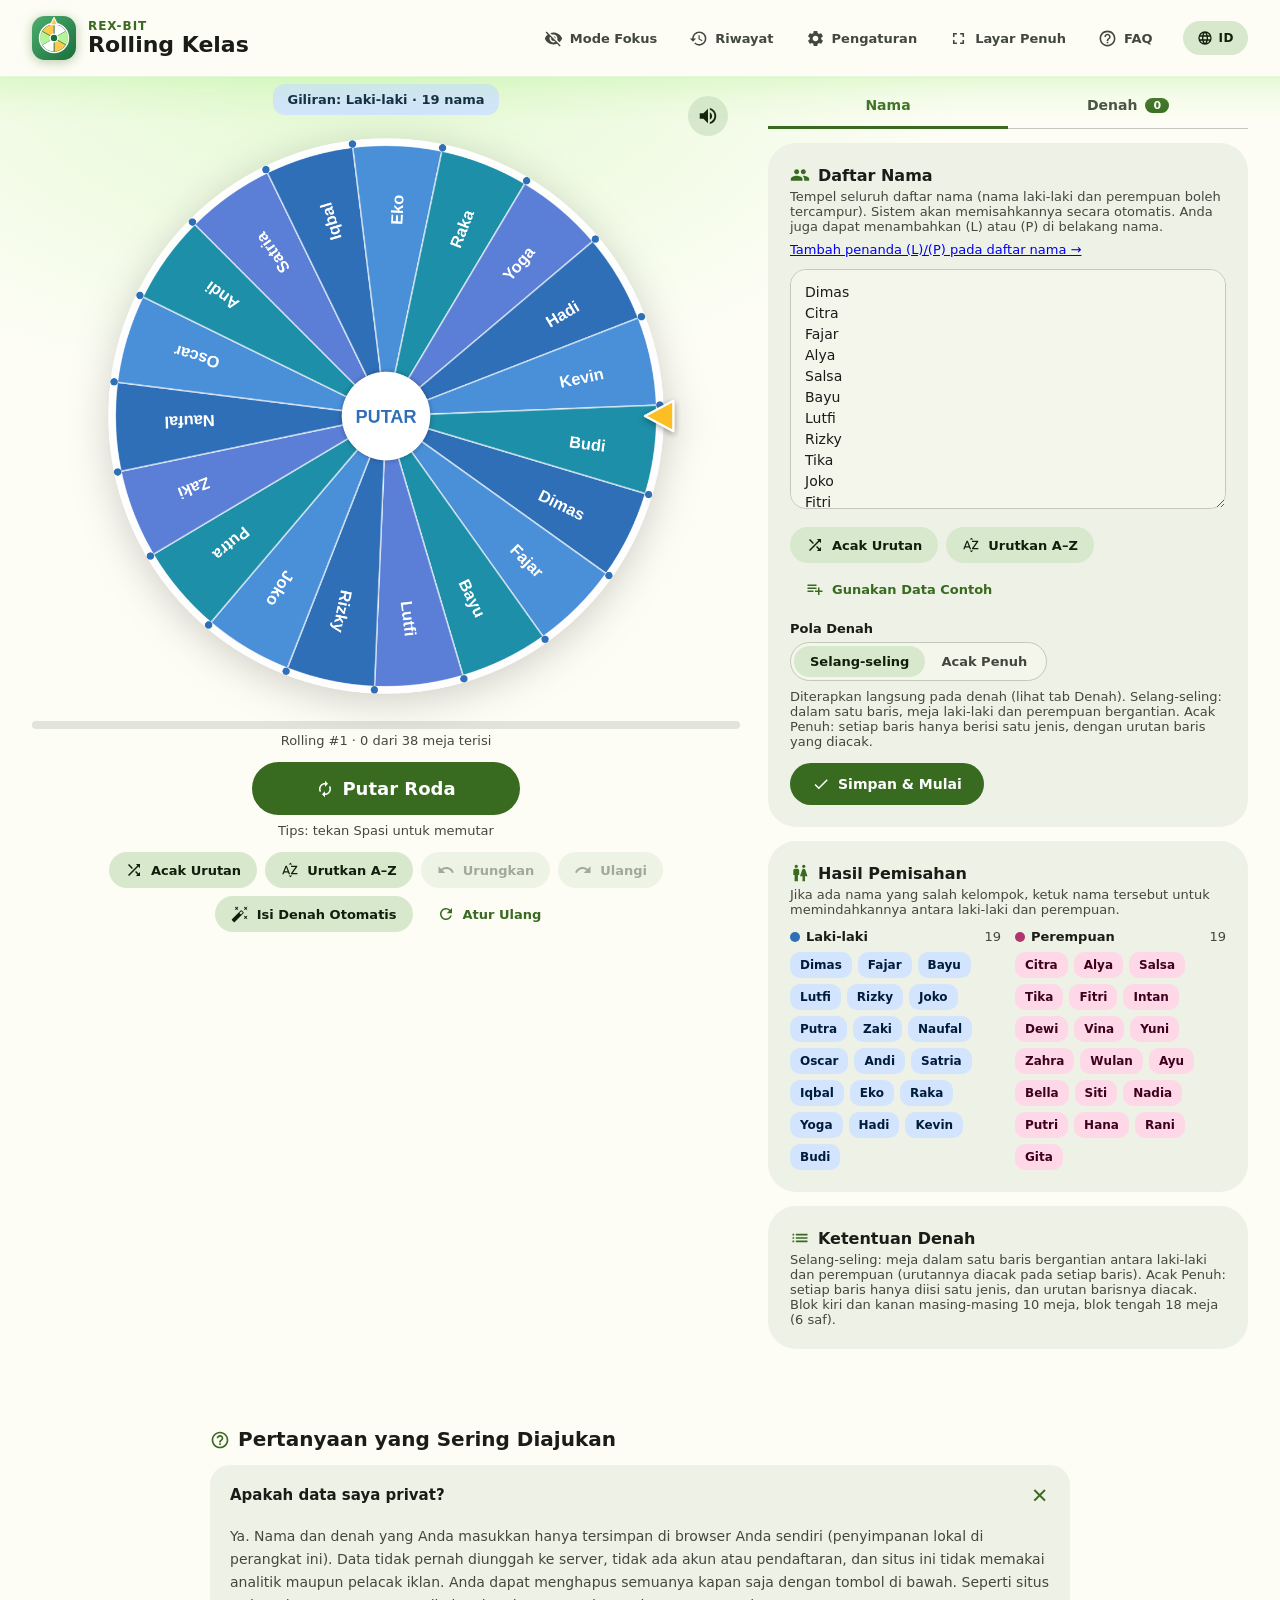
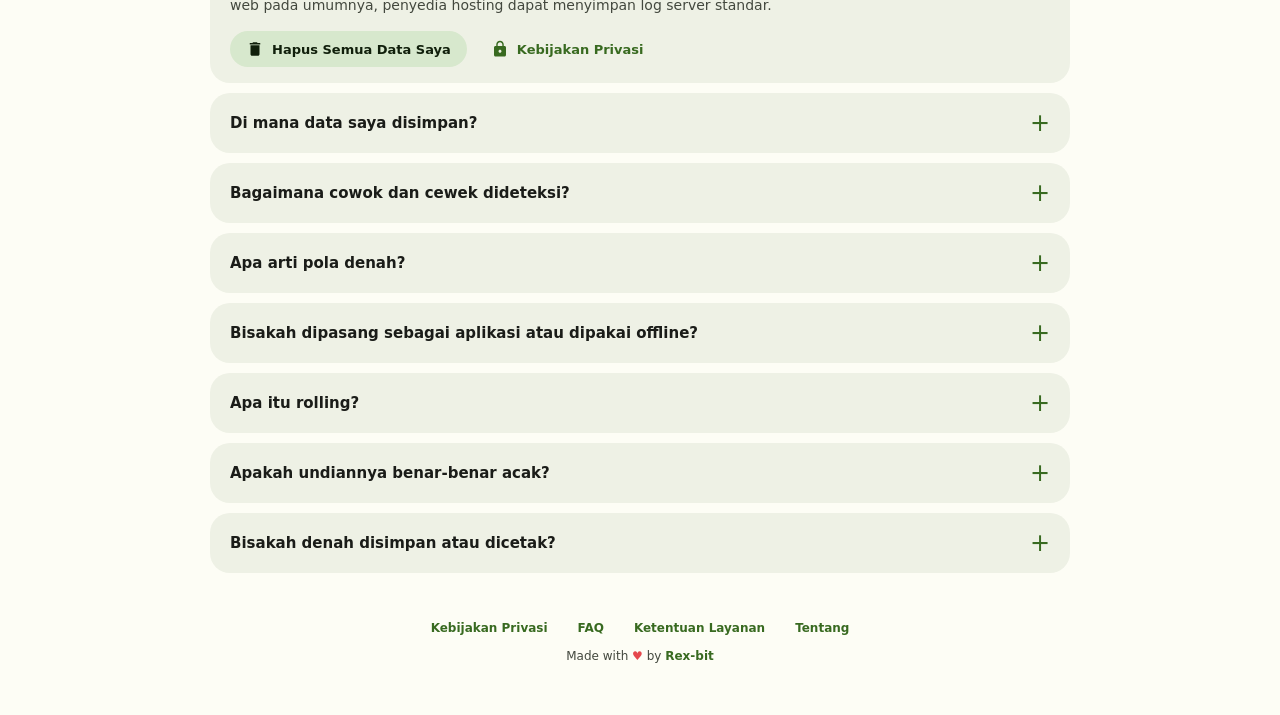
==== index.html @ 678c43f7 "Toast: follow Material 3 snackbar spec (inverse surface) Co-Authored-By: Claude Sonnet 5.5 <noreply@" ====
<!DOCTYPE html>
<html lang="id">
<head>
<meta charset="UTF-8">
<meta name="viewport" content="width=device-width, initial-scale=1, viewport-fit=cover">
<meta name="theme-color" content="#fdfdf5" media="(prefers-color-scheme: light)">
<meta name="theme-color" content="#11140f" media="(prefers-color-scheme: dark)">
<script src="assets/init.js"></script>
<link rel="manifest" href="manifest.webmanifest">
<link rel="apple-touch-icon" href="icons/icon-180.png">
<meta name="mobile-web-app-capable" content="yes">
<meta name="apple-mobile-web-app-capable" content="yes">
<meta name="apple-mobile-web-app-title" content="Rolling Kelas">
<meta name="description" content="Rolling Kelas: a spin-the-wheel seat rotation tool for classrooms. Private by design: everything stays in your browser.">
<meta property="og:title" content="Rolling Kelas">
<meta property="og:description" content="Spin the wheel to rotate classroom seats. Your data never leaves your browser.">
<title>Rolling Kelas · Rex-bit</title>
<link rel="icon" href="data:image/svg+xml,%3Csvg xmlns=%22http://www.w3.org/2000/svg%22 viewBox=%220 0 48 48%22%3E%3Crect width=%2248%22 height=%2248%22 rx=%2214%22 fill=%22%231b6d3b%22/%3E%3Cpath d=%22M24 24L24.00 9.00A15 15 0 0 1 36.99 16.50Z%22 fill=%22%23ffffff%22 stroke=%22%231b6d3b%22 stroke-width=%22.7%22/%3E%3Cpath d=%22M24 24L36.99 16.50A15 15 0 0 1 36.99 31.50Z%22 fill=%22%23b7f397%22 stroke=%22%231b6d3b%22 stroke-width=%22.7%22/%3E%3Cpath d=%22M24 24L36.99 31.50A15 15 0 0 1 24.00 39.00Z%22 fill=%22%23ffc94d%22 stroke=%22%231b6d3b%22 stroke-width=%22.7%22/%3E%3Cpath d=%22M24 24L24.00 39.00A15 15 0 0 1 11.01 31.50Z%22 fill=%22%23ffffff%22 stroke=%22%231b6d3b%22 stroke-width=%22.7%22/%3E%3Cpath d=%22M24 24L11.01 31.50A15 15 0 0 1 11.01 16.50Z%22 fill=%22%23b7f397%22 stroke=%22%231b6d3b%22 stroke-width=%22.7%22/%3E%3Cpath d=%22M24 24L11.01 16.50A15 15 0 0 1 24.00 9.00Z%22 fill=%22%23ffc94d%22 stroke=%22%231b6d3b%22 stroke-width=%22.7%22/%3E%3Ccircle cx=%2224%22 cy=%2224%22 r=%2215.8%22 fill=%22none%22 stroke=%22%23fff%22 stroke-width=%221.6%22/%3E%3Ccircle cx=%2224%22 cy=%2224%22 r=%224.2%22 fill=%22%231b6d3b%22 stroke=%22%23fff%22 stroke-width=%221.4%22/%3E%3Cpath d=%22M24 1.5 20 9.5h8z%22 fill=%22%23ffc94d%22 stroke=%22%23fff%22 stroke-width=%221.2%22 stroke-linejoin=%22round%22/%3E%3C/svg%3E">
<style>
:root{
  --primary:#386a20;--on-primary:#fff;
  --pc:#b7f397;--on-pc:#072100;
  --sc:#d7e8cd;--on-sc:#101f0b;
  --bg:#fdfdf5;--on-bg:#1a1c18;
  --s1:#f4f6ec;--s2:#eef1e5;--s3:#e8ebdf;--s4:#e0e4d9;
  --outline:#74796d;--ov:#c3c8bb;--onv:#43483e;
  --m:#2f6fb8;--m2:#5b97dc;--mc:#d3e4ff;--on-mc:#001c3b;
  --f:#b0356f;--f2:#d9669b;--fc:#ffd8e8;--on-fc:#3e001e;
  --shadow:0 1px 3px rgba(0,0,0,.18),0 4px 12px rgba(0,0,0,.08);
}
@media(prefers-color-scheme:dark){:root:not([data-theme=light]){
  --primary:#9cd67d;--on-primary:#0b3900;
  --pc:#205107;--on-pc:#b7f397;
  --sc:#3b4b38;--on-sc:#d7e8cd;
  --bg:#11140f;--on-bg:#e2e3dc;
  --s1:#191d16;--s2:#1e221b;--s3:#272b24;--s4:#32362e;
  --outline:#8d9387;--ov:#43483e;--onv:#c3c8bb;
  --mc:#00468a;--on-mc:#d3e4ff;--fc:#6b0a3a;--on-fc:#ffd8e8;
}}
:root[data-theme=dark]{
  --primary:#9cd67d;--on-primary:#0b3900;
  --pc:#205107;--on-pc:#b7f397;
  --sc:#3b4b38;--on-sc:#d7e8cd;
  --bg:#11140f;--on-bg:#e2e3dc;
  --s1:#191d16;--s2:#1e221b;--s3:#272b24;--s4:#32362e;
  --outline:#8d9387;--ov:#43483e;--onv:#c3c8bb;
  --mc:#00468a;--on-mc:#d3e4ff;--fc:#6b0a3a;--on-fc:#ffd8e8;
}
:root[data-theme=dark]{color-scheme:dark}:root[data-theme=light]{color-scheme:light}
*{box-sizing:border-box;-webkit-tap-highlight-color:transparent}
html,body{margin:0}
body{font-family:'Google Sans','Roboto',system-ui,-apple-system,'Segoe UI',sans-serif;background:var(--bg);color:var(--on-bg);min-height:100vh;padding-bottom:100px}
header{position:sticky;top:0;z-index:5;background:var(--bg);padding:14px 20px;display:flex;align-items:center;gap:12px}
.logo{width:44px;height:44px;flex:none;filter:drop-shadow(0 2px 6px rgba(56,106,32,.35))}
.brand small{display:block;font-size:12px;letter-spacing:.08em;color:var(--primary);font-weight:700;text-transform:uppercase}
.brand b{font-size:22px;font-weight:600;line-height:1.1}
.lang{margin-left:auto;position:relative}
.langbtn{border:0;background:var(--sc);color:var(--on-sc);padding:9px 14px;border-radius:100px;font:inherit;font-size:12px;font-weight:700;letter-spacing:.04em;cursor:pointer;display:flex;align-items:center;gap:6px}
.langbtn svg{width:16px;height:16px;fill:currentColor}
.menu{position:absolute;right:0;top:48px;background:var(--s3);border-radius:18px;padding:6px;box-shadow:0 6px 24px rgba(0,0,0,.25);display:none;min-width:180px;z-index:8}
.menu.open{display:block;animation:in .2s ease}
.menu button{display:block;width:100%;text-align:left;border:0;background:none;font:inherit;font-size:14px;font-weight:600;color:var(--on-bg);padding:11px 14px;border-radius:12px;cursor:pointer}
.menu button.on{background:var(--sc);color:var(--on-sc)}
main{max-width:760px;margin:0 auto;padding:4px 16px}
section{display:none;animation:in .35s ease}
section.on{display:block}
@keyframes in{from{opacity:0;transform:translateY(12px)}to{opacity:1;transform:none}}
.card{background:var(--s2);border-radius:28px;padding:18px;margin-bottom:14px;position:relative}
.card h2{margin:0 0 4px;font-size:16px;font-weight:600}
.hint{font-size:13px;color:var(--onv);margin:0 0 12px}
.field{margin-bottom:14px}
.field>label{display:block;font-size:13px;font-weight:600;margin-bottom:6px}
textarea{width:100%;height:170px;resize:vertical;font:inherit;font-size:14px;line-height:1.5;color:var(--on-bg);background:var(--s1);border:1.5px solid var(--ov);border-radius:16px;padding:12px 14px;outline:none;transition:border-color .2s}
textarea:focus{border-color:var(--primary)}
.seg{display:inline-flex;background:var(--s1);border:1px solid var(--ov);border-radius:100px;padding:3px}
.seg button{border:0;background:none;color:var(--onv);padding:8px 16px;border-radius:100px;font:inherit;font-size:13px;font-weight:600;cursor:pointer;transition:.25s}
.seg button.on{background:var(--sc);color:var(--on-sc)}
.row{display:flex;gap:8px;flex-wrap:wrap;align-items:center}
.row.c{justify-content:center}
.btn{border:0;font:inherit;font-weight:600;font-size:14px;padding:12px 22px;border-radius:100px;cursor:pointer;transition:transform .15s,opacity .2s;display:inline-flex;align-items:center;gap:8px}
.btn.sm{padding:9px 16px;font-size:13px}
.btn.big{padding:14px 44px;font-size:16px}
.btn:active{transform:scale(.96)}
.btn.fill{background:var(--primary);color:var(--on-primary)}
.btn.tonal{background:var(--sc);color:var(--on-sc)}
.btn.text{background:none;color:var(--primary)}
.btn:disabled{opacity:.38;cursor:not-allowed}
.btn svg{width:18px;height:18px;fill:currentColor}
.icon{position:absolute;top:12px;right:12px;width:40px;height:40px;border:0;border-radius:50%;background:var(--sc);color:var(--on-sc);display:flex;align-items:center;justify-content:center;cursor:pointer}
.icon svg{width:22px;height:22px;fill:currentColor}
.status{display:flex;justify-content:center;margin-bottom:6px;padding:0 48px}
.chip{display:inline-flex;align-items:center;gap:8px;border-radius:12px;padding:8px 14px;font-size:13px;font-weight:600;background:var(--sc);color:var(--on-sc)}
.chip.m{background:var(--mc);color:var(--on-mc)}.chip.f{background:var(--fc);color:var(--on-fc)}.chip.ok{background:var(--pc);color:var(--on-pc)}
.wheelbox{position:relative;width:calc(100% - 20px);max-width:330px;margin:14px auto;filter:drop-shadow(0 8px 20px rgba(0,0,0,.18))}
.wheelbox canvas{width:100%;display:block;cursor:pointer}
.pointer{position:absolute;right:-16px;top:50%;transform:translateY(-50%);width:38px;height:38px;z-index:2;filter:drop-shadow(0 2px 3px rgba(0,0,0,.35))}
.progress{height:8px;border-radius:8px;background:var(--s4);overflow:hidden;margin:6px 0 4px}
.progress i{display:block;height:100%;width:0;background:var(--primary);border-radius:8px;transition:width .5s}
.cols{display:grid;grid-template-columns:1fr 1fr;gap:14px}
.col h3{margin:0 0 8px;font-size:13px;display:flex;align-items:center;gap:6px}
.dot{width:10px;height:10px;border-radius:50%;background:var(--m)}
.col.f .dot{background:var(--f)}
.count{margin-left:auto;font-weight:500;color:var(--onv)}
.chips{display:flex;flex-wrap:wrap;gap:6px}
.nchip{border:0;font:inherit;font-size:12px;font-weight:600;padding:6px 10px;border-radius:10px;cursor:pointer;background:var(--mc);color:var(--on-mc);transition:transform .15s}
.nchip:active{transform:scale(.92)}
.col.f .nchip{background:var(--fc);color:var(--on-fc)}
.nchip.u{outline:1.5px dashed var(--outline);outline-offset:1px}
.hist{display:none;gap:6px;flex-wrap:wrap;margin-bottom:12px}
.hchip{border:0;font:inherit;font-size:12px;font-weight:600;padding:7px 12px;border-radius:100px;cursor:pointer;background:var(--s4);color:var(--onv)}
.hchip.on{background:var(--sc);color:var(--on-sc)}
.hnote{flex-basis:100%;font-size:12px;color:var(--onv)}
.room{display:grid;grid-template-columns:2fr 3fr 2fr;gap:12px;align-items:start}
.sec h3{margin:0 0 8px;text-align:center;font-size:12px;font-weight:600;color:var(--onv)}
.grid{display:grid;gap:5px}
.seat{height:46px;border-radius:12px;display:flex;align-items:center;justify-content:center;text-align:center;font-size:11px;font-weight:600;line-height:1.1;padding:2px 3px;overflow:hidden;word-break:break-word;border:1.5px dashed var(--ov);color:var(--outline)}
.seat.em{border-color:var(--m2);color:var(--m)}.seat.ef{border-color:var(--f2);color:var(--f)}
.seat.fm{background:var(--mc);color:var(--on-mc);border:0}
.seat.ff{background:var(--fc);color:var(--on-fc);border:0}
.seat.next{outline:2.5px solid var(--primary);outline-offset:2px}
.seat.sm{font-size:9.5px}.seat.xs{font-size:8.5px}
.seat.pop{animation:pop .5s cubic-bezier(.2,1.6,.4,1)}
@keyframes pop{from{transform:scale(.4)}to{transform:none}}
.board{margin:0 auto 14px;max-width:70%;text-align:center;font-size:12px;font-weight:700;letter-spacing:.1em;padding:8px;border-radius:12px;background:var(--s4);color:var(--onv)}
.legend{display:flex;gap:14px;justify-content:center;font-size:12px;color:var(--onv);margin-top:14px}
.legend span::before{content:'';display:inline-block;width:10px;height:10px;border-radius:3px;margin-right:6px;background:var(--m)}
.legend span.f::before{background:var(--f)}
/* ===== Liquid glass tab bar (press + drag) ===== */
nav{position:fixed;left:50%;bottom:calc(14px + env(safe-area-inset-bottom));transform:translateX(-50%);width:min(74vw,270px);height:56px;z-index:10;border-radius:28px;
  background:color-mix(in srgb,var(--s3) 72%,transparent);-webkit-backdrop-filter:blur(18px) saturate(1.6);backdrop-filter:blur(18px) saturate(1.6);
  box-shadow:var(--shadow),inset 0 0 0 1px rgba(255,255,255,.18);padding:5px;touch-action:none;user-select:none;-webkit-user-select:none;-webkit-touch-callout:none;
  transition:transform .4s cubic-bezier(.3,1.6,.5,1),box-shadow .3s}
.tabs{position:relative;display:grid;grid-template-columns:repeat(3,1fr);height:100%}
.pill{position:absolute;top:0;bottom:0;border-radius:23px;background:var(--pc);left:calc(var(--i,1) * 100% / 3);right:calc((2 - var(--i,1)) * 100% / 3);
  box-shadow:inset 0 0 0 1px rgba(255,255,255,.25);
  transition:left .5s cubic-bezier(.3,1.25,.5,1),right .5s cubic-bezier(.3,1.25,.5,1),transform .35s cubic-bezier(.3,1.6,.5,1)}
.pill.fwd{transition:right .3s cubic-bezier(.3,1.35,.5,1),left .52s cubic-bezier(.3,1.2,.5,1) .05s,transform .35s cubic-bezier(.3,1.6,.5,1)}
.pill.back{transition:left .3s cubic-bezier(.3,1.35,.5,1),right .52s cubic-bezier(.3,1.2,.5,1) .05s,transform .35s cubic-bezier(.3,1.6,.5,1)}
nav.press .pill{transform:scale(1.16,1.3);box-shadow:0 6px 18px rgba(0,0,0,.3),inset 0 0 0 1px rgba(255,255,255,.35)}
nav.drag .pill{transition:transform .35s cubic-bezier(.3,1.6,.5,1)}
nav.moving:not(.press) .pill{animation:squish .55s ease}
@keyframes squish{40%{transform:scaleY(.82)}100%{transform:none}}
.tab{border:0;background:none;color:var(--onv);display:flex;flex-direction:column;align-items:center;justify-content:center;gap:1px;font:inherit;font-size:10px;font-weight:600;cursor:pointer;position:relative;z-index:1;transition:color .3s;pointer-events:none}
.tab svg{width:20px;height:20px;fill:currentColor;transition:transform .5s cubic-bezier(.3,1.6,.5,1)}
.tab.on{color:var(--on-pc)}
.tab.on svg{transform:scale(1.15)}
nav.press .tab.on svg{transform:scale(1.28)}
.badge{position:absolute;top:2px;left:calc(50% + 6px);min-width:16px;height:16px;border-radius:8px;background:var(--primary);color:var(--on-primary);font-size:9px;display:none;align-items:center;justify-content:center;padding:0 4px}
.badge.show{display:flex}
.ptabs{display:none}
/* ===== Desktop / laptop: wheel on the left, Names/Seats panel on the right (like wheelofnames.com) ===== */
@media(min-width:960px){
  body{padding-bottom:24px}
  header{padding:16px max(32px,calc((100vw - 1360px)/2 + 32px))}
  main{max-width:1360px;padding:8px 32px;display:grid;grid-template-columns:minmax(0,1fr) 480px;gap:0 28px;align-items:start}
  section{display:block;animation:none}
  #t1{grid-column:1;grid-row:1 / span 4}
  .ptabs{display:flex;grid-column:2;grid-row:1;border-bottom:1px solid var(--ov);margin-bottom:14px}
  #t0,#t2{grid-column:2;grid-row:2}
  body.s0 #t2,body.s2 #t0{display:none}
  footer{grid-column:1 / -1;grid-row:5}
  nav{display:none}
  .wheelbox{max-width:none;width:min(calc(100% - 20px),560px,58vh);margin:22px auto 26px}
  .card{padding:22px}
  textarea{height:240px}
  .seat{height:54px;font-size:12px}
  .seat.sm{font-size:12px}.seat.xs{font-size:10px}
  .room{gap:16px}
  .btn.big{padding:16px 64px;font-size:18px}
}
.ptab{flex:1;border:0;background:none;font:inherit;font-size:14px;font-weight:700;padding:13px 12px;color:var(--onv);cursor:pointer;border-bottom:3px solid transparent;margin-bottom:-1px;display:flex;align-items:center;justify-content:center;gap:8px}
.ptab.on{color:var(--primary);border-color:var(--primary)}
.ptab .pb{background:var(--primary);color:var(--on-primary);font-size:11px;border-radius:10px;padding:1px 8px}
/* ===== header hides on scroll down, returns on scroll up ===== */
header{transition:transform .35s cubic-bezier(.3,.8,.3,1),box-shadow .3s}
header.hide{transform:translateY(-110%)}
header.scrolled{box-shadow:0 1px 0 rgba(255,255,255,.85),0 2px 14px rgba(0,0,0,.12)}
.hactions{display:none;gap:4px}
.hbtn{border:0;background:none;color:var(--onv);font:inherit;font-size:13px;font-weight:600;padding:9px 14px;border-radius:100px;cursor:pointer;display:flex;align-items:center;gap:7px;transition:background .2s}
.hbtn:hover{background:var(--sc);color:var(--on-sc)}
.hbtn svg{width:19px;height:19px;fill:currentColor}
.card h2 .hi,.faq h2 .hi{width:20px;height:20px;fill:var(--primary);vertical-align:-4px;margin-right:8px}
.kbd{display:none}
/* FAQ + footer */
.faq{margin:34px 0 8px}
.faq h2{font-size:20px;margin:0 0 14px}
.faq details{background:var(--s2);border-radius:20px;padding:0 20px;margin-bottom:10px}
.faq summary{cursor:pointer;font-weight:600;font-size:15px;padding:16px 0;list-style:none;display:flex;justify-content:space-between;gap:12px;align-items:center}
.faq summary::-webkit-details-marker{display:none}
.faq summary::after{content:'+';font-size:24px;font-weight:400;color:var(--primary);transition:transform .25s;flex:none}
.faq details[open] summary::after{transform:rotate(45deg)}
.faq details>p{margin:0 0 14px;font-size:14px;line-height:1.65;color:var(--onv)}
.faq details>.row{padding-bottom:16px}
.flinks{display:flex;gap:4px 6px;justify-content:center;flex-wrap:wrap;margin-bottom:8px}
a.flink{text-decoration:none;display:inline-block}
.flink{border:0;background:none;color:var(--primary);font:inherit;font-size:12px;font-weight:600;cursor:pointer;padding:6px 12px;border-radius:100px}
.flink:hover{background:var(--sc)}
.wincard.policy{text-align:left;max-width:600px;width:92vw;max-height:84vh;overflow:auto;padding:26px 28px}
.policy h3{margin:0 0 2px;font-size:22px}
.policy .upd{font-size:12px;color:var(--onv);margin-bottom:10px}
.policy h4{margin:16px 0 4px;font-size:14px}
.policy p{margin:0;font-size:13.5px;line-height:1.6;color:var(--onv)}
.policy .row{margin-top:20px}
@media(min-width:960px){
  .hactions{display:flex;margin-left:auto}.lang{margin-left:4px}
  .kbd{display:block}
  body{background:radial-gradient(900px 520px at 27% 4%,color-mix(in srgb,var(--pc) 40%,transparent),transparent 70%),var(--bg);background-attachment:fixed}
  #t1 .card{background:transparent;padding:0;margin-bottom:0}
  .wheelbox{width:min(calc(100% - 20px),680px,62vh)}
  .faq{grid-column:1 / -1;grid-row:5;max-width:860px;width:100%;margin:64px auto 12px}
  footer{grid-row:6}
}
@media print{
  :root{--bg:#fff;--on-bg:#000;--s2:#fff;--s4:#eee;--onv:#333;--mc:#d3e4ff;--on-mc:#001c3b;--fc:#ffd8e8;--on-fc:#3e001e;--ov:#bbb;--outline:#666;--m:#2f6fb8;--m2:#2f6fb8;--f:#b0356f;--f2:#b0356f}
  *{-webkit-print-color-adjust:exact;print-color-adjust:exact}
  body{background:#fff!important;padding:0}
  header,nav,.ptabs,#t0,#t1,.faq,footer,.hist,#toasts,.win,.noprint{display:none!important}
  main{display:block!important;padding:0}
  #t2{display:block!important;animation:none}
  .card{background:#fff;box-shadow:none}
}
/* seat icons + settings */
.seat svg{width:22px;height:22px;fill:currentColor;opacity:.8}
header{box-shadow:0 1px 0 rgba(255,255,255,.85),0 1px 0 1px color-mix(in srgb,var(--pc) 22%,transparent)}
header::after{content:'';position:absolute;left:0;right:0;top:100%;height:46px;pointer-events:none;background:linear-gradient(180deg,color-mix(in srgb,var(--pc) 34%,transparent) 0,color-mix(in srgb,var(--pc) 12%,transparent) 45%,transparent 100%)}
body.flat header::after{display:none}
.wincard.cfg{text-align:left;max-width:580px;width:94vw;max-height:86vh;overflow:auto;padding:22px 24px}
.cfg h2{margin:0 0 6px;font-size:20px;text-align:center}
.ctabs{display:flex;gap:2px;justify-content:center;border-bottom:1px solid var(--ov);margin:0 -8px 8px}
.ctabs button{border:0;background:none;color:var(--onv);font:inherit;font-weight:600;font-size:14px;padding:10px 14px;cursor:pointer;border-bottom:3px solid transparent}
.ctabs button.on{color:var(--primary);border-color:var(--primary)}
.cp{display:none}.cp.on{display:block}
.crow{display:flex;align-items:center;gap:12px;padding:12px 0;border-bottom:1px solid var(--ov)}
.crow>label{flex:0 0 160px;font-size:14px;font-weight:600}
.crow .grow{flex:1;display:flex;align-items:center;gap:10px;min-width:0}
.crow select,.crow input[type=text]{flex:1;min-width:0;font:inherit;font-size:14px;padding:9px 12px;border-radius:12px;border:1px solid var(--ov);background:var(--s1);color:var(--on-bg)}
.crow input[type=range]{flex:1;min-width:0;accent-color:var(--primary)}
.crow output{min-width:44px;text-align:right;font-size:13px;color:var(--onv)}
.crow input[type=checkbox]{width:20px;height:20px;accent-color:var(--primary);flex:none}
.crow.chk>label{flex:1}
.crow .btn{padding:8px 12px}
.crow .btn svg{width:20px;height:20px;fill:currentColor}
.cfoot{display:flex;gap:8px;justify-content:flex-end;margin-top:16px}
@media(max-width:520px){.crow{flex-wrap:wrap}.crow>label{flex:1 0 100%}}
.more{position:absolute;left:12px;top:12px;z-index:6}
.more .icon{position:static}
.mmenu{display:none;position:absolute;top:48px;left:0;min-width:210px;background:var(--s2);border-radius:18px;padding:6px;box-shadow:0 8px 28px rgba(0,0,0,.28);border:1px solid var(--ov)}
.mmenu.open{display:block}
.mmenu button{display:flex;align-items:center;gap:12px;width:100%;border:0;background:none;color:var(--on-bg);font:inherit;font-size:14px;font-weight:600;padding:11px 14px;border-radius:12px;cursor:pointer;text-align:left}
.mmenu button:hover,.mmenu button:focus-visible{background:var(--sc);color:var(--on-sc)}
.mmenu svg{width:20px;height:20px;fill:currentColor;flex:none}
.seat.sel{outline:3px solid var(--primary);outline-offset:1px}
.seat.fm,.seat.ff{cursor:pointer}
@media(min-width:960px){.more{display:none}body.focus .more{display:block}}
/* focus mode */
#unfocus{display:none;position:fixed;top:14px;right:14px;z-index:20;border:0;border-radius:100px;background:var(--sc);color:var(--on-sc);font:inherit;font-size:13px;font-weight:700;padding:10px 16px;align-items:center;gap:8px;cursor:pointer;box-shadow:0 4px 16px rgba(0,0,0,.18);opacity:.55;transition:opacity .2s}
#unfocus:hover,#unfocus:focus-visible{opacity:1}
#unfocus svg{width:19px;height:19px;fill:currentColor}
body.focus #unfocus{display:flex}
@media(max-width:959px){#unfocus{top:auto;bottom:22px;right:auto;left:50%;transform:translateX(-50%);opacity:.85}}
body.focus header,body.focus nav,body.focus .ptabs,body.focus #t0,body.focus #t2,body.focus .faq,body.focus footer,body.focus .hist,body.focus .kbd,body.focus #prog,body.focus .progress,body.focus #focusBtn,body.focus #t1 .row:not(:has(#spin)){display:none!important}
body.focus #t1{display:block!important}
body.focus{padding-bottom:20px}
body.focus main{display:block;max-width:860px;margin:0 auto;padding:12px}
body.focus .card{background:transparent;box-shadow:none}
body.focus .wheelbox{width:min(calc(100% - 20px),820px,78vh);max-width:none;margin:18px auto 22px}
body.focus #faqMore{display:none}
/* dialogs */
.win{position:fixed;inset:0;z-index:30;background:rgba(0,0,0,.45);display:flex;align-items:center;justify-content:center;opacity:0;pointer-events:none;transition:opacity .25s;overflow:hidden}
.win.show{opacity:1;pointer-events:auto}
.wincard{background:var(--s2);border-radius:28px;padding:26px 32px;text-align:center;min-width:250px;max-width:86vw;transform:scale(.8);transition:transform .35s cubic-bezier(.3,1.5,.5,1);box-shadow:0 12px 40px rgba(0,0,0,.4)}
.win.show .wincard{transform:none}
.winlabel{font-size:12px;font-weight:700;letter-spacing:.1em;text-transform:uppercase;color:var(--onv)}
.winname{font-size:34px;font-weight:700;margin:6px 0 4px;word-break:break-word}
.winname.m{color:var(--m2)}.winname.f{color:var(--f2)}
.winname.fin{font-size:26px;color:var(--primary)}
.winwhere{font-size:14px;color:var(--onv);margin:0 auto 16px;max-width:300px;text-align:center}
.cf{position:absolute;top:45%;width:9px;height:14px;border-radius:2px;animation:burst 1.5s cubic-bezier(.2,.7,.4,1) forwards}
@keyframes burst{0%{transform:translate(0,0) rotate(0);opacity:1}35%{transform:translate(calc(var(--dx)*.8),var(--dy)) rotate(calc(var(--r)*.4));opacity:1}100%{transform:translate(var(--dx),calc(var(--dy) + 420px)) rotate(var(--r));opacity:0}}
footer{text-align:center;font-size:12px;color:var(--onv);padding:20px 0}footer .h{display:inline-block;color:#e5484d;animation:beat 1.4s infinite}@keyframes beat{0%,60%,100%{transform:scale(1)}30%{transform:scale(1.25)}}footer b{color:var(--primary)}

[hidden]{display:none!important}
#toasts{--tw:#d99a00;--te:#d3382f;--ti:#2f6fb8;position:fixed;left:50%;bottom:88px;transform:translateX(-50%);display:flex;flex-direction:column;gap:8px;z-index:100;width:min(420px,calc(100vw - 32px));pointer-events:none}
.toast{--tc:var(--primary);pointer-events:auto;display:flex;align-items:center;gap:12px;width:100%;min-height:48px;padding:6px 6px 6px 16px;border-radius:12px;background:color-mix(in srgb,var(--on-bg) 92%,var(--primary));color:var(--bg);box-shadow:0 3px 10px rgba(0,0,0,.25),0 1px 3px rgba(0,0,0,.2);font-size:14px;font-weight:400;line-height:20px;letter-spacing:.025em;animation:tin .38s cubic-bezier(.05,.7,.1,1)}
.toast.out{animation:tout .2s cubic-bezier(.3,0,.8,.15) forwards}
.toast.success{--tc:#2e8b57}.toast.error{--tc:var(--te)}.toast.warning{--tc:var(--tw)}.toast.info{--tc:var(--ti)}
.toast>svg{width:20px;height:20px;flex:none;fill:color-mix(in srgb,var(--tc) 45%,var(--bg))}
.toast .tx{flex:1;min-width:0;overflow-wrap:anywhere;padding:8px 0}
.toast .tcl{border:0;background:none;color:color-mix(in srgb,var(--primary) 40%,var(--bg));width:40px;height:40px;border-radius:50%;cursor:pointer;display:grid;place-items:center;flex:none;padding:0;transition:background .2s}
.toast .tcl:hover{background:color-mix(in srgb,var(--bg) 14%,transparent)}
.toast .tcl svg{width:20px;height:20px;fill:currentColor}
@keyframes tin{from{opacity:0;transform:translateY(24px) scale(.92)}to{opacity:1;transform:none}}
@keyframes tout{to{opacity:0;transform:translateY(12px) scale(.94)}}
@media(min-width:960px){#toasts{bottom:32px}}
@media(prefers-reduced-motion:reduce){.toast,.toast.out{animation-duration:.01s}}
.actlist{display:flex;flex-direction:column;gap:2px;margin:8px 0 4px;max-height:52vh;overflow:auto}
.actitem{display:flex;gap:12px;padding:10px 4px;border-bottom:1px solid var(--ov)}
.actitem:last-child{border-bottom:0}
.actitem .ad{width:10px;height:10px;border-radius:50%;background:var(--primary);flex:none;margin-top:6px}
.actitem b{display:block;font-size:14px}
.actitem span.dd{display:block;font-size:13px;color:var(--onv);overflow-wrap:anywhere}
.actitem time{display:block;font-size:12px;color:var(--outline);margin-top:2px}
.actempty{text-align:center;padding:26px 8px;color:var(--onv)}
.actempty svg{width:44px;height:44px;fill:var(--outline);margin-bottom:6px}
.actempty b{display:block;color:var(--on-bg);font-size:15px;margin-bottom:2px}
.actask{display:flex;align-items:center;gap:10px;flex-wrap:wrap;justify-content:flex-end;margin-top:14px;font-size:13px;font-weight:600}
.actask span{flex:1 1 220px;text-align:left}
.exrow{display:flex;align-items:center;gap:10px;flex-wrap:wrap;margin:8px 0}
.exrow>span{flex:1 1 140px;font-size:14px;font-weight:600}
.cp h4{margin:14px 0 2px;font-size:14px}
</style>
</head>
<body>

<header>
  <svg class="logo" viewBox="0 0 48 48" aria-label="Rex-bit"><defs><linearGradient id="lg" x1="0" y1="0" x2="1" y2="1"><stop offset="0" style="stop-color:var(--lg1,#4caf6e)"/><stop offset="1" style="stop-color:var(--lg2,#1b6d3b)"/></linearGradient></defs><rect width="48" height="48" rx="14" fill="url(#lg)"/><path d="M24 24L24.00 9.00A15 15 0 0 1 36.99 16.50Z" fill="#ffffff" style="stroke:var(--lg2,#1b6d3b)" stroke-width=".7"/><path d="M24 24L36.99 16.50A15 15 0 0 1 36.99 31.50Z" style="fill:var(--lgs,#b7f397)" style="stroke:var(--lg2,#1b6d3b)" stroke-width=".7"/><path d="M24 24L36.99 31.50A15 15 0 0 1 24.00 39.00Z" fill="#ffc94d" style="stroke:var(--lg2,#1b6d3b)" stroke-width=".7"/><path d="M24 24L24.00 39.00A15 15 0 0 1 11.01 31.50Z" fill="#ffffff" style="stroke:var(--lg2,#1b6d3b)" stroke-width=".7"/><path d="M24 24L11.01 31.50A15 15 0 0 1 11.01 16.50Z" style="fill:var(--lgs,#b7f397)" style="stroke:var(--lg2,#1b6d3b)" stroke-width=".7"/><path d="M24 24L11.01 16.50A15 15 0 0 1 24.00 9.00Z" fill="#ffc94d" style="stroke:var(--lg2,#1b6d3b)" stroke-width=".7"/><circle cx="24" cy="24" r="15.8" fill="none" stroke="#fff" stroke-width="1.6"/><circle cx="24" cy="24" r="4.2" fill="#1b6d3b" stroke="#fff" stroke-width="1.4"/><path d="M24 1.5 20 9.5h8z" fill="#ffc94d" stroke="#fff" stroke-width="1.2" stroke-linejoin="round"/></svg>
  <div class="brand"><small>Rex-bit</small><b>Rolling Kelas</b></div>
  <div class="hactions"><button class="hbtn" id="focusHd"><span data-i18n="focusBtn"></span></button><button class="hbtn" id="actHd"><span data-i18n="actBtn"></span></button><button class="hbtn" id="cfgHd"><span data-i18n="cfgBtn"></span></button><button class="hbtn" id="fs"><span data-i18n="fsLabel"></span></button><button class="hbtn" id="faqBtn"><span data-i18n="faqNav"></span></button></div>
  <div class="lang">
    <button class="langbtn" id="langBtn" aria-label="Language"><svg viewBox="0 0 24 24"><path d="M12 2a10 10 0 1 0 0 20 10 10 0 0 0 0-20zm6.93 6h-2.95a15.65 15.65 0 0 0-1.38-3.56A8.03 8.03 0 0 1 18.93 8zM12 4.04c.83 1.2 1.48 2.53 1.91 3.96h-3.82c.43-1.43 1.08-2.76 1.91-3.96zM4.26 14a8.2 8.2 0 0 1 0-4h3.38a16.5 16.5 0 0 0 0 4H4.26zm.81 2h2.95c.32 1.25.78 2.45 1.38 3.56A7.99 7.99 0 0 1 5.07 16zm2.95-8H5.07a7.99 7.99 0 0 1 4.33-3.56A15.65 15.65 0 0 0 8.02 8zM12 19.96A14.7 14.7 0 0 1 10.09 16h3.82A14.7 14.7 0 0 1 12 19.96zM14.34 14H9.66a14.7 14.7 0 0 1 0-4h4.68a14.7 14.7 0 0 1 0 4zm.26 5.56c.6-1.11 1.06-2.31 1.38-3.56h2.95a8.03 8.03 0 0 1-4.33 3.56zM16.36 14a16.5 16.5 0 0 0 0-4h3.38a8.2 8.2 0 0 1 0 4h-3.38z"/></svg><span id="langCode">ID</span></button>
    <div class="menu" id="langMenu">
      <button data-l="en">English</button>
      <button data-l="id">Bahasa Indonesia</button>
    </div>
  </div>
</header>

<main>
  <div class="ptabs"><button class="ptab on" data-p="0"><span data-i18n="tabNames"></span></button><button class="ptab" data-p="2"><span data-i18n="tabSeats"></span><span class="pb" id="pbadge">0</span></button></div>
  <!-- TAB 0: NAMES -->
  <section id="t0">
    <div class="card">
      <h2 data-i18n="namesTitle"></h2>
      <p class="hint" data-i18n="namesHint"></p>
      <p class="hint" style="margin-top:-4px"><a href="tag-names.html" data-i18n="tagLink"></a></p>
      <div class="field"><textarea id="names" placeholder="Budi&#10;Siti&#10;Andi (L)&#10;Dewi (P)&#10;..."></textarea></div>
      <div class="row" style="margin-bottom:14px">
        <button class="btn tonal sm" data-act="shuf" data-i18n="shuffle"></button>
        <button class="btn tonal sm" data-act="az" data-i18n="sortAZ"></button>
        <button class="btn text sm" id="demo" data-i18n="loadDemo"></button>
      </div>
      <div class="field"><label data-i18n="frontRow"></label>
        <div class="seg" id="start"><button data-v="A" class="on" data-i18n="alt"></button><button data-v="R" data-i18n="rand"></button></div>
        <p class="hint" style="margin:8px 0 0" data-i18n="patHint"></p>
      </div>
      <button class="btn fill" id="save" data-i18n="saveStart"></button>
    </div>
    <div class="card">
      <h2 data-i18n="splitTitle"></h2>
      <p class="hint" id="guess"></p>
      <div class="cols" id="chips"></div>
    </div>
    <div class="card">
      <h2 data-i18n="rulesTitle"></h2>
      <p class="hint" style="margin:0" data-i18n="rulesBody"></p>
    </div>
  </section>

  <!-- TAB 1: SPIN -->
  <section id="t1" class="on">
    <div class="card">
      <div class="more"><button class="icon" id="moreBtn" aria-label="Menu" aria-haspopup="true"></button>
        <div class="mmenu" id="moreMenu"><button id="actBtn" data-i18n="actBtn"></button><button id="cfgBtn" data-i18n="cfgBtn"></button><button id="focusBtn" data-i18n="focusBtn"></button><button id="faqMore" data-i18n="faqNav"></button></div></div>
      <button class="icon" id="snd" aria-label="Sound"></button>
      <div class="status"><span class="chip" id="status"></span></div>
      <div class="wheelbox">
        <svg class="pointer" id="ptr" viewBox="0 0 40 40"><path d="M2 20 32 4v32z" fill="#fbbf24" stroke="#fff" stroke-width="2.5" stroke-linejoin="round"/></svg>
        <canvas id="wheel" width="1000" height="1000"></canvas>
      </div>
      <div class="progress"><i id="bar"></i></div>
      <div class="hint" id="prog" style="text-align:center;margin-bottom:14px"></div>
      <div class="row c" style="margin-bottom:10px"><button class="btn fill big" id="spin" data-i18n="spin"></button></div>
      <p class="hint kbd" style="text-align:center;margin:-2px 0 14px" data-i18n="kbd"></p>
      <div class="row c">
        <button class="btn tonal sm" data-act="shuf" data-i18n="shuffle"></button>
        <button class="btn tonal sm" data-act="az" data-i18n="sortAZ"></button>
        <button class="btn tonal sm" id="undo" data-i18n="undo" title="Ctrl+Z"></button>
        <button class="btn tonal sm" id="redo" data-i18n="redo" title="Ctrl+Shift+Z"></button>
        <button class="btn tonal sm" id="shuffle" data-i18n="shuffleSeats"></button>
        <button class="btn text sm" id="reset" data-i18n="reset"></button>
      </div>
    </div>
  </section>

  <!-- TAB 2: SEATS -->
  <section id="t2">
    <div class="card">
      <div class="hist" id="hist"></div>
      <div class="board" data-i18n="board"></div>
      <div class="room" id="room"></div>
      <div class="row c noprint" style="margin-top:14px"><button class="btn fill sm" id="rndPat"><svg viewBox="0 0 24 24"><path d="M10.59 9.17 5.41 4 4 5.41l5.17 5.17 1.42-1.41zM14.5 4l2.04 2.04L4 18.59 5.41 20 17.96 7.46 20 9.5V4h-5.5zm.33 9.41-1.41 1.41 3.13 3.13L14.5 20H20v-5.5l-2.04 2.04-3.13-3.13z"/></svg><span data-i18n="rndPat"></span></button></div>
      <div class="row c noprint" style="margin-top:10px"><button class="btn tonal sm" id="expCopy" data-i18n="copyList"></button><button class="btn tonal sm" id="expImg" data-i18n="dlImg"></button><button class="btn tonal sm" id="expPrint" data-i18n="printPlan"></button></div>
      <div class="legend"><span data-i18n="boys"></span><span class="f" data-i18n="girls"></span></div>
    </div>
  </section>
  <div class="faq" id="faq"><h2 data-i18n="faqTitle"></h2><div id="faqList"></div></div>
  <footer><div class="flinks"><button class="flink" id="polLink" data-i18n="polLink"></button><button class="flink" id="faqLink" data-i18n="faqNav"></button><a class="flink" href="terms.html" data-i18n="lnkTerms"></a><a class="flink" href="about.html" data-i18n="lnkAbout"></a></div>Made with <span class="h">♥</span> by <b>Rex-bit</b></footer>
</main>

<div class="win" id="policy"><div class="wincard policy">
  <h3 id="polTitle"></h3><div class="upd" id="polUpd"></div><div id="polBody"></div>
  <div class="row"><button class="btn tonal sm" id="polWipe" data-i18n="wipe"></button><button class="btn fill sm" id="polClose" data-i18n="polClose"></button></div>
</div></div>
<div class="win" id="act"><div class="wincard cfg" role="dialog" aria-modal="true" aria-labelledby="actTitle">
  <h2 id="actTitle" data-i18n="actTitle"></h2>
  <p class="hint" data-i18n="actHint"></p>
  <div class="actlist" id="actList"></div>
  <div class="actempty" id="actEmpty" hidden><svg viewBox="0 0 24 24" aria-hidden="true"><path d="M13 3a9 9 0 0 0-9 9H1l3.89 3.89.07.14L9 12H6c0-3.87 3.13-7 7-7s7 3.13 7 7-3.13 7-7 7c-1.93 0-3.68-.79-4.94-2.06l-1.42 1.42A8.954 8.954 0 0 0 13 21a9 9 0 0 0 0-18zm-1 5v5l4.28 2.54.72-1.21-3.5-2.08V8H12z"/></svg><b data-i18n="actEmpty"></b><span data-i18n="actEmptyD"></span></div>
  <div class="cfoot" id="actFoot"><button class="btn tonal sm" id="actClear" data-i18n="actClear"></button><button class="btn fill sm" id="actOk" data-i18n="actClose"></button></div>
  <div class="actask" id="actAsk" hidden><span id="actAskT"></span><button class="btn tonal sm" id="actNo" data-i18n="actNo"></button><button class="btn fill sm" id="actYes" data-i18n="actYes"></button></div>
</div></div>
<div class="win" id="cfg"><div class="wincard cfg">
  <h2 data-i18n="cfgTitle"></h2>
  <div class="ctabs" id="ctabs"><button data-p="0" class="on" data-i18n="tDur"></button><button data-p="1" data-i18n="tAft"></button><button data-p="2" data-i18n="tApp"></button><button data-p="3" data-i18n="tData"></button></div>
  <div class="cp on" data-p="0">
    <div class="crow"><label for="cTick" data-i18n="sTick"></label><div class="grow"><select id="cTick"><option value="tick" data-i18n="oTick"></option><option value="wood" data-i18n="oWood"></option><option value="soft" data-i18n="oSoft"></option><option value="none" data-i18n="oNone"></option></select><button class="btn tonal" id="cPrevT" aria-label="Preview"></button></div></div>
    <div class="crow"><label for="cTv" data-i18n="sVol"></label><div class="grow"><input type="range" id="cTv" min="0" max="100"><output id="oTv"></output></div></div>
    <div class="crow"><label for="cDur" data-i18n="sDur"></label><div class="grow"><input type="range" id="cDur" min="2" max="15"><output id="oDur"></output></div></div>
    <div class="crow chk"><label for="cIdle" data-i18n="sIdle"></label><input type="checkbox" id="cIdle"></div>
  </div>
  <div class="cp" data-p="1">
    <div class="crow"><label for="cFan" data-i18n="sFan"></label><div class="grow"><select id="cFan"><option value="fanfare" data-i18n="oFan"></option><option value="chime" data-i18n="oChime"></option><option value="clap" data-i18n="oClap"></option><option value="none" data-i18n="oNone"></option></select><button class="btn tonal" id="cPrevF" aria-label="Preview"></button></div></div>
    <div class="crow"><label for="cFv" data-i18n="sVol"></label><div class="grow"><input type="range" id="cFv" min="0" max="100"><output id="oFv"></output></div></div>
    <div class="crow chk"><label for="cConf" data-i18n="sConf"></label><input type="checkbox" id="cConf"></div>
    <div class="crow chk"><label for="cPop" data-i18n="sPop"></label><input type="checkbox" id="cPop"></div>
    <div class="crow"><label for="cMsg" data-i18n="sMsg"></label><div class="grow"><input type="text" id="cMsg" maxlength="40"></div></div>
    <div class="crow"><label for="cAuto" data-i18n="sAuto"></label><div class="grow"><input type="range" id="cAuto" min="0" max="10"><output id="oAuto"></output></div></div>
  </div>
  <div class="cp" data-p="2">
    <div class="crow"><label for="cLang" data-i18n="sLang"></label><div class="grow"><select id="cLang"><option value="id">Bahasa Indonesia</option><option value="en">English</option></select></div></div>
    <div class="crow"><label for="cMode" data-i18n="sMode"></label><div class="grow"><select id="cMode"><option value="system" data-i18n="mSys"></option><option value="light" data-i18n="mLight"></option><option value="dark" data-i18n="mDark"></option></select></div></div>
    <div class="crow"><label for="cTheme" data-i18n="sTheme"></label><div class="grow"><select id="cTheme"><option value="green" data-i18n="thG"></option><option value="blue" data-i18n="thB"></option><option value="purple" data-i18n="thP"></option><option value="orange" data-i18n="thO"></option><option value="pink" data-i18n="thK"></option></select></div></div>
    <div class="crow"><label for="cPal" data-i18n="sPal"></label><div class="grow"><select id="cPal"><option value="gender" data-i18n="oPalG"></option><option value="rainbow" data-i18n="oPalR"></option></select></div></div>
    <div class="crow chk"><label for="cPegs" data-i18n="sPegs"></label><input type="checkbox" id="cPegs"></div>
    <div class="crow chk"><label for="cBg" data-i18n="sBg"></label><input type="checkbox" id="cBg"></div>
    <div class="crow chk"><label for="cToasts" data-i18n="sToasts"></label><input type="checkbox" id="cToasts"></div>
  </div>
  <div class="cp" data-p="3">
    <h4 data-i18n="exTitle"></h4>
    <p class="hint" style="margin:0 0 2px" data-i18n="exHint"></p>
    <div class="exrow"><span data-i18n="exSeat"></span><button class="btn tonal sm" id="exSJ">JSON</button><button class="btn tonal sm" id="exSC">CSV</button></div>
    <div class="exrow"><span data-i18n="exAct"></span><button class="btn tonal sm" id="exAJ">JSON</button><button class="btn tonal sm" id="exAC">CSV</button></div>
    <h4 data-i18n="bkTitle"></h4>
    <p class="hint" style="margin:10px 0 4px" data-i18n="dHint"></p>
    <div class="crow"><div class="grow"><button class="btn tonal" id="dSave" data-i18n="dSave"></button></div></div>
    <div class="crow"><div class="grow"><button class="btn tonal" id="dOpen" data-i18n="dOpen"></button><input type="file" id="dFile" accept=".json,application/json" hidden></div></div>
    <div class="crow" id="dInstRow" style="display:none"><div class="grow"><button class="btn fill" id="dInstall" data-i18n="dInstall"></button></div></div>
    <p class="hint" style="margin:10px 0 0" data-i18n="dIos"></p>
  </div>
  <div class="cfoot"><button class="btn tonal sm" id="cReset" data-i18n="cfgReset"></button><button class="btn fill sm" id="cOk" data-i18n="cfgOk"></button></div>
</div></div>
<button id="unfocus"><span data-i18n="unfocus"></span></button>
<div id="toasts" role="region" aria-label="Notifications" aria-live="polite"></div>

<div class="win" id="win"><div class="wincard">
  <div class="winlabel" data-i18n="winLabel"></div>
  <div class="winname" id="winname"></div>
  <div class="winwhere" id="winwhere"></div>
  <button class="btn fill" id="winok" data-i18n="cont"></button>
</div></div>

<div class="win" id="fin"><div class="wincard">
  <div class="winlabel" id="finLabel"></div>
  <div class="winname fin" data-i18n="finTitle"></div>
  <div class="winwhere" data-i18n="finDesc"></div>
  <div class="row c"><button class="btn tonal" id="finLater" data-i18n="finLater"></button><button class="btn fill" id="finNext" data-i18n="nextR"></button></div>
</div></div>

<nav id="nav">
  <div class="tabs" id="tabsEl"><div class="pill" id="pill"></div>
    <button class="tab" data-i="0"><svg viewBox="0 0 24 24"><path d="M3 17.25V21h3.75L17.81 9.94l-3.75-3.75L3 17.25zM20.71 7.04a1 1 0 0 0 0-1.41l-2.34-2.34a1 1 0 0 0-1.41 0l-1.83 1.83 3.75 3.75 1.83-1.83z"/></svg><span data-i18n="tabNames"></span></button>
    <button class="tab on" data-i="1"><svg viewBox="0 0 24 24"><path d="M12 6v3l4-4-4-4v3c-4.42 0-8 3.58-8 8 0 1.57.46 3.03 1.24 4.26L6.7 14.8A5.87 5.87 0 0 1 6 12c0-3.31 2.69-6 6-6zm6.76 1.74L17.3 9.2c.44.84.7 1.79.7 2.8 0 3.31-2.69 6-6 6v-3l-4 4 4 4v-3c4.42 0 8-3.58 8-8 0-1.57-.46-3.03-1.24-4.26z"/></svg><span data-i18n="tabSpin"></span></button>
    <button class="tab" data-i="2"><svg viewBox="0 0 24 24"><path d="M3 3v8h8V3H3zm6 6H5V5h4v4zm-6 4v8h8v-8H3zm6 6H5v-4h4v4zm4-16v8h8V3h-8zm6 6h-4V5h4v4zm-6 4v8h8v-8h-8zm6 6h-4v-4h4v4z"/></svg><span data-i18n="tabSeats"></span><span class="badge" id="badge">0</span></button>
  </div>
</nav>

<script src="assets/namedata.js"></script>
<script>
/* ---------- i18n: English / Bahasa Indonesia ---------- */
const I18N={
en:{actBtn:'History',actTitle:'Activity history',actHint:'Your recent actions in this browser, newest first.',actEmpty:'No activity yet',actEmptyD:'Actions like spinning, shuffling and swapping seats will show up here.',actClear:'Clear history',actSure:'Delete all {n} history entries? This cannot be undone.',actYes:'Yes, delete',actNo:'Cancel',actCleared:'History cleared',actClose:'Close',
redo:'Redo',tUndoA:'Undone: {a}',tRedoA:'Redone: {a}',tNoUndo:'Nothing to undo',tNoRedo:'Nothing to redo',tClose:'Dismiss notification',
a_spin:'Spin result',d_spin:'{n} \u2192 {w} (Rolling {r})',a_next:'New rolling round',d_next:'Started Rolling #{r}',a_pattern:'Pattern reshuffled',d_pattern:'A new desk pattern was generated.',a_mode:'Seat pattern changed',d_mode:'Mode: {m}',a_sort:'Names sorted A\u2013Z',d_sort:'{n} names.',a_shuf:'Names shuffled',d_shuf:'{n} names.',a_shufSeats:'Seats shuffled automatically',d_shufSeats:'{n} students seated.',a_reset:'Seats cleared',d_reset:'All seats were emptied.',a_save:'Name list saved',d_save:'{n} names, seats reset.',a_demo:'Sample data loaded',d_demo:'The name list was replaced with sample names.',a_swap:'Seats swapped',d_swap:'{a} \u2194 {b}',a_gender:'Gender changed',d_gender:'{n} is now in the {g} list.',a_names:'Name list edited',d_names:'The name list was edited.',a_undo:'Undo',d_undo:'Undone: {a}',a_redo:'Redo',d_redo:'Redone: {a}',a_export:'Data exported',d_export:'{w} as {f}',a_backup:'Backup saved',d_backup:'Backup file downloaded.',a_cfgReset:'Settings reset',d_cfgReset:'All settings were restored to default.',
sLang:'Language',sMode:'Appearance',mSys:'System',mLight:'Light',mDark:'Dark',sToasts:'Show notifications',cfmCfgReset:'Reset all settings to default?',tCfgReset:'Settings reset to default',
exTitle:'Export data',exHint:'Download your data as a file. Only data that exists in the app is exported.',exSeat:'Seating & names',exAct:'Activity history',exNone:'Nothing to export yet: {w}',tExOk:'Exported {f}: {file}',tExErr:'Something went wrong. Please try again.',wSeat:'seating data',wAct:'activity history',bkTitle:'Backup & restore',
sTheme:'Color theme',thG:'Green',thB:'Blue',thP:'Purple',thO:'Orange',thK:'Pink',tagLink:'Add (L)/(P) tags to a name list \u2192',lnkTerms:'Terms of Service',lnkAbout:'About',lnkLog:'Changelog',lnkRoad:'Roadmap',lnkBug:'Report a Bug',tData:'Data & App',dHint:'Your data lives only in this browser. Save a backup file to move it to another device, then open it there.',dSave:'Save to File',dOpen:'Open File',dInstall:'Install App',dIos:'iPhone/iPad: tap Share, then \u201cAdd to Home Screen\u201d.',cfmImport:'Replace the current data with this file?',tSaved:'File saved',tBadFile:'This file is not a valid Rolling Kelas backup',swapHint:'Tap another occupied desk to swap',tSwap:'{a} ⇄ {b} swapped',undo:'Undo',tUndo:'{n} removed from the seat',focusBtn:'Focus Mode',unfocus:'Show Everything',cfgTitle:'Settings',cfgBtn:'Settings',tDur:'During spin',tAft:'After spin',tApp:'Appearance',sTick:'Spin sound',oTick:'Ticking',oWood:'Wood click',oSoft:'Soft tick',oNone:'No sound',sVol:'Volume',sDur:'Spin time (seconds)',sIdle:'Slowly rotate the wheel when idle',sFan:'Winner sound',oFan:'Fanfare',oChime:'Chime',oClap:'Applause',sConf:'Launch confetti',sPop:'Show winner popup',sMsg:'Popup message',sAuto:'Auto-close popup (seconds, 0 = off)',sPal:'Wheel colors',oPalG:'By gender',oPalR:'Rainbow',sPegs:'Show pegs on the rim',sBg:'Gradient background',cfgReset:'Restore Defaults',cfgOk:'Done',copyList:'Copy as Text',dlImg:'Download Image',printPlan:'Print',tCopied:'Seating plan copied',tCopyFail:'Copy failed',tImg:'Image downloaded',faqTitle:'Frequently Asked Questions',faqNav:'FAQ',fsLabel:'Fullscreen',kbd:'Tip: press Space to spin',wipe:'Delete All My Data',cfmWipe:'This permanently deletes your name list, seating plans and history from this browser. Continue?',polLink:'Privacy Policy',polClose:'Close',polUpd:'Last updated: 6 November 2026',tabNames:'Names',tabSpin:'Spin',tabSeats:'Seats',namesTitle:'Name List',
 namesHint:'Paste the full list of names (male and female names may be mixed). They are separated automatically. You may also add (M) or (F) after a name.',
 shuffle:'Shuffle Order',sortAZ:'Sort A–Z',loadDemo:'Use Sample Data',frontRow:'Seat Layout',rand:'Random Rows',alt:'Alternating',
 rndPat:'Re-randomize Layout',tPat:'Seat layout re-randomized',cfmPat:'Seats that are already filled will be cleared. Continue?',
 patHint:'Applied to the seating plan immediately (see the Seats tab). Alternating: male and female desks alternate within every row. Random Rows: each row holds one gender only, in random order.',
 tMode:'Seat layout: {m}',boys:'Male',girls:'Female',saveStart:'Save & Start',
 splitTitle:'Classification Result',rulesTitle:'Seating Rules',
 rulesBody:'Alternating: the desks in every row alternate between male and female (the order is random for each row). Random Rows: each row is assigned to one gender only, and the rows are arranged randomly. The left and right blocks have 10 desks each; the middle block has 18 (6 rows).',
 guessSome:'{u} names are still estimates (dashed outline). Tap a name to move it between male and female.',guessOk:'If a name is in the wrong group, tap it to move it between male and female.',
 stEmpty:'Please add the name list first',stDone:'All seats have been filled',mode:'Drawing: {g} · {n} left',prog:'Rolling #{r} · {d} of {t} seats filled',
 spin:'Spin Wheel',nextR:'Next Rolling',shuffleSeats:'Auto-fill Seats',reset:'Reset',board:'WHITEBOARD',winLabel:'Seat Assigned',cont:'Continue',
 tSaved:'Settings saved',tShufSeats:'Seating plan generated',tReset:'Seating plan reset',tDemo:'Sample data loaded',tAZ:'List sorted A–Z',tShuf:'List order shuffled',tNext:'Rolling #{n} started',
 secL:'Left',secM:'Middle',secR:'Right',row:'row',wheelSpin:'SPIN',
 finLabel:'Rolling #{n} complete',finTitle:'All students are seated',finDesc:'Start the next rolling? A new randomized seating plan will be created, and this one is kept in the history.',finLater:'Close',
 wheelDone:'Completed',wheelNone:'No names left',histNow:'current',histView:'Viewing Rolling {n} (read only)'},
id:{actBtn:'Riwayat',actTitle:'Riwayat aktivitas',actHint:'Aktivitas terbaru Anda di browser ini, terbaru di atas.',actEmpty:'Belum ada aktivitas',actEmptyD:'Tindakan seperti memutar, mengacak, dan menukar kursi akan muncul di sini.',actClear:'Hapus riwayat',actSure:'Hapus semua {n} entri riwayat? Tindakan ini tidak bisa dibatalkan.',actYes:'Ya, hapus',actNo:'Batal',actCleared:'Riwayat dihapus',actClose:'Tutup',
redo:'Ulangi',tUndoA:'Dibatalkan: {a}',tRedoA:'Diulang: {a}',tNoUndo:'Tidak ada yang bisa diurungkan',tNoRedo:'Tidak ada yang bisa diulang',tClose:'Tutup notifikasi',
a_spin:'Hasil putaran',d_spin:'{n} \u2192 {w} (Rolling {r})',a_next:'Rolling baru',d_next:'Memulai Rolling #{r}',a_pattern:'Pola diacak ulang',d_pattern:'Pola meja baru dibuat.',a_mode:'Pola denah diganti',d_mode:'Mode: {m}',a_sort:'Nama diurutkan A\u2013Z',d_sort:'{n} nama.',a_shuf:'Nama diacak',d_shuf:'{n} nama.',a_shufSeats:'Denah diacak otomatis',d_shufSeats:'{n} siswa ditempatkan.',a_reset:'Meja dikosongkan',d_reset:'Semua meja dikosongkan.',a_save:'Daftar nama disimpan',d_save:'{n} nama, meja dikosongkan.',a_demo:'Data contoh dimuat',d_demo:'Daftar nama diganti dengan nama contoh.',a_swap:'Kursi ditukar',d_swap:'{a} \u2194 {b}',a_gender:'Gender diubah',d_gender:'{n} dipindah ke daftar {g}.',a_names:'Daftar nama diubah',d_names:'Daftar nama diedit.',a_undo:'Urungkan',d_undo:'Dibatalkan: {a}',a_redo:'Ulangi',d_redo:'Diulang: {a}',a_export:'Data diekspor',d_export:'{w} sebagai {f}',a_backup:'Cadangan disimpan',d_backup:'Berkas cadangan diunduh.',a_cfgReset:'Pengaturan direset',d_cfgReset:'Semua pengaturan dikembalikan ke bawaan.',
sLang:'Bahasa',sMode:'Tampilan',mSys:'Sistem',mLight:'Terang',mDark:'Gelap',sToasts:'Tampilkan notifikasi',cfmCfgReset:'Kembalikan semua pengaturan ke bawaan?',tCfgReset:'Pengaturan dikembalikan ke bawaan',
exTitle:'Ekspor data',exHint:'Unduh data Anda sebagai berkas. Hanya data yang ada di aplikasi yang diekspor.',exSeat:'Denah & nama',exAct:'Riwayat aktivitas',exNone:'Belum ada data untuk diekspor: {w}',tExOk:'Berhasil mengekspor {f}: {file}',tExErr:'Terjadi kesalahan. Coba lagi.',wSeat:'data denah',wAct:'riwayat aktivitas',bkTitle:'Cadangan & pulihkan',
sTheme:'Tema warna',thG:'Hijau',thB:'Biru',thP:'Ungu',thO:'Oranye',thK:'Merah muda',tagLink:'Tambah penanda (L)/(P) pada daftar nama \u2192',lnkTerms:'Ketentuan Layanan',lnkAbout:'Tentang',lnkLog:'Changelog',lnkRoad:'Roadmap',lnkBug:'Lapor Bug',tData:'Data & Aplikasi',dHint:'Data Anda hanya tersimpan di browser ini. Simpan file cadangan untuk memindahkannya ke perangkat lain, lalu buka di sana.',dSave:'Simpan ke File',dOpen:'Buka File',dInstall:'Pasang Aplikasi',dIos:'iPhone/iPad: ketuk Bagikan, lalu \u201cTambahkan ke Layar Utama\u201d.',cfmImport:'Ganti data saat ini dengan isi file ini?',tSaved:'File tersimpan',tBadFile:'File ini bukan cadangan Rolling Kelas yang valid',swapHint:'Ketuk meja lain yang terisi untuk menukar',tSwap:'{a} ⇄ {b} ditukar',undo:'Urungkan',tUndo:'{n} dikeluarkan dari meja',focusBtn:'Mode Fokus',unfocus:'Tampilkan Semua',cfgTitle:'Pengaturan',cfgBtn:'Pengaturan',tDur:'Saat memutar',tAft:'Setelah memutar',tApp:'Tampilan',sTick:'Suara putaran',oTick:'Detak',oWood:'Ketukan kayu',oSoft:'Detak lembut',oNone:'Tanpa suara',sVol:'Volume',sDur:'Durasi putaran (detik)',sIdle:'Roda berputar pelan saat diam',sFan:'Suara pemenang',oFan:'Fanfare',oChime:'Lonceng',oClap:'Tepuk tangan',sConf:'Tampilkan konfeti',sPop:'Tampilkan popup pemenang',sMsg:'Pesan popup',sAuto:'Tutup popup otomatis (detik, 0 = mati)',sPal:'Warna roda',oPalG:'Sesuai jenis kelamin',oPalR:'Pelangi',sPegs:'Tampilkan titik di tepi roda',sBg:'Latar gradien',cfgReset:'Kembalikan Default',cfgOk:'Selesai',copyList:'Salin sebagai Teks',dlImg:'Unduh Gambar',printPlan:'Cetak',tCopied:'Denah berhasil disalin',tCopyFail:'Gagal menyalin',tImg:'Gambar diunduh',faqTitle:'Pertanyaan yang Sering Diajukan',faqNav:'FAQ',fsLabel:'Layar Penuh',kbd:'Tips: tekan Spasi untuk memutar',wipe:'Hapus Semua Data Saya',cfmWipe:'Daftar nama, denah, dan riwayat di browser ini akan dihapus permanen. Lanjutkan?',polLink:'Kebijakan Privasi',polClose:'Tutup',polUpd:'Terakhir diperbarui: 6 November 2026',tabNames:'Nama',tabSpin:'Putar',tabSeats:'Denah',namesTitle:'Daftar Nama',
 namesHint:'Tempel seluruh daftar nama (nama laki-laki dan perempuan boleh tercampur). Sistem akan memisahkannya secara otomatis. Anda juga dapat menambahkan (L) atau (P) di belakang nama.',
 shuffle:'Acak Urutan',sortAZ:'Urutkan A–Z',loadDemo:'Gunakan Data Contoh',frontRow:'Pola Denah',rand:'Acak Penuh',alt:'Selang-seling',
 rndPat:'Acak Ulang Pola',tPat:'Pola denah diacak ulang',cfmPat:'Meja yang sudah terisi akan dikosongkan. Lanjutkan?',
 patHint:'Diterapkan langsung pada denah (lihat tab Denah). Selang-seling: dalam satu baris, meja laki-laki dan perempuan bergantian. Acak Penuh: setiap baris hanya berisi satu jenis, dengan urutan baris yang diacak.',
 tMode:'Pola denah: {m}',boys:'Laki-laki',girls:'Perempuan',saveStart:'Simpan & Mulai',
 splitTitle:'Hasil Pemisahan',rulesTitle:'Ketentuan Denah',
 rulesBody:'Selang-seling: meja dalam satu baris bergantian antara laki-laki dan perempuan (urutannya diacak pada setiap baris). Acak Penuh: setiap baris hanya diisi satu jenis, dan urutan barisnya diacak. Blok kiri dan kanan masing-masing 10 meja, blok tengah 18 meja (6 saf).',
 guessSome:'{u} nama masih berupa perkiraan (garis putus-putus). Ketuk nama untuk memindahkannya antara laki-laki dan perempuan.',guessOk:'Jika ada nama yang salah kelompok, ketuk nama tersebut untuk memindahkannya antara laki-laki dan perempuan.',
 stEmpty:'Silakan isi daftar nama terlebih dahulu',stDone:'Seluruh meja telah terisi',mode:'Giliran: {g} · {n} nama',prog:'Rolling #{r} · {d} dari {t} meja terisi',
 spin:'Putar Roda',nextR:'Rolling Berikutnya',shuffleSeats:'Isi Denah Otomatis',reset:'Atur Ulang',board:'PAPAN TULIS',winLabel:'Meja Terpilih',cont:'Lanjutkan',
 tSaved:'Pengaturan disimpan',tShufSeats:'Denah berhasil disusun',tReset:'Denah telah diatur ulang',tDemo:'Data contoh dimuat',tAZ:'Daftar diurutkan A–Z',tShuf:'Urutan daftar diacak',tNext:'Rolling #{n} dimulai',
 secL:'Kiri',secM:'Tengah',secR:'Kanan',row:'baris',wheelSpin:'PUTAR',
 finLabel:'Rolling #{n} selesai',finTitle:'Seluruh siswa telah mendapat meja',finDesc:'Mulai rolling berikutnya? Denah baru akan disusun secara acak, dan denah ini tersimpan di riwayat.',finLater:'Tutup',
 wheelDone:'Selesai',wheelNone:'Daftar nama habis',histNow:'saat ini',histView:'Menampilkan Rolling {n} (hanya baca)'}
};
let lang='id';
function t(k,p){let s=(I18N[lang]&&I18N[lang][k])||I18N.id[k]||k;return p?s.replace(/\{(\w+)\}/g,(_,x)=>p[x]):s}

const SECS=[{id:'L',cols:2,rows:5},{id:'M',cols:3,rows:6},{id:'R',cols:2,rows:5}];
const TOTAL=SECS.reduce((a,s)=>a+s.cols*s.rows,0);
const KEY='rolling-kelas-v2';
const CFG0={tick:'tick',tv:70,dur:5,idle:true,fan:'clap',fv:60,conf:true,pop:true,msg:'',auto:3,pal:'gender',theme:'green',themeMode:'system',pegs:true,bg:true,toasts:true};
let cfg={...CFG0};
let seats=[],people=[],ov={},startMode='A',spinning=false,rot=0,pool=[],tab=1,lastPlaced=-1,muted=false;
let undoS=[],redoS=[],restoring=false,actLog=[];
let side=0,round=1,history=[],viewRound=null,doneNotified=false,pendingFin=false;
const $=id=>document.getElementById(id);
const canvas=$('wheel'),ctx=canvas.getContext('2d');

/* ---------- gender detection ---------- */
const FEM=new Set(('siti dewi ayu nadia putri rani salsa tika vina wulan yuni zahra citra bella fitri gita hana intan alya sri ani ana anisa aisyah aisha amelia anindya annisa aulia azzahra bunga cantika clara dina dinda elsa endang erna fani fara farah fatimah feby gina hani hesti indah indri irma jasmine juwita kartika keisha kirana laila lia lina lisa lestari maya melati mega mawar mira nabila nadya naila nia nina nurul novi nova olivia permata puspita rahma rara regina rina rosa safira sari sekar shinta sinta sofia sophia syifa tiara ulfa umi vera widya winda yanti yulia zalfa alika aurel ayunda balqis callista dhea echa ega fira hanifah kayla keysha khansa laras marsya nabilah nayla rahayu raisa safitri sabrina talitha thalia tuti titin wati lilis ratna rahmawati khadijah mutiara natasya amanda angel angelina anggun ariani cahya cindy devi diah desi eva evi fina febi friska hesty jessica jihan karina kezia lusi mei michelle monica selvi shafa tasya vanya vivi yasmin zara zulfa nabilla salma salwa alifa aqila bilqis chelsea dara fadia gladys hafsah ilma kamila lutfiah maharani nafisa qonita rafifah syakira tania vania wafa zulaikha').split(' '));
const MAL=new Set(('budi andi rizky fajar dimas bayu eko hadi iqbal joko kevin lutfi naufal oscar putra raka satria yoga zaki ahmad muhammad muhamad mohamad moh mohammad agus adi aditya afif agung ali alif alvin arif arya azka bagas bagus bambang daffa danu david deni dika dani dodi edo fahri fadli farhan fauzan fikri galih gilang haikal hafiz hasan hendra hendri ikhsan ilham imam indra irfan ivan jaya kenzo krisna lukman malik mario maulana nugroho panji pratama rafi rafael rama reza rendi ridho rio riko rudi ryan saputra surya taufik teguh tomi wahyu wawan yusuf zidan abdul abdullah rizal rian rifki rifky farel fachri fathur bima bintang daniel dennis dhani dzaky evan fadil fariz gading hanif hilmi ibnu ichsan ihsan jordan kholid kurnia leo nizar candra cahyo dwi fauzi gunawan haris heru jefri kemal bryan christian dafa deva fajri hakim hafidz kiki lintang mahendra naufan okta rey rifai samuel satya sultan tegar vito wildan yanuar zulkifli').split(' '));
const MARK=/\s*[\(\[,\-–\/|]\s*(laki-laki|laki|perempuan|cowok|cewek|cowo|cewe|female|male|girl|boy|lk|pr|l|p|m|f|b|g)\s*[\)\]]?\s*$/i;
const MALE_TAGS=['l','lk','laki','laki-laki','cowok','cowo','m','male','boy','b'];
function modelGuess(name){const R=window.RKN;if(!R)return null;
  if(!R.M){R.M=new Set(R.m.split(' '));R.F=new Set(R.f.split(' '))}
  let sc=0;name.toLowerCase().split(/[^a-z]+/).filter(Boolean).forEach((t,i)=>{const w=i?1:2;
    if(R.M.has(t))sc+=3*w;else if(R.F.has(t))sc-=3*w;
    else if(t.length>2)for(const L of[4,3,2])if(t.length>L&&R.s[t.slice(-L)]!=null){sc+=w*R.s[t.slice(-L)]*.6;break}});
  return sc>0?'M':sc<0?'F':null}
function guess(name){
  const toks=name.toLowerCase().split(/[^a-z]+/).filter(Boolean);
  let f=0,m=0;
  toks.forEach((tk,i)=>{
    const w=i===0?2:1;
    if(FEM.has(tk))f+=w;
    else if(MAL.has(tk))m+=(tk==='muhammad'||tk==='ahmad'||tk==='moh'||tk==='muhamad'||tk==='mohamad'||tk==='mohammad')?3:w;
    else if(/(ullah|uddin|wan|syah|putra|pratama|anto|ianto|ndra|man)$/.test(tk))m+=1;
    else if(/(wati|ningsih|yanti|ningrum|sari|iah|ah|ati|ini|ina|ika|ita|ela)$/.test(tk))f+=1;
  });
  return f>m?'F':m>f?'M':modelGuess(name);
}

/* ---------- sound ---------- */
let AC=null,lastTick=0;
function ac(){try{AC=AC||new (window.AudioContext||window.webkitAudioContext)();if(AC.state==='suspended')AC.resume()}catch(e){}return AC}
function tick(force){
  if((muted&&!force)||cfg.tick==='none')return;const now=performance.now();if(!force&&now-lastTick<28)return;lastTick=now;
  const c=ac();if(!c)return;const tt=c.currentTime,o=c.createOscillator(),g=c.createGain(),k=cfg.tick;
  let pk=.2;
  if(k==='wood'){o.type='square';o.frequency.setValueAtTime(900,tt);o.frequency.exponentialRampToValueAtTime(300,tt+.03);pk=.07}
  else if(k==='soft'){o.type='sine';o.frequency.setValueAtTime(720,tt);o.frequency.exponentialRampToValueAtTime(420,tt+.05);pk=.28}
  else{o.type='triangle';o.frequency.setValueAtTime(1150,tt);o.frequency.exponentialRampToValueAtTime(480,tt+.04)}
  g.gain.setValueAtTime(Math.max(.0002,pk*cfg.tv/70),tt);g.gain.exponentialRampToValueAtTime(.0001,tt+.055);
  o.connect(g);g.connect(c.destination);o.start(tt);o.stop(tt+.07);
}
let clapAu=null;
function getClap(){if(!clapAu){clapAu=new Audio('sounds/applause.mp3');clapAu.preload='auto'}return clapAu}
function unlockClap(){ // call from a user gesture so playback is allowed later
  try{const a=getClap(),v=a.volume;a.volume=0;const pr=a.play();if(pr)pr.then(()=>{a.pause();a.currentTime=0;a.volume=v}).catch(()=>{a.volume=v})}catch(e){}
}
function fanfare(force){
  if((muted&&!force)||cfg.fan==='none')return;const c=ac();if(!c)return;const t0=c.currentTime,v=cfg.fv/70;
  if(cfg.fan==='clap'){
    const a=getClap();a.volume=Math.min(1,cfg.fv/100*.6);try{a.currentTime=0}catch(e){}a.play().catch(()=>{});return;
  }
  if(false){
    const len=Math.floor(c.sampleRate*1.6),buf=c.createBuffer(1,len,c.sampleRate),d=buf.getChannelData(0);
    for(let i=0;i<len;i++)d[i]=Math.random()*2-1;
    const src=c.createBufferSource();src.buffer=buf;
    const f=c.createBiquadFilter();f.type='bandpass';f.frequency.value=1900;f.Q.value=.6;
    const g=c.createGain();g.gain.setValueAtTime(.0001,t0);
    for(let i=0;i<48;i++)g.gain.setValueAtTime(Math.max(.0002,(Math.random()*.5+.08)*(1-i/54)*v),t0+i*.03);
    g.gain.linearRampToValueAtTime(.0001,t0+1.55);
    src.connect(f);f.connect(g);g.connect(c.destination);src.start(t0);src.stop(t0+1.6);return;
  }
  const chime=cfg.fan==='chime',notes=chime?[1318.5,1568,2093]:[523.25,659.25,783.99,1046.5];
  notes.forEach((fr,i)=>{
    const o=c.createOscillator(),g=c.createGain(),tt=t0+i*(chime?.13:.1),last=i===notes.length-1,end=tt+(chime?1.3:(last?.9:.28));
    o.type=chime?'sine':'triangle';o.frequency.value=fr;
    g.gain.setValueAtTime(.0001,tt);g.gain.exponentialRampToValueAtTime(Math.max(.0002,(chime?.2:.24)*v),tt+.02);g.gain.exponentialRampToValueAtTime(.0001,end);
    o.connect(g);g.connect(c.destination);o.start(tt);o.stop(end+.05);
  });
}
const SI_M='<svg viewBox="0 0 24 24" aria-hidden="true"><path d="M9 9c1.29 0 2.5.41 3.47 1.11L17.58 5H13V3h8v8h-2V6.41l-5.11 5.09c.7.97 1.11 2.18 1.11 3.5 0 3.31-2.69 6-6 6s-6-2.69-6-6 2.69-6 6-6zm0 2c-2.21 0-4 1.79-4 4s1.79 4 4 4 4-1.79 4-4-1.79-4-4-4z"/></svg>';
const SI_F='<svg viewBox="0 0 24 24" aria-hidden="true"><path d="M12 2c3.31 0 6 2.69 6 6 0 2.97-2.17 5.43-5 5.91V16h2v2h-2v2h-2v-2H9v-2h2v-2.09C8.17 13.43 6 10.97 6 8c0-3.31 2.69-6 6-6zm0 2C9.79 4 8 5.79 8 8s1.79 4 4 4 4-1.79 4-4-1.79-4-4-4z"/></svg>';
const ICON_ON='<svg viewBox="0 0 24 24"><path d="M3 9v6h4l5 5V4L7 9H3zm13.5 3A4.5 4.5 0 0 0 14 7.97v8.05c1.48-.73 2.5-2.25 2.5-4.02zM14 3.23v2.06c2.89.86 5 3.54 5 6.71s-2.11 5.85-5 6.71v2.06c4.01-.91 7-4.49 7-8.77s-2.99-7.86-7-8.77z"/></svg>';
const ICON_OFF='<svg viewBox="0 0 24 24"><path d="M16.5 12A4.5 4.5 0 0 0 14 7.97v2.21l2.45 2.45c.03-.2.05-.41.05-.63zm2.5 0c0 .94-.2 1.82-.54 2.64l1.51 1.51A8.8 8.8 0 0 0 21 12c0-4.28-2.99-7.86-7-8.77v2.06c2.89.86 5 3.54 5 6.71zM4.27 3 3 4.27 7.73 9H3v6h4l5 5v-6.73l4.25 4.25c-.67.52-1.42.93-2.25 1.18v2.06a8.99 8.99 0 0 0 3.69-1.81L19.73 21 21 19.73l-9-9L4.27 3zM12 4 9.91 6.09 12 8.18V4z"/></svg>';
function updSnd(){$('snd').innerHTML=muted?ICON_OFF:ICON_ON}
$('snd').onclick=()=>{muted=!muted;updSnd();persist();if(!muted){ac();tick()}};

/* ---------- liquid glass tab bar: tap, press & drag ---------- */
const nav=$('nav'),tabs=[...document.querySelectorAll('.tab')],tabsEl=$('tabsEl');
function setOn(k){tabs.forEach((x,j)=>x.classList.toggle('on',j===k))}
function go(i){
  const fwd=i>tab;tab=i;
  $('pill').className='pill '+(fwd?'fwd':'back');
  nav.style.setProperty('--i',i);
  nav.classList.remove('moving');void nav.offsetWidth;nav.classList.add('moving');
  clearTimeout(go.t);go.t=setTimeout(()=>nav.classList.remove('moving'),650);
  setOn(i);
  if(i!==1)side=i;
  document.body.classList.toggle('s0',side===0);document.body.classList.toggle('s2',side===2);
  document.querySelectorAll('.ptab').forEach(b=>b.classList.toggle('on',+b.dataset.p===side));
  document.querySelectorAll('section').forEach((s,k)=>s.classList.toggle('on',k===i));
  if(i===2)renderRoom();
  window.scrollTo({top:0,behavior:'smooth'});
}
document.body.classList.add('s0');
document.querySelectorAll('.ptab').forEach(b=>b.onclick=()=>go(+b.dataset.p));
let drag=null;
const idxAt=x=>{const r=tabsEl.getBoundingClientRect();return Math.max(0,Math.min(2,Math.floor((x-r.left)/(r.width/3))))};
nav.addEventListener('pointerdown',e=>{
  drag={x0:e.clientX,moved:false,idx:idxAt(e.clientX),last:tab};
  try{nav.setPointerCapture(e.pointerId)}catch(_){}
  nav.classList.add('press');
});
nav.addEventListener('pointermove',e=>{
  if(!drag)return;
  if(!drag.moved&&Math.abs(e.clientX-drag.x0)>5){drag.moved=true;nav.classList.add('drag');$('pill').className='pill'}
  if(drag.moved){
    const r=tabsEl.getBoundingClientRect(),w=r.width/3;
    const c=Math.max(0,Math.min(2,(e.clientX-r.left)/w-.5));
    nav.style.setProperty('--i',c.toFixed(3));
    const k=Math.round(c);
    if(k!==drag.last){drag.last=k;setOn(k);try{navigator.vibrate&&navigator.vibrate(6)}catch(_){}}
  }
});
function endDrag(e,cancel){
  if(!drag)return;
  let k=drag.idx;
  if(drag.moved){const r=tabsEl.getBoundingClientRect();k=Math.max(0,Math.min(2,Math.round((e.clientX-r.left)/(r.width/3)-.5)))}
  drag=null;nav.classList.remove('press','drag');
  if(cancel||k===tab){$('pill').className='pill';nav.style.setProperty('--i',tab);setOn(tab)}
  else go(k);
}
nav.addEventListener('pointerup',e=>endDrag(e,false));
nav.addEventListener('pointercancel',e=>endDrag(e,true));
tabs.forEach(x=>x.onclick=e=>{if(e.detail===0)go(+x.dataset.i)});
nav.style.setProperty('--i',1);
/* ---------- toast notifications (reusable): toast(msg, 'success'|'error'|'warning'|'info', ms) ---------- */
function toast(msg,type,ms){
  type=['success','error','warning','info'].includes(type)?type:'info';
  if(!cfg.toasts&&(type==='info'||type==='success'))return;
  const box=$('toasts');if(!box)return;
  let live=[...box.children].filter(x=>!x._k);while(live.length>=4)killToast(live.shift());
  const el=document.createElement('div');el.className='toast '+type;
  el.setAttribute('role',type==='error'||type==='warning'?'alert':'status');
  const ic=mkIcon('t'+type);el.appendChild(ic);
  const tx=document.createElement('div');tx.className='tx';tx.textContent=msg;el.appendChild(tx);
  const cl=document.createElement('button');cl.type='button';cl.className='tcl';cl.setAttribute('aria-label',t('tClose'));cl.appendChild(mkIcon('close'));cl.onclick=()=>killToast(el);el.appendChild(cl);
  const life=ms||({error:6500,warning:5000}[type]||3200);
  const arm=d=>{clearTimeout(el._t);el._t=setTimeout(()=>killToast(el),d)};
  el.onmouseenter=()=>clearTimeout(el._t);el.onmouseleave=()=>arm(1500);
  box.appendChild(el);arm(life);
  return el;
}
function killToast(el){
  if(!el||el._k)return;el._k=1;clearTimeout(el._t);el.classList.add('out');setTimeout(()=>el.remove(),230);
}

/* ---------- data ---------- */
const DEF_M=['Budi','Andi','Rizky','Fajar','Dimas','Bayu','Eko','Hadi','Iqbal','Joko','Kevin','Lutfi','Naufal','Oscar','Putra','Raka','Satria','Yoga','Zaki'];
const DEF_F=['Siti','Dewi','Ayu','Nadia','Putri','Rani','Salsa','Tika','Vina','Wulan','Yuni','Zahra','Citra','Bella','Fitri','Gita','Hana','Intan','Alya'];
function shuffled(a,rnd=Math.random){a=[...a];for(let i=a.length-1;i>0;i--){const j=Math.floor(rnd()*(i+1));[a[i],a[j]]=[a[j],a[i]]}return a}
function defaultNames(){let s=7;const rnd=()=>(s=(s*16807)%2147483647)/2147483647;return shuffled([...DEF_M,...DEF_F],rnd).join('\n')}

const ROWSL=[];SECS.forEach(s=>{for(let r=0;r<s.rows;r++)ROWSL.push({si:s.id,r,n:s.cols})});
const patOf=list=>list.map(x=>x.g);   /* one gender per desk, in seat order */
const expandRows=g=>{const out=[];let k=0;SECS.forEach(s=>{for(let r=0;r<s.rows;r++){const x=g[k++];for(let c=0;c<s.cols;c++)out.push(x)}});return out};
/* Selang-seling: inside every row the desks alternate boy / girl.
   Orientation is random per row; 3-desk rows are split evenly (3x boy-girl-boy, 3x girl-boy-girl) so totals stay equal. */
function altPattern(){
  const out=[];
  SECS.forEach(s=>{
    const ori=s.cols===3?shuffled([...Array(Math.ceil(s.rows/2)).fill(0),...Array(Math.floor(s.rows/2)).fill(1)])
                        :Array.from({length:s.rows},()=>Math.random()<.5?0:1);
    for(let r=0;r<s.rows;r++)for(let c=0;c<s.cols;c++)out.push((c+ori[r])%2===0?'M':'F');
  });
  return out;
}
/* Acak Penuh: every row holds ONE gender; which rows are male / female is random.
   Rules (relaxed step by step only if the head-count makes them impossible):
   1) male desks ~ number of males  2) both genders in each block  3) no 3 equal rows in a row
   4) no straight male/female line across left+middle+right on the same row */
function rowPattern(){
  const nb=people.filter(p=>p.g==='M').length;
  const target=people.length?Math.round(TOTAL*nb/people.length):TOTAL/2;
  const off=[0,SECS[0].rows,SECS[0].rows+SECS[1].rows];
  for(let level=0;level<4;level++){
    let best=[],bs=1e9;
    for(let k=0;k<2500;k++){
      const g=ROWSL.map(()=>Math.random()<.5?'M':'F');let ok=true;
      if(level<3)SECS.forEach((s,i)=>{const seg=g.slice(off[i],off[i]+s.rows);
        if(level<2&&(!seg.includes('M')||!seg.includes('F')))ok=false;
        if(level<1)for(let j=2;j<seg.length;j++)if(seg[j]===seg[j-1]&&seg[j]===seg[j-2])ok=false});
      if(level<2)for(let r=0;r<5;r++)if(g[off[0]+r]===g[off[1]+r]&&g[off[1]+r]===g[off[2]+r])ok=false;
      if(!ok)continue;
      const ms=g.reduce((a,x,i)=>a+(x==='M'?ROWSL[i].n:0),0),sc=Math.abs(ms-target);
      if(sc<bs){bs=sc;best=[g]}else if(sc===bs)best.push(g);
    }
    if(best.length)return expandRows(best[Math.floor(Math.random()*best.length)]);
  }
  return altPattern();
}
const pickPattern=()=>startMode==='A'?altPattern():rowPattern();
function newPattern(prev){let g,n=0;do{g=pickPattern();n++}while(n<60&&g.filter((x,i)=>x!==prev[i]).length<10);return g}
function buildSeats(pat){
  const g=pat||pickPattern();seats=[];let k=0;
  SECS.forEach(s=>{for(let r=0;r<s.rows;r++)for(let c=0;c<s.cols;c++)seats.push({sec:s.id,row:r,col:c,g:g[k++],name:null,pg:null})});
}
function parse(){
  const seen=new Set();people=[];
  $('names').value.split('\n').forEach(line=>{
    const raw=line.trim();let nm=raw.replace(/^\d+\s*[\.\)]\s*/,'');if(!nm)return;
    let mk=null;const m=nm.match(MARK);
    if(m){nm=nm.slice(0,m.index).trim();mk=MALE_TAGS.includes(m[1].toLowerCase())?'M':'F'}
    if(!nm)return;const k=nm.toLowerCase();if(seen.has(k))return;seen.add(k);
    let g=ov[k]||mk,u=false;
    if(!g){const r=guess(nm);if(r)g=r;else{g=/a$/i.test(nm.split(/\s+/)[0])?'F':'M';u=true}}
    people.push({name:nm,raw,g,u,k});
  });
  renderChips();
}
function renderChips(){
  const box=$('chips');box.innerHTML='';
  [['M','boys'],['F','girls']].forEach(([g,lk])=>{
    const list=people.filter(p=>p.g===g);
    const col=document.createElement('div');col.className='col '+g.toLowerCase();
    const h=document.createElement('h3');h.innerHTML='<span class="dot"></span><span></span><span class="count">'+list.length+'</span>';
    h.children[1].textContent=t(lk);col.appendChild(h);
    const wrap=document.createElement('div');wrap.className='chips';
    list.forEach(p=>{
      const b=document.createElement('button');b.className='nchip'+(p.u?' u':'');b.textContent=p.name;
      b.onclick=()=>{cp('gender');ov[p.k]=p.g==='M'?'F':'M';parse();renderAll();log('gender',{n:p.name,g:ov[p.k]})};
      wrap.appendChild(b);
    });
    col.appendChild(wrap);box.appendChild(col);
  });
  const u=people.filter(p=>p.u).length;
  $('guess').textContent=u?t('guessSome',{u}):t('guessOk');
}
function persist(){
  try{localStorage.setItem(KEY,JSON.stringify({names:$('names').value,ov,s2:startMode,seats,mute:muted,lang,round,hist:history,dn:doneNotified,cfg}))}catch(e){}
}
function load(){
  let d={};try{d=JSON.parse(localStorage.getItem(KEY)||'{}')}catch(e){}
  ov=d.ov||{};startMode=d.s2==='R'?'R':'A';muted=!!d.mute;lang=I18N[d.lang]?d.lang:'id';if(!I18N[d.lang]){try{const l2=localStorage.getItem('rolling-kelas-lang');if(I18N[l2])lang=l2}catch(e){}}
  cfg={...CFG0};if(d.cfg&&typeof d.cfg==='object')for(const k in CFG0)if(typeof d.cfg[k]===typeof CFG0[k])cfg[k]=d.cfg[k];
  round=d.round||1;history=Array.isArray(d.hist)?d.hist:[];doneNotified=!!d.dn;
  $('names').value=d.names||'';
  if(!$('names').value.trim())$('names').value=defaultNames();
  setSeg();updSnd();parse();
  seats=d.seats&&d.seats.length===TOTAL?d.seats:[];
  if(!seats.length)buildSeats();
}
function setSeg(){document.querySelectorAll('#start button').forEach(b=>b.classList.toggle('on',b.dataset.v===startMode))}
document.querySelectorAll('#start button').forEach(b=>b.onclick=()=>{
  if(spinning)return;
  if(seats.some(x=>x.name)&&!confirm(t('cfmPat')))return;
  cp('mode');startMode=b.dataset.v;setSeg();
  buildSeats(newPattern(patOf(seats)));lastPlaced=-1;doneNotified=false;viewRound=null;renderAll();
  log('mode',{m:startMode});toast(t('tMode',{m:t(startMode==='A'?'alt':'rand')}));
});
$('names').oninput=()=>{parse();renderAll()};

const used=()=>new Set(seats.filter(s=>s.name).map(s=>s.name));
const nextIdx=()=>seats.findIndex(s=>!s.name);
const isDone=()=>people.length>0&&(seats.every(s=>s.name)||seats.filter(s=>s.name).length>=people.length);
const remaining=g=>{const u=used();return people.filter(p=>p.g===g&&!u.has(p.name)).map(p=>p.name)};
function currentPool(){
  const i=nextIdx();if(i<0)return{g:null,list:[]};
  let g=seats[i].g,list=remaining(g);
  if(!list.length){g=g==='M'?'F':'M';list=remaining(g)}
  return{g,list};
}

/* ---------- wheel (pointer on the right) ---------- */
const WR=['#e5534b','#f08c3a','#f2c33d','#4caf6e','#2fa7b8','#4a7fd6','#8f5bd1','#d9669b'];
const WP={M:['#2f6fb8','#4a90d9','#1d8fa8','#5b7fd6'],F:['#b0356f','#d9669b','#c2418a','#e3799f']};
function segAt(n){const a=2*Math.PI/n;return Math.floor((((-rot)%(2*Math.PI))+2*Math.PI)%(2*Math.PI)/a)%n}
function drawWheel(){
  const W=680,R=W/2;ctx.setTransform(canvas.width/W,0,0,canvas.width/W,0,0);ctx.clearRect(0,0,W,W);
  const{g,list}=currentPool();pool=list;
  if(!list.length){
    const cs=getComputedStyle(document.body);
    ctx.fillStyle=cs.getPropertyValue('--s4');ctx.beginPath();ctx.arc(R,R,R-8,0,7);ctx.fill();
    ctx.fillStyle=cs.getPropertyValue('--onv');ctx.font='600 40px sans-serif';ctx.textAlign='center';
    ctx.fillText(isDone()||nextIdx()<0?t('wheelDone'):t('wheelNone'),R,R+14);return;
  }
  const n=list.length,a=2*Math.PI/n,pal=cfg.pal==='rainbow'?WR:WP[g];
  ctx.shadowColor='rgba(0,0,0,.25)';ctx.shadowBlur=14;
  ctx.beginPath();ctx.arc(R,R,R-10,0,7);ctx.fillStyle=pal[0];ctx.fill();ctx.shadowBlur=0;
  list.forEach((name,i)=>{
    let ci=i%pal.length;if(i===n-1&&ci===0&&n>1)ci=2;
    ctx.beginPath();ctx.moveTo(R,R);ctx.arc(R,R,R-10,rot+i*a,rot+(i+1)*a);ctx.closePath();
    ctx.fillStyle=pal[ci];ctx.fill();ctx.strokeStyle='rgba(255,255,255,.6)';ctx.lineWidth=2;ctx.stroke();
    ctx.save();ctx.translate(R,R);ctx.rotate(rot+(i+.5)*a);
    ctx.fillStyle='#fff';ctx.textAlign='right';
    ctx.font=`600 ${Math.max(20,Math.min(38,360/Math.max(n,6)))}px sans-serif`;
    ctx.fillText(name.length>13?name.slice(0,12)+'…':name,R-70,10);ctx.restore();
  });
  ctx.beginPath();ctx.arc(R,R,R-6,0,7);ctx.lineWidth=9;ctx.strokeStyle='rgba(255,255,255,.95)';ctx.stroke();
  if(cfg.pegs)for(let i=0;i<n;i++){const an=rot+i*a;ctx.beginPath();ctx.arc(R+(R-6)*Math.cos(an),R+(R-6)*Math.sin(an),4.5,0,7);ctx.fillStyle=pal[0];ctx.fill()}
  ctx.shadowColor='rgba(0,0,0,.3)';ctx.shadowBlur=10;
  ctx.beginPath();ctx.arc(R,R,54,0,7);ctx.fillStyle='#fff';ctx.fill();ctx.shadowBlur=0;
  ctx.fillStyle=pal[0];ctx.font='700 22px sans-serif';ctx.textAlign='center';ctx.fillText(t('wheelSpin'),R,R+8);
}

/* ---------- render ---------- */
const viewSeats=()=>viewRound===null?seats:history[viewRound].seats;
function renderRoom(){
  const room=$('room');room.innerHTML='';
  const cur=viewRound===null,list=viewSeats(),ni=cur?nextIdx():-1;
  SECS.forEach(s=>{
    const sec=document.createElement('div');sec.className='sec';
    const h=document.createElement('h3');h.textContent=`${t('sec'+s.id)} (${s.cols*s.rows})`;sec.appendChild(h);
    const grid=document.createElement('div');grid.className='grid';grid.style.gridTemplateColumns=`repeat(${s.cols},1fr)`;
    list.forEach((st,i)=>{
      if(st.sec!==s.id)return;
      const d=document.createElement('div');
      d.className='seat '+(st.name?(st.pg==='M'?'fm':'ff'):(st.g==='M'?'em':'ef'))+(i===ni?' next':'')+(cur&&i===lastPlaced&&tab===2?' pop':'');
      if(st.name)d.textContent=st.name;else d.innerHTML=st.g==='M'?SI_M:SI_F;
      if(cur&&st.name){d.onclick=()=>seatTap(i)}
      if(cur&&i===swapSel)d.classList.add('sel');
      if(st.name&&st.name.length>5)d.classList.add(st.name.length>7?'xs':'sm');
      grid.appendChild(d);
    });
    sec.appendChild(grid);room.appendChild(sec);
  });
}
let swapSel=-1;
function seatTap(i){
  if(spinning)return;
  if(swapSel<0){swapSel=i;renderRoom();toast(t('swapHint'));return}
  if(swapSel===i){swapSel=-1;renderRoom();return}
  const j=swapSel;swapSel=-1;
  if(!seats[i].name){renderRoom();return}
  cp('swap');const a=seats[j],b=seats[i];
  seats[j]={...a,name:b.name,pg:b.pg};seats[i]={...b,name:a.name,pg:a.pg};
  lastPlaced=-1;renderAll();log('swap',{a:a.name,b:b.name});toast(t('tSwap',{a:a.name,b:b.name}),'success');
}
function renderHist(){
  $('rndPat').style.display=viewRound===null?'':'none';
  const h=$('hist');h.innerHTML='';
  if(!history.length){h.style.display='none';return}
  h.style.display='flex';
  const mk=(label,idx)=>{const b=document.createElement('button');b.className='hchip'+(viewRound===idx?' on':'');b.textContent=label;b.onclick=()=>{viewRound=idx;renderRoom();renderHist()};h.appendChild(b)};
  history.forEach((x,i)=>mk('Rolling '+x.n,i));
  mk(`Rolling ${round} · ${t('histNow')}`,null);
  if(viewRound!==null){const n=document.createElement('div');n.className='hnote';n.textContent=t('histView',{n:history[viewRound].n});h.appendChild(n)}
}
function renderAll(){
  const ni=nextIdx(),done=seats.filter(s=>s.name).length,{g,list}=currentPool(),st=$('status'),fin=isDone();
  if(!people.length){st.className='chip';st.textContent=t('stEmpty')}
  else if(fin){st.className='chip ok';st.textContent=t('stDone')}
  else{st.className='chip '+(g==='M'?'m':'f');st.textContent=t('mode',{g:t(g==='M'?'boys':'girls'),n:list.length})}
  $('bar').style.width=(done/TOTAL*100)+'%';
  $('prog').textContent=t('prog',{r:round,d:done,t:TOTAL});
  const b=$('badge');b.textContent=done;b.classList.toggle('show',done>0);$('pbadge').textContent=done;
  $('spin').lastElementChild.textContent=fin?t('nextR'):t('spin');
  $('spin').disabled=spinning||(!fin&&(ni<0||!list.length));
  $('shuffle').disabled=spinning||!people.length;
  updUR();
  drawWheel();renderRoom();renderHist();persist();
}
function applyLang(){
  document.documentElement.lang=lang==='en'?'en':'id';
  document.querySelectorAll('[data-i18n]').forEach(el=>el.textContent=t(el.dataset.i18n));
  $('cLang').value=lang;
  $('langCode').textContent={en:'EN',id:'ID'}[lang];
  document.querySelectorAll('#langMenu button').forEach(b=>b.classList.toggle('on',b.dataset.l===lang));
  renderChips();renderAll();renderFaq();renderPolicy();cfgText();
}
$('langBtn').onclick=e=>{e.stopPropagation();$('langMenu').classList.toggle('open')};
document.querySelectorAll('#langMenu button').forEach(b=>b.onclick=()=>{lang=b.dataset.l;$('langMenu').classList.remove('open');applyLang()});
document.addEventListener('click',e=>{if(!e.target.closest('.lang'))$('langMenu').classList.remove('open')});

/* ---------- dialogs ---------- */
const CF_PAIRS=[['#2f9e5f','#a8f0b8'],['#2f6fb8','#9fd0ff'],['#d9669b','#ffc4de'],['#f5b301','#fff0a8'],['#ffffff','#d7efe0'],['#ffffff','#fff6d6']];
let cfCv=null,cfP=[],cfRun=false;
function confetti(){
  if(!cfg.conf)return;
  const rm=matchMedia('(prefers-reduced-motion: reduce)').matches;
  if(!cfCv){cfCv=document.createElement('canvas');cfCv.style.cssText='position:fixed;inset:0;width:100%;height:100%;pointer-events:none;z-index:80';document.body.appendChild(cfCv)}
  const dpr=Math.min(2,window.devicePixelRatio||1),W=innerWidth,H=innerHeight;
  if(!cfRun){cfCv.width=W*dpr;cfCv.height=H*dpr}
  const per=rm?10:38,sc=Math.min(1.25,Math.max(.7,W/900));
  const burst=(x,y,ang,spread,n)=>{for(let i=0;i<n;i++){
    const a=ang+(Math.random()-.5)*spread,sp=(9+Math.random()*13)*sc;
    cfP.push({x,y,vx:Math.cos(a)*sp,vy:Math.sin(a)*sp,r:Math.random()*6.28,vr:(Math.random()-.5)*.4,w:(7+Math.random()*7)*sc,h:(11+Math.random()*9)*sc,
      pr:CF_PAIRS[Math.floor(Math.random()*CF_PAIRS.length)],sh:Math.floor(Math.random()*3),wb:Math.random()*6.28,life:1,ld:.006+Math.random()*.006})}};
  burst(W*.04,H,-Math.PI/2.5,.9,per);burst(W*.96,H,-Math.PI+Math.PI/2.5,.9,per);burst(W/2,H*.42,-Math.PI/2,6.28,per);
  if(!cfRun){cfRun=true;let last=performance.now();const ctx2=cfCv.getContext('2d');
    (function fr(ts){
      const dt=Math.min(2.2,(ts-last)/16.7);last=ts;
      ctx2.setTransform(1,0,0,1,0,0);ctx2.clearRect(0,0,cfCv.width,cfCv.height);ctx2.setTransform(dpr,0,0,dpr,0,0);
      cfP=cfP.filter(q=>q.life>0&&q.y<H+40);
      for(const q of cfP){
        q.vy+=.38*dt;q.vx*=Math.pow(.985,dt);q.vy*=Math.pow(.985,dt);q.x+=q.vx*dt;q.y+=q.vy*dt;q.r+=q.vr*dt;q.wb+=.18*dt;q.life-=q.ld*dt;
        ctx2.save();ctx2.translate(q.x,q.y);ctx2.rotate(q.r);ctx2.scale(1,Math.cos(q.wb));ctx2.globalAlpha=Math.max(0,Math.min(1,q.life*3));
        const gr=ctx2.createLinearGradient(-q.w/2,0,q.w/2,0);gr.addColorStop(0,q.pr[0]);gr.addColorStop(1,q.pr[1]);ctx2.fillStyle=gr;
        if(q.sh===0)ctx2.fillRect(-q.w/2,-q.h/2,q.w,q.h);
        else if(q.sh===1){ctx2.beginPath();ctx2.arc(0,0,q.w/1.6,0,6.283);ctx2.fill()}
        else{ctx2.beginPath();for(let k=0;k<10;k++){const rr=k%2?q.w*.35:q.w*.85,an=k*Math.PI/5-Math.PI/2;ctx2.lineTo(Math.cos(an)*rr,Math.sin(an)*rr)}ctx2.closePath();ctx2.fill()}
        ctx2.restore();
      }
      if(cfP.length)requestAnimationFrame(fr);else{ctx2.setTransform(1,0,0,1,0,0);ctx2.clearRect(0,0,cfCv.width,cfCv.height);cfRun=false}
    })(last);
  }
}
function showWin(name,g,where){
  confetti();
  if(!cfg.pop){if(pendingFin){pendingFin=false;setTimeout(showFin,900)}return}
  $('winname').textContent=name;$('winname').className='winname '+(g==='M'?'m':'f');
  $('win').querySelector('.winlabel').textContent=cfg.msg.trim()||t('winLabel');
  $('winwhere').textContent=where;$('win').classList.add('show');
  clearTimeout(showWin.t);if(cfg.auto>0)showWin.t=setTimeout(hideWin,cfg.auto*1000);
}
function hideWin(){
  $('win').classList.remove('show');
  if(pendingFin){pendingFin=false;setTimeout(showFin,350)}
}
$('winok').onclick=hideWin;$('win').onclick=e=>{if(e.target.id==='win')hideWin()};
function showFin(){
  $('finLabel').textContent=t('finLabel',{n:round});
  $('fin').classList.add('show');confetti();fanfare();
}
const hideFin=()=>$('fin').classList.remove('show');
$('finLater').onclick=hideFin;$('fin').onclick=e=>{if(e.target.id==='fin')hideFin()};
function nextRound(){
  if(spinning)return;
  cp('next');
  history.push({n:round,seats:JSON.parse(JSON.stringify(seats))});history=history.slice(-9);
  const prev=patOf(seats);
  round++;buildSeats(newPattern(prev));doneNotified=false;lastPlaced=-1;viewRound=null;rot=0;
  hideFin();renderAll();log('next',{r:round});toast(t('tNext',{n:round}),'success');go(1);
}
$('finNext').onclick=nextRound;
$('rndPat').onclick=()=>{
  if(spinning)return;
  if(seats.some(x=>x.name)&&!confirm(t('cfmPat')))return;
  cp('pattern');buildSeats(newPattern(patOf(seats)));lastPlaced=-1;doneNotified=false;viewRound=null;renderAll();log('pattern');toast(t('tPat'));
};

function place(name,g){
  const i=nextIdx();if(i<0)return '';
  seats[i]={...seats[i],name,pg:g};lastPlaced=i;
  return `${t('sec'+seats[i].sec)} · ${t('row')} ${seats[i].row+1}`;
}

/* ---------- actions ---------- */
function doSpin(){
  if(spinning)return;
  if(isDone()){showFin();return}
  if(!pool.length)return;ac();if(cfg.fan==='clap'&&!muted)unlockClap();const v0=(cfg.idle&&idle)?IDLE_V:0;idle=false;
  const{g}=currentPool(),n=pool.length,a=2*Math.PI/n;
  const idx=Math.floor(Math.random()*n),target=-(idx+.5)*a;
  const delta=(((target-rot)%(2*Math.PI))+2*Math.PI)%(2*Math.PI)+2*Math.PI*7;
  const start=rot,dur=cfg.dur*1000,t0=performance.now(),winner=pool[idx];
  // smooth start: continue from the idle speed, ease up, then decelerate to the target
  const ta=Math.min(900,dur*.3),T2=dur-ta;
  const vp=(4*delta/T2-2*ta*v0/T2)/(1+2*ta/T2),A=ta*(v0+vp)/2,D=delta-A;
  let last=segAt(n);
  spinning=true;$('spin').disabled=true;$('shuffle').disabled=true;updUR();
  (function step(ts){
    const el=Math.min(dur,ts-t0),p=el/dur;
    rot=start+(el<ta?v0*el+(vp-v0)*ta*(Math.pow(el/ta,3)-Math.pow(el/ta,4)/2):A+D*(1-Math.pow(1-(el-ta)/T2,4)));
    const sg=segAt(n);if(sg!==last){last=sg;tick();$('ptr').animate([{transform:'translateY(-50%) rotate(-24deg)'},{transform:'translateY(-50%) rotate(0)'}],{duration:110})}
    drawWheel();
    if(p<1)requestAnimationFrame(step);
    else{
      spinning=false;rot=rot%(2*Math.PI);viewRound=null;
      cp('spin');const where=place(winner,g);log('spin',{n:winner,sec:seats[lastPlaced].sec,row:seats[lastPlaced].row,r:round});
      if(isDone()&&!doneNotified){doneNotified=true;pendingFin=true}
      renderAll();showWin(winner,g,where);fanfare();
    }
  })(t0);
}
/* ---------- activity history (persisted separately in localStorage) ---------- */
const ACT_KEY='rolling-kelas-activity',ACT_MAX=200;
function actLoad(){try{const a=JSON.parse(localStorage.getItem(ACT_KEY)||'[]');actLog=Array.isArray(a)?a.filter(x=>x&&typeof x.type==='string'&&x.ts>0).slice(-ACT_MAX):[]}catch(e){actLog=[]}}
function actSave(){try{localStorage.setItem(ACT_KEY,JSON.stringify(actLog))}catch(e){}}
function log(type,data){actLog.push({ts:Date.now(),type,data:data||{}});if(actLog.length>ACT_MAX)actLog=actLog.slice(-ACT_MAX);actSave();if($('act').classList.contains('show'))renderAct()}
function actDesc(e){
  const d=e.data||{};
  if(e.type==='undo'||e.type==='redo')return t('d_'+e.type,{a:t('a_'+d.k)});
  if(e.type==='spin')return t('d_spin',{n:d.n,w:t('sec'+d.sec)+' · '+t('row')+' '+(d.row+1),r:d.r});
  if(e.type==='gender')return t('d_gender',{n:d.n,g:t(d.g==='M'?'boys':'girls')});
  if(e.type==='mode')return t('d_mode',{m:t(d.m==='A'?'alt':'rand')});
  if(e.type==='export')return t('d_export',{w:t(d.w==='seat'?'wSeat':'wAct'),f:String(d.f||'').toUpperCase()});
  return t('d_'+e.type,d);
}
const actTitle=e=>t('a_'+e.type);
const fmtTime=ts=>new Date(ts).toLocaleString(lang==='en'?'en-GB':'id-ID',{dateStyle:'medium',timeStyle:'short'});
function renderAct(){
  const list=$('actList');list.innerHTML='';
  const has=actLog.length>0;$('actEmpty').hidden=has;list.hidden=!has;$('actClear').disabled=!has;
  actLog.slice().reverse().forEach(e=>{
    const it=document.createElement('div');it.className='actitem';
    const dot=document.createElement('i');dot.className='ad';
    const bx=document.createElement('div');
    const b=document.createElement('b');b.textContent=actTitle(e);
    const dd=document.createElement('span');dd.className='dd';dd.textContent=actDesc(e);
    const tm=document.createElement('time');tm.dateTime=new Date(e.ts).toISOString();tm.textContent=fmtTime(e.ts);
    bx.append(b,dd,tm);it.append(dot,bx);list.appendChild(it);
  });
}
function openAct(){renderAct();askAct(false);$('act').classList.add('show')}
const closeAct=()=>$('act').classList.remove('show');
function askAct(on){$('actAsk').hidden=!on;$('actFoot').hidden=on;if(on)$('actAskT').textContent=t('actSure',{n:actLog.length})}
$('actHd').onclick=$('actBtn').onclick=openAct;$('actOk').onclick=closeAct;
$('act').onclick=e=>{if(e.target.id==='act')closeAct()};
$('actClear').onclick=()=>{if(actLog.length)askAct(true)};
$('actNo').onclick=()=>askAct(false);
$('actYes').onclick=()=>{
  actLog=[];actSave();try{if(localStorage.getItem(ACT_KEY)!=='[]')throw 0}catch(e){toast(t('tExErr'),'error');return}
  renderAct();askAct(false);toast(t('actCleared'),'success');
};

/* ---------- undo / redo (snapshots of the app state; in memory, max 60 steps) ---------- */
const snap=(nm)=>JSON.stringify({names:nm==null?$('names').value:nm,ov,s2:startMode,seats,round,hist:history,dn:doneNotified});
function restoreSnap(str){
  const d=JSON.parse(str);restoring=true;
  try{
    ov=d.ov||{};startMode=d.s2==='R'?'R':'A';$('names').value=d.names||'';seats=d.seats;round=d.round;history=d.hist||[];doneNotified=!!d.dn;
    setSeg();parse();pendingFin=false;lastPlaced=-1;viewRound=null;swapSel=-1;rot=0;hideFin();renderAll();
  }finally{restoring=false}
}
function cp(type,nm){if(restoring||spinning)return;undoS.push({type,s:snap(nm)});if(undoS.length>60)undoS.shift();redoS=[];updUR()}
function updUR(){$('undo').disabled=spinning||!undoS.length;$('redo').disabled=spinning||!redoS.length}
function doUndo(){
  if(spinning)return;if(!undoS.length){toast(t('tNoUndo'),'warning');return}
  const e=undoS.pop();redoS.push({type:e.type,s:snap()});
  try{restoreSnap(e.s)}catch(x){toast(t('tExErr'),'error');return}
  updUR();log('undo',{k:e.type});toast(t('tUndoA',{a:t('a_'+e.type)}),'info');
}
function doRedo(){
  if(spinning)return;if(!redoS.length){toast(t('tNoRedo'),'warning');return}
  const e=redoS.pop();undoS.push({type:e.type,s:snap()});
  try{restoreSnap(e.s)}catch(x){toast(t('tExErr'),'error');return}
  updUR();log('redo',{k:e.type});toast(t('tRedoA',{a:t('a_'+e.type)}),'info');
}
$('undo').onclick=doUndo;$('redo').onclick=doRedo;
let namesCp=0;
let namesBefore='',namesCp_t=0;
$('names').addEventListener('focus',()=>{namesCp=0;namesBefore=$('names').value});
$('names').addEventListener('input',()=>{
  if(!namesCp){cp('names',namesBefore);log('names');namesCp=1}
  clearTimeout(namesCp_t);namesCp_t=setTimeout(()=>{namesCp=0;namesBefore=$('names').value},1500);
});

/* ---------- export (JSON / CSV) ---------- */
const pad2=n=>String(n).padStart(2,'0');
function fileStamp(){const d=new Date();return d.getFullYear()+pad2(d.getMonth()+1)+pad2(d.getDate())+'-'+pad2(d.getHours())+pad2(d.getMinutes())}
const csvCell=v=>{let x=v==null?'':String(v);if(/^[=+\-@\t\r]/.test(x))x="'"+x;return /[",\n\r]/.test(x)?'"'+x.replace(/"/g,'""')+'"':x};
const csvText=(head,rows)=>'﻿'+[head,...rows].map(r=>r.map(csvCell).join(',')).join('\r\n')+'\r\n';
const SEC_EN={L:'left',M:'middle',R:'right'},G_EN={M:'male',F:'female'};
function seatingData(){
  const when=new Date().toISOString(),rounds=[];
  const addR=(n,arr,cur)=>{const rows=arr.filter(x=>x&&x.name).map(x=>({round:n,section:SEC_EN[x.sec]||x.sec,row:x.row+1,column:x.col+1,name:x.name,gender:G_EN[x.pg||x.g]||''}));if(rows.length)rounds.push({round:n,current:cur,seats:rows})};
  history.forEach(h=>addR(h.n,h.seats,false));addR(round,seats,true);
  const names=people.map(p=>({name:p.name,gender:G_EN[p.g]||''}));
  if(!rounds.length&&!names.length)return null;
  return {when,names,rounds};
}
function activityData(){
  if(!actLog.length)return null;
  return actLog.map(e=>({timestamp:new Date(e.ts).toISOString(),type:e.type,title:actTitle(e),description:actDesc(e)}));
}
function saveFile(name,mime,text){
  const bl=new Blob([text],{type:mime+';charset=utf-8'}),a=document.createElement('a');
  a.href=URL.createObjectURL(bl);a.download=name;document.body.appendChild(a);a.click();a.remove();
  setTimeout(()=>URL.revokeObjectURL(a.href),3000);
}
function doExport(what,fmt){
  try{
    const w=what==='seat'?t('wSeat'):t('wAct');let text,mime;
    const base='rolling-kelas-'+(what==='seat'?'denah':'riwayat')+'-'+fileStamp();
    if(what==='seat'){
      const d=seatingData();if(!d){toast(t('exNone',{w}),'warning');return}
      if(fmt==='json'){text=JSON.stringify({app:'Rolling Kelas',type:'seating',exportedAt:d.when,currentRound:round,names:d.names,rounds:d.rounds},null,2);JSON.parse(text);mime='application/json'}
      else{
        const rows=[];d.rounds.forEach(r=>r.seats.forEach(x=>rows.push([d.when,r.round,r.current?'current':'history',x.section,x.row,x.column,x.name,x.gender])));
        if(!rows.length){toast(t('exNone',{w}),'warning');return}
        text=csvText(['exported_at','round','status','section','row','column','name','gender'],rows);mime='text/csv';
      }
    }else{
      const d=activityData();if(!d){toast(t('exNone',{w}),'warning');return}
      if(fmt==='json'){text=JSON.stringify({app:'Rolling Kelas',type:'activity',exportedAt:new Date().toISOString(),count:d.length,entries:d},null,2);JSON.parse(text);mime='application/json'}
      else{text=csvText(['timestamp','type','title','description'],d.map(x=>[x.timestamp,x.type,x.title,x.description]));mime='text/csv'}
    }
    const file=base+'.'+fmt;saveFile(file,mime,text);
    log('export',{w:what,f:fmt});toast(t('tExOk',{f:fmt.toUpperCase(),file}),'success');
  }catch(e){toast(t('tExErr'),'error')}
}
$('exSJ').onclick=()=>doExport('seat','json');$('exSC').onclick=()=>doExport('seat','csv');
$('exAJ').onclick=()=>doExport('act','json');$('exAC').onclick=()=>doExport('act','csv');
$('spin').onclick=doSpin;canvas.onclick=doSpin;

document.querySelectorAll('[data-act]').forEach(b=>b.onclick=()=>{
  if(spinning)return;
  cp(b.dataset.act==='az'?'sort':'shuf');
  if(b.dataset.act==='az')people.sort((x,y)=>x.name.localeCompare(y.name,'id'));
  else people=shuffled(people);
  $('names').value=people.map(p=>p.raw).join('\n');
  parse();rot=0;renderAll();log(b.dataset.act==='az'?'sort':'shuf',{n:people.length});toast(t(b.dataset.act==='az'?'tAZ':'tShuf'),'success');
});

$('shuffle').onclick=()=>{
  if(spinning)return;
  cp('shufSeats');
  buildSeats();viewRound=null;
  const m=shuffled(people.filter(p=>p.g==='M').map(p=>p.name)),f=shuffled(people.filter(p=>p.g==='F').map(p=>p.name));
  seats.forEach(s=>{
    let g=s.g;if(g==='M'&&!m.length)g='F';if(g==='F'&&!f.length)g='M';
    const src=g==='M'?m:f;if(src.length){s.name=src.shift();s.pg=g}
  });
  lastPlaced=-1;doneNotified=false;
  const fin=isDone();if(fin)doneNotified=true;
  renderAll();log('shufSeats',{n:seats.filter(x=>x.name).length});toast(t('tShufSeats'),'success');go(2);
  if(fin)setTimeout(()=>{if(isDone())showFin()},700);
};
$('reset').onclick=()=>{if(spinning)return;cp('reset');buildSeats();lastPlaced=-1;doneNotified=false;viewRound=null;renderAll();log('reset');toast(t('tReset'),'warning')};
$('save').onclick=()=>{if(spinning)return;cp('save');parse();buildSeats();lastPlaced=-1;doneNotified=false;viewRound=null;renderAll();log('save',{n:people.length});toast(t('tSaved'),'success');go(1)};
$('demo').onclick=()=>{if(spinning)return;cp('demo');$('names').value=defaultNames();ov={};parse();buildSeats();lastPlaced=-1;doneNotified=false;viewRound=null;renderAll();log('demo');toast(t('tDemo'),'success')};


/* ---------- icons ---------- */
const ICONS={
 shuffle:'M10.59 9.17 5.41 4 4 5.41l5.17 5.17 1.42-1.41zM14.5 4l2.04 2.04L4 18.59 5.41 20 17.96 7.46 20 9.5V4h-5.5zm.33 9.41-1.41 1.41 3.13 3.13L14.5 20H20v-5.5l-2.04 2.04-3.13-3.13z',
 sort:'M14.94 4.66h-4.72l2.36-2.36zm-4.69 14.71h4.66l-2.33 2.33zM6.1 6.27L1.6 17.73h1.84l.92-2.45h5.11l.92 2.45h1.84L7.74 6.27H6.1zm-1.13 7.37l1.94-5.18 1.94 5.18H4.97zm10.76 2.5h6.12v1.59h-8.53v-1.29l5.92-8.56h-5.88v-1.6h8.3v1.26l-5.93 8.6z',
 sample:'M14 10H2v2h12v-2zm0-4H2v2h12V6zm4 8v-4h-2v4h-4v2h4v4h2v-4h4v-2h-4zM2 16h8v-2H2v2z',
 check:'M9 16.17 4.83 12l-1.42 1.41L9 19 21 7l-1.41-1.41z',
 auto:'M7.5 5.6 10 7 8.6 4.5 10 2 7.5 3.4 5 2l1.4 2.5L5 7zm12 9.8L17 14l1.4 2.5L17 19l2.5-1.4L22 19l-1.4-2.5L22 14zM22 2l-2.5 1.4L17 2l1.4 2.5L17 7l2.5-1.4L22 7l-1.4-2.5zm-7.63 5.29a.996.996 0 0 0-1.41 0L1.29 18.96a.996.996 0 0 0 0 1.41l2.34 2.34c.39.39 1.02.39 1.41 0L16.7 11.05a.996.996 0 0 0 0-1.41l-2.33-2.35zm-1.03 5.49-2.12-2.12 2.44-2.44 2.12 2.12-2.44 2.44z',
 reset:'M17.65 6.35A7.958 7.958 0 0 0 12 4c-4.42 0-7.99 3.58-7.99 8s3.57 8 7.99 8c3.73 0 6.84-2.55 7.73-6h-2.08A5.99 5.99 0 0 1 12 18c-3.31 0-6-2.69-6-6s2.69-6 6-6c1.66 0 3.14.69 4.22 1.78L13 11h7V4l-2.35 2.35z',
 next:'M4 18l8.5-6L4 6v12zm9-12v12l8.5-6L13 6z',
 close:'M19 6.41 17.59 5 12 10.59 6.41 5 5 6.41 10.59 12 5 17.59 6.41 19 12 13.41 17.59 19 19 17.59 13.41 12z',
 spin:'M12 6v3l4-4-4-4v3c-4.42 0-8 3.58-8 8 0 1.57.46 3.03 1.24 4.26L6.7 14.8A5.87 5.87 0 0 1 6 12c0-3.31 2.69-6 6-6zm6.76 1.74L17.3 9.2c.44.84.7 1.79.7 2.8 0 3.31-2.69 6-6 6v-3l-4 4 4 4v-3c4.42 0 8-3.58 8-8 0-1.57-.46-3.03-1.24-4.26z',
 copy:'M16 1H4c-1.1 0-2 .9-2 2v14h2V3h12V1zm3 4H8c-1.1 0-2 .9-2 2v14c0 1.1.9 2 2 2h11c1.1 0 2-.9 2-2V7c0-1.1-.9-2-2-2zm0 16H8V7h11v14z',
 download:'M19 9h-4V3H9v6H5l7 7 7-7zM5 18v2h14v-2H5z',
 print:'M19 8H5c-1.66 0-3 1.34-3 3v6h4v4h12v-4h4v-6c0-1.66-1.34-3-3-3zm-3 11H8v-5h8v5zm3-7c-.55 0-1-.45-1-1s.45-1 1-1 1 .45 1 1-.45 1-1 1zm-1-9H6v4h12V3z',
 fullscreen:'M7 14H5v5h5v-2H7v-3zm-2-4h2V7h3V5H5v5zm12 7h-3v2h5v-5h-2v3zM14 5v2h3v3h2V5h-5z',
 exitfs:'M5 16h3v3h2v-5H5v2zm3-8H5v2h5V5H8v3zm6 11h2v-3h3v-2h-5v5zm2-11V5h-2v5h5V8h-3z',
 help:'M11 18h2v-2h-2v2zm1-16C6.48 2 2 6.48 2 12s4.48 10 10 10 10-4.48 10-10S17.52 2 12 2zm0 18c-4.41 0-8-3.59-8-8s3.59-8 8-8 8 3.59 8 8-3.59 8-8 8zm0-14c-2.21 0-4 1.79-4 4h2c0-1.1.9-2 2-2s2 .9 2 2c0 2-3 1.75-3 5h2c0-2.25 3-2.5 3-5 0-2.21-1.79-4-4-4z',
 redo:'M18.4 10.6C16.55 8.99 14.15 8 11.5 8c-4.65 0-8.58 3.03-9.96 7.22L3.9 16c1.05-3.19 4.05-5.5 7.6-5.5 1.95 0 3.73.72 5.12 1.88L13 16h9V7l-3.6 3.6z',
 history:'M13 3a9 9 0 0 0-9 9H1l3.89 3.89.07.14L9 12H6c0-3.87 3.13-7 7-7s7 3.13 7 7-3.13 7-7 7c-1.93 0-3.68-.79-4.94-2.06l-1.42 1.42A8.954 8.954 0 0 0 13 21a9 9 0 0 0 0-18zm-1 5v5l4.28 2.54.72-1.21-3.5-2.08V8H12z',
 tsuccess:'M12 2C6.48 2 2 6.48 2 12s4.48 10 10 10 10-4.48 10-10S17.52 2 12 2zm-2 15-5-5 1.41-1.41L10 14.17l7.59-7.59L19 8l-9 9z',
 terror:'M12 2C6.48 2 2 6.48 2 12s4.48 10 10 10 10-4.48 10-10S17.52 2 12 2zm1 15h-2v-2h2v2zm0-4h-2V7h2v6z',
 twarning:'M1 21h22L12 2 1 21zm12-3h-2v-2h2v2zm0-4h-2v-4h2v4z',
 tinfo:'M12 2C6.48 2 2 6.48 2 12s4.48 10 10 10 10-4.48 10-10S17.52 2 12 2zm1 15h-2v-6h2v6zm0-8h-2V7h2v2z',
 undo:'M12.5 8c-2.65 0-5.05.99-6.9 2.6L2 7v9h9l-3.62-3.62c1.39-1.16 3.16-1.88 5.12-1.88 3.54 0 6.55 2.31 7.6 5.5l2.37-.78C21.08 11.03 17.15 8 12.5 8z',
 upload:'M9 16h6v-6h4l-7-7-7 7h4zm-4 2h14v2H5z',
 more:'M12 8c1.1 0 2-.9 2-2s-.9-2-2-2-2 .9-2 2 .9 2 2 2zm0 2c-1.1 0-2 .9-2 2s.9 2 2 2 2-.9 2-2-.9-2-2-2zm0 6c-1.1 0-2 .9-2 2s.9 2 2 2 2-.9 2-2-.9-2-2-2z',
 hide:'M12 7c2.76 0 5 2.24 5 5 0 .65-.13 1.26-.36 1.83l2.92 2.92c1.51-1.26 2.7-2.89 3.43-4.75-1.73-4.39-6-7.5-11-7.5-1.4 0-2.74.25-3.98.7l2.16 2.16C10.74 7.13 11.35 7 12 7zM2 4.27l2.28 2.28.46.46A11.804 11.804 0 0 0 1 12c1.73 4.39 6 7.5 11 7.5 1.55 0 3.03-.3 4.38-.84l.42.42L19.73 22 21 20.73 3.27 3 2 4.27zM7.53 9.8l1.55 1.55c-.05.21-.08.43-.08.65 0 1.66 1.34 3 3 3 .22 0 .44-.03.65-.08l1.55 1.55c-.67.33-1.41.53-2.2.53-2.76 0-5-2.24-5-5 0-.79.2-1.53.53-2.2zm4.31-.78 3.15 3.15.02-.16c0-1.66-1.34-3-3-3l-.17.01z',
 show:'M12 4.5C7 4.5 2.73 7.61 1 12c1.73 4.39 6 7.5 11 7.5s9.27-3.11 11-7.5c-1.73-4.39-6-7.5-11-7.5zM12 17c-2.76 0-5-2.24-5-5s2.24-5 5-5 5 2.24 5 5-2.24 5-5 5zm0-8c-1.66 0-3 1.34-3 3s1.34 3 3 3 3-1.34 3-3-1.34-3-3-3z',
 settings:'M19.14 12.94c.04-.3.06-.61.06-.94 0-.32-.02-.64-.07-.94l2.03-1.58a.49.49 0 0 0 .12-.61l-1.92-3.32a.488.488 0 0 0-.59-.22l-2.39.96c-.5-.38-1.03-.7-1.62-.94l-.36-2.54a.484.484 0 0 0-.48-.41h-3.84c-.24 0-.43.17-.47.41l-.36 2.54c-.59.24-1.13.57-1.62.94l-2.39-.96c-.22-.08-.47 0-.59.22L2.74 8.87c-.12.21-.08.47.12.61l2.03 1.58c-.05.3-.09.63-.09.94s.02.64.07.94l-2.03 1.58a.49.49 0 0 0-.12.61l1.92 3.32c.12.22.37.29.59.22l2.39-.96c.5.38 1.03.7 1.62.94l.36 2.54c.05.24.24.41.48.41h3.84c.24 0 .44-.17.47-.41l.36-2.54c.59-.24 1.13-.56 1.62-.94l2.39.96c.22.08.47 0 .59-.22l1.92-3.32c.12-.22.07-.47-.12-.61l-2.01-1.58zM12 15.6c-1.98 0-3.6-1.62-3.6-3.6s1.62-3.6 3.6-3.6 3.6 1.62 3.6 3.6-1.62 3.6-3.6 3.6z',
 play:'M8 5v14l11-7z',
 lock:'M18 8h-1V6c0-2.76-2.24-5-5-5S7 3.24 7 6v2H6c-1.1 0-2 .9-2 2v10c0 1.1.9 2 2 2h12c1.1 0 2-.9 2-2V10c0-1.1-.9-2-2-2zm-6 9c-1.1 0-2-.9-2-2s.9-2 2-2 2 .9 2 2-.9 2-2 2zm3.1-9H8.9V6c0-1.71 1.39-3.1 3.1-3.1 1.71 0 3.1 1.39 3.1 3.1v2z',
 delete:'M6 19c0 1.1.9 2 2 2h8c1.1 0 2-.9 2-2V7H6v12zM19 4h-3.5l-1-1h-5l-1 1H5v2h14V4z',
 people:'M16 11c1.66 0 2.99-1.34 2.99-3S17.66 5 16 5c-1.66 0-3 1.34-3 3s1.34 3 3 3zm-8 0c1.66 0 2.99-1.34 2.99-3S9.66 5 8 5C6.34 5 5 6.34 5 8s1.34 3 3 3zm0 2c-2.33 0-7 1.17-7 3.5V19h14v-2.5c0-2.33-4.67-3.5-7-3.5zm8 0c-.29 0-.62.02-.97.05 1.16.84 1.97 1.97 1.97 3.45V19h6v-2.5c0-2.33-4.67-3.5-7-3.5z',
 wc:'M5.5 22v-7.5H4V9c0-1.1.9-2 2-2h3c1.1 0 2 .9 2 2v5.5H9.5V22h-4zM18 22v-6h3l-2.54-7.63A2.01 2.01 0 0 0 16.56 7h-.12a2 2 0 0 0-1.9 1.37L12 16h3v6h3zM7.5 6c1.11 0 2-.89 2-2s-.89-2-2-2-2 .89-2 2 .89 2 2 2zm9 0c1.11 0 2-.89 2-2s-.89-2-2-2-2 .89-2 2 .89 2 2 2z',
 rules:'M3 13h2v-2H3v2zm0 4h2v-2H3v2zm0-8h2V7H3v2zm4 4h14v-2H7v2zm0 4h14v-2H7v2zM7 7v2h14V7H7z'
};
const ICON_MAP=[['[data-act="shuf"]','shuffle'],['[data-act="az"]','sort'],['#demo','sample'],['#save','check'],['#shuffle','auto'],['#reset','reset'],
 ['#finNext','next'],['#finLater','close'],['#winok','next'],['#spin','spin'],['#expCopy','copy'],['#expImg','download'],['#expPrint','print'],
 ['#cfgHd','settings'],['#focusHd','hide'],['#dSave','download'],['#dOpen','upload'],['#dInstall','download'],['#cfgBtn','settings'],['#focusBtn','hide'],['#faqMore','help'],['#undo','undo'],['#redo','redo'],['#actHd','history'],['#actBtn','history'],['#unfocus','show'],['#cPrevT','play'],['#cPrevF','play'],['#cOk','check'],['#cReset','reset'],['#fs','fullscreen'],['#faqBtn','help'],['#polClose','close'],['#polWipe','delete'],
 ['h2[data-i18n="namesTitle"]','people'],['h2[data-i18n="splitTitle"]','wc'],['h2[data-i18n="rulesTitle"]','rules'],['h2[data-i18n="faqTitle"]','help']];
function mkIcon(name){const NS='http://www.w3.org/2000/svg',v=document.createElementNS(NS,'svg');v.setAttribute('viewBox','0 0 24 24');v.setAttribute('aria-hidden','true');const pa=document.createElementNS(NS,'path');pa.setAttribute('d',ICONS[name]);v.appendChild(pa);return v}
function addIcon(el,name){
  if(el.querySelector('svg'))return;
  const v=mkIcon(name);if(el.tagName==='H2')v.setAttribute('class','hi');
  const key=el.dataset.i18n;
  if(key){el.removeAttribute('data-i18n');el.textContent='';el.appendChild(v);const sp=document.createElement('span');sp.dataset.i18n=key;el.appendChild(sp)}
  else el.insertBefore(v,el.firstChild);
}
function initIcons(){ICON_MAP.forEach(([sel,ic])=>document.querySelectorAll(sel).forEach(el=>addIcon(el,ic)))}

/* ---------- settings ---------- */
function applyTheme(){if(window.RKTheme)RKTheme(cfg)}
const CFG_BIND=[['cTick','tick'],['cTv','tv','oTv','%'],['cDur','dur','oDur',' s'],['cIdle','idle'],['cFan','fan'],['cFv','fv','oFv','%'],['cConf','conf'],['cPop','pop'],['cMsg','msg'],['cAuto','auto','oAuto',' s'],['cTheme','theme'],['cMode','themeMode'],['cToasts','toasts'],['cPal','pal'],['cPegs','pegs'],['cBg','bg']];
function applyCfg(){
  applyTheme();$('cLang').value=lang;
  document.body.classList.toggle('flat',!cfg.bg);
  CFG_BIND.forEach(([id,k,o,u])=>{const el=$(id);if(el.type==='checkbox')el.checked=!!cfg[k];else el.value=cfg[k];if(o)$(o).textContent=cfg[k]+(u||'')});
  if(typeof drawWheel==='function'&&pool)drawWheel();
}
function cfgText(){$('cMsg').placeholder=t('winLabel')}
CFG_BIND.forEach(([id,k,o,u])=>{
  const el=$(id),ev=(el.type==='range'||el.type==='text')?'input':'change';
  el.addEventListener(ev,()=>{
    cfg[k]=el.type==='checkbox'?el.checked:(el.type==='range'?+el.value:el.value);
    if(o)$(o).textContent=cfg[k]+(u||'');
    if(k==='theme'||k==='themeMode')applyTheme();
    if(k==='bg')document.body.classList.toggle('flat',!cfg.bg);
    if(k==='pal'||k==='pegs')drawWheel();
    persist();
  });
});
$('cPrevT').onclick=()=>{ac();tick(true)};
$('cTick').addEventListener('change',()=>{ac();tick(true)});
$('cPrevF').onclick=()=>{ac();fanfare(true)};
$('cFan').addEventListener('change',()=>{ac();fanfare(true)});
$('cLang').onchange=()=>{lang=$('cLang').value;applyLang();persist()};
$('cReset').onclick=()=>{
  if(!confirm(t('cfmCfgReset')))return;
  cfg={...CFG0};lang='id';applyCfg();applyLang();persist();log('cfgReset');toast(t('tCfgReset'),'success');
};
document.querySelectorAll('#ctabs button').forEach(b=>b.onclick=()=>{
  document.querySelectorAll('#ctabs button').forEach(x=>x.classList.toggle('on',x===b));
  document.querySelectorAll('.cp').forEach(x=>x.classList.toggle('on',x.dataset.p===b.dataset.p));
});
const openCfg=()=>$('cfg').classList.add('show'),closeCfg=()=>$('cfg').classList.remove('show');
const setFocus=on=>{if(on){go(1);scrollTo(0,0)}document.body.classList.toggle('focus',on);if(on&&document.documentElement.requestFullscreen&&0)0};
$('focusHd').onclick=$('focusBtn').onclick=()=>setFocus(true);$('unfocus').onclick=()=>setFocus(false);
$('moreBtn').innerHTML=mkIcon('more').outerHTML;
$('moreBtn').onclick=e=>{e.stopPropagation();$('moreMenu').classList.toggle('open')};
document.addEventListener('click',()=>$('moreMenu').classList.remove('open'));
$('faqMore').onclick=()=>$('faq').scrollIntoView({behavior:'smooth'});
$('cfgBtn').onclick=openCfg;$('cfgHd').onclick=openCfg;$('cOk').onclick=closeCfg;
$('cfg').onclick=e=>{if(e.target.id==='cfg')closeCfg()};

/* ---------- backup file + install ---------- */
function cleanData(d){
  if(!d||typeof d!=='object')return null;
  const gs=v=>v==='M'||v==='F';
  const seat=x=>(!x||typeof x!=='object'||!['L','M','R'].includes(x.sec)||!gs(x.g))?null:{sec:x.sec,row:x.row|0,col:x.col|0,g:x.g,name:typeof x.name==='string'?x.name.slice(0,60):null,pg:gs(x.pg)?x.pg:null};
  const seatsOk=a=>{if(!Array.isArray(a)||a.length!==TOTAL)return null;const r=a.map(seat);return r.includes(null)?null:r};
  const seats=seatsOk(d.seats);if(!seats)return null;
  const hist=[];if(Array.isArray(d.hist))d.hist.slice(-9).forEach(h=>{const sx=h&&seatsOk(h.seats);if(sx)hist.push({n:Math.max(1,h.n|0),seats:sx})});
  const ov={};if(d.ov&&typeof d.ov==='object')Object.keys(d.ov).slice(0,3000).forEach(k=>{if(gs(d.ov[k]))ov[String(k).slice(0,80)]=d.ov[k]});
  return {names:typeof d.names==='string'?d.names.slice(0,30000):'',ov,s2:d.s2==='R'?'R':'A',seats,mute:!!d.mute,lang:I18N[d.lang]?d.lang:'id',round:Math.max(1,d.round|0),hist,dn:!!d.dn,cfg:(d.cfg&&typeof d.cfg==='object')?d.cfg:{}};
}
$('dSave').onclick=()=>{
  persist();let raw='{}';try{raw=localStorage.getItem(KEY)||'{}'}catch(e){}
  const blob=new Blob([JSON.stringify({app:'rolling-kelas',v:2,saved:new Date().toISOString(),data:JSON.parse(raw)},null,1)],{type:'application/json'});
  const a=document.createElement('a');a.href=URL.createObjectURL(blob);a.download='rolling-kelas-'+new Date().toISOString().slice(0,10)+'.json';
  document.body.appendChild(a);a.click();a.remove();setTimeout(()=>URL.revokeObjectURL(a.href),2000);log('backup');toast(t('tSaved'),'success');
};
$('dOpen').onclick=()=>$('dFile').click();
$('dFile').onchange=async e=>{
  const f=e.target.files[0];e.target.value='';if(!f)return;
  let clean=null;try{if(f.size<2e6){const j=JSON.parse(await f.text());if(j&&j.app==='rolling-kelas')clean=cleanData(j.data)}}catch(x){}
  if(!clean){toast(t('tBadFile'),'error');return}
  if(!confirm(t('cfmImport')))return;
  try{localStorage.setItem(KEY,JSON.stringify(clean));location.reload()}catch(x){toast(t('tBadFile'),'error')}
};
let instEv=null;
addEventListener('beforeinstallprompt',e=>{e.preventDefault();instEv=e;$('dInstRow').style.display=''});
addEventListener('appinstalled',()=>{instEv=null;$('dInstRow').style.display='none'});
$('dInstall').onclick=async()=>{if(!instEv)return;instEv.prompt();try{await instEv.userChoice}catch(e){}instEv=null;$('dInstRow').style.display='none'};
if('serviceWorker' in navigator&&/^https?:$/.test(location.protocol))addEventListener('load',()=>navigator.serviceWorker.register('sw.js').catch(()=>{}));

/* ---------- FAQ + privacy policy ---------- */
const FAQ={
en:[
['Is my data private?','Yes. The names and seating plans you enter stay in your own browser (local storage on this device). They are never uploaded to a server, there is no account or sign-up, and this site uses no analytics or advertising trackers. You can erase everything at any time with the button below. As with any website, the hosting provider may keep standard server logs.'],
['Where is my data stored?','Only in this browser, on this device. It does not sync between devices, and it disappears if you clear your browser\'s site data or use a private window.'],
['How are boys and girls detected?','The app estimates it on your device using a built-in list of common Indonesian names and name endings. Uncertain names have a dashed outline. Tap any name to correct it, or write (L)/(P) or (M)/(F) after the name.'],
['What do the seating patterns mean?','Alternating: inside every row, desks alternate between boys and girls. Random Rows: each row holds one gender only, and the rows are arranged randomly. The left and right blocks have 10 desks each and the middle block has 18.'],
['Can I install it as an app or use it offline?','Yes. On Android/desktop Chrome use Settings > Data & App > Install App; on iPhone/iPad tap Share > Add to Home Screen. After the first load the app files are cached on your device, so it also opens without internet. Your data still never leaves the device.'],
['What is a rolling?','One rolling is a full round of giving every student a seat. When all seats are filled you can start the next rolling; the previous seating plan stays in the history on the Seats tab.'],
['Is the draw really random?','Yes. Each spin picks the winner with your browser\'s random number generator, and the wheel then animates to land on that name. Every remaining name has the same chance.'],
['Can I save or print the seating plan?','Yes. On the Seats tab you can copy the plan as text, download it as an image, or print it.']],
id:[
['Apakah data saya privat?','Ya. Nama dan denah yang Anda masukkan hanya tersimpan di browser Anda sendiri (penyimpanan lokal di perangkat ini). Data tidak pernah diunggah ke server, tidak ada akun atau pendaftaran, dan situs ini tidak memakai analitik maupun pelacak iklan. Anda dapat menghapus semuanya kapan saja dengan tombol di bawah. Seperti situs web pada umumnya, penyedia hosting dapat menyimpan log server standar.'],
['Di mana data saya disimpan?','Hanya di browser ini, pada perangkat ini. Data tidak tersinkron antarperangkat, dan akan hilang jika Anda menghapus data situs di browser atau memakai jendela pribadi.'],
['Bagaimana cowok dan cewek dideteksi?','Aplikasi memperkirakannya di perangkat Anda memakai daftar nama dan akhiran nama Indonesia yang umum. Nama yang kurang pasti diberi garis putus-putus. Ketuk nama untuk memperbaikinya, atau tulis (L)/(P) di belakang nama.'],
['Apa arti pola denah?','Selang-seling: dalam satu baris, meja bergantian antara laki-laki dan perempuan. Acak Penuh: setiap baris hanya berisi satu jenis, dengan susunan baris yang diacak. Blok kiri dan kanan masing-masing 10 meja, blok tengah 18 meja.'],
['Bisakah dipasang sebagai aplikasi atau dipakai offline?','Bisa. Di Chrome Android/desktop gunakan Pengaturan > Data & Aplikasi > Pasang Aplikasi; di iPhone/iPad ketuk Bagikan > Tambahkan ke Layar Utama. Setelah dibuka sekali, file aplikasi tersimpan di perangkat sehingga bisa dibuka tanpa internet. Data Anda tetap tidak pernah meninggalkan perangkat.'],
['Apa itu rolling?','Satu rolling adalah satu putaran penuh pembagian meja untuk seluruh siswa. Setelah semua meja terisi, Anda dapat memulai rolling berikutnya; denah sebelumnya tetap tersimpan di riwayat pada tab Denah.'],
['Apakah undiannya benar-benar acak?','Ya. Setiap putaran memilih pemenang dengan generator angka acak di browser Anda, lalu roda dianimasikan hingga berhenti di nama tersebut. Setiap nama yang tersisa memiliki peluang yang sama.'],
['Bisakah denah disimpan atau dicetak?','Bisa. Di tab Denah, Anda dapat menyalin denah sebagai teks, mengunduhnya sebagai gambar, atau mencetaknya.']]
};
const POL={
en:{title:'Privacy Policy',sections:[
['Summary','Rolling Kelas runs entirely in your browser. We do not collect, upload, sell or share the names or seating plans you enter.'],
['What is stored on your device','To keep your work between visits, the app saves your name list, gender corrections, seating plans, rolling history and settings (language, sound) in your browser\'s local storage. This data never leaves your device.'],
['What we do not do','There are no accounts, no tracking cookies, no analytics, no advertising and no third-party scripts or fonts.'],
['Hosting','The site is hosted on GitHub Pages. As with any website, the hosting provider may process technical request data (for example IP address and browser type) in its server logs. The app itself does not receive or use this information. See GitHub\'s privacy statement for details.'],
['Bug reports','If you submit the Report a Bug form, what you type into it is sent to the developer through Formspree, a third-party form service, and is handled under Formspree\'s own privacy policy. The app never adds your names or seating plans to a report; please do not write personal data or student names in it.'],
['Class lists','Because a roster can identify real people, we recommend using first names or nicknames only, and following your school\'s rules on sharing student information.'],
['Your control','You can delete everything at any time with the button below, or by clearing this site\'s data in your browser settings. Private windows start empty and forget everything when closed.'],
['Changes','If this policy changes, the date above will be updated. Questions? Contact the site owner, Rex-bit.']]},
id:{title:'Kebijakan Privasi',sections:[
['Ringkasan','Rolling Kelas berjalan sepenuhnya di browser Anda. Kami tidak mengumpulkan, mengunggah, menjual, atau membagikan nama maupun denah yang Anda masukkan.'],
['Yang disimpan di perangkat Anda','Agar pekerjaan Anda tidak hilang saat kembali, aplikasi menyimpan daftar nama, koreksi jenis kelamin, denah, riwayat rolling, dan pengaturan (bahasa, suara) di penyimpanan lokal browser. Data ini tidak pernah meninggalkan perangkat Anda.'],
['Yang tidak kami lakukan','Tidak ada akun, tidak ada cookie pelacak, tidak ada analitik, tidak ada iklan, dan tidak ada skrip atau font pihak ketiga.'],
['Hosting','Situs ini di-host di GitHub Pages. Seperti situs web pada umumnya, penyedia hosting dapat memproses data teknis permintaan (misalnya alamat IP dan jenis browser) pada log servernya. Aplikasi ini sendiri tidak menerima maupun memakai informasi tersebut. Lihat pernyataan privasi GitHub untuk rinciannya.'],
['Laporan bug','Jika Anda mengirim formulir Lapor Bug, isi yang Anda ketik dikirim ke pengembang melalui Formspree, layanan formulir pihak ketiga, dan diproses sesuai kebijakan privasi Formspree sendiri. Aplikasi tidak pernah menambahkan nama atau denah Anda ke laporan; mohon jangan menulis data pribadi atau nama siswa di dalamnya.'],
['Daftar kelas','Karena daftar siswa dapat mengidentifikasi orang sungguhan, kami menyarankan memakai nama depan atau nama panggilan saja, serta mengikuti aturan sekolah Anda tentang berbagi informasi siswa.'],
['Kendali Anda','Anda dapat menghapus semuanya kapan saja dengan tombol di bawah, atau dengan menghapus data situs ini di pengaturan browser. Jendela pribadi dimulai kosong dan melupakan semuanya saat ditutup.'],
['Perubahan','Jika kebijakan ini berubah, tanggal di atas akan diperbarui. Ada pertanyaan? Hubungi pemilik situs, Rex-bit.']]}
};
function wipeData(){
  if(!confirm(t('cfmWipe')))return;
  try{localStorage.removeItem(KEY)}catch(e){}
  location.reload();
}
function renderFaq(){
  const box=$('faqList');box.innerHTML='';
  FAQ[lang].forEach(([q,a],i)=>{
    const d=document.createElement('details');if(i===0)d.open=true;
    const sm=document.createElement('summary');sm.textContent=q;
    const p=document.createElement('p');p.textContent=a;d.append(sm,p);
    if(i===0){
      const row=document.createElement('div');row.className='row';
      const w=document.createElement('button');w.className='btn tonal sm';w.insertBefore(mkIcon('delete'),null);const wl=document.createElement('span');wl.textContent=t('wipe');w.appendChild(wl);w.onclick=wipeData;
      const pb=document.createElement('button');pb.className='btn text sm';pb.appendChild(mkIcon('lock'));const pl=document.createElement('span');pl.textContent=t('polLink');pb.appendChild(pl);pb.onclick=openPolicy;
      row.append(w,pb);d.appendChild(row);
    }
    box.appendChild(d);
  });
}
function renderPolicy(){
  const P=POL[lang];$('polTitle').textContent=P.title;$('polUpd').textContent=t('polUpd');
  const b=$('polBody');b.innerHTML='';
  P.sections.forEach(([h,x])=>{const e=document.createElement('h4');e.textContent=h;const q=document.createElement('p');q.textContent=x;b.append(e,q)});
}
function openPolicy(){$('policy').classList.add('show')}
const closePolicy=()=>$('policy').classList.remove('show');
$('polLink').onclick=openPolicy;$('polClose').onclick=closePolicy;$('polWipe').onclick=wipeData;
$('policy').onclick=e=>{if(e.target.id==='policy')closePolicy()};
const toFaq=()=>$('faq').scrollIntoView({behavior:'smooth'});
$('faqLink').onclick=toFaq;$('faqBtn').onclick=toFaq;

/* ---------- export the seating plan ---------- */
const viewN=()=>viewRound===null?round:history[viewRound].n;
function seatText(){
  const L=viewSeats();let out=`Rolling Kelas · Rolling #${viewN()}\n`;
  SECS.forEach(s=>{out+=`\n${t('sec'+s.id)}\n`;for(let r=0;r<s.rows;r++){out+=`${t('row')} ${r+1}: ${L.filter(x=>x.sec===s.id&&x.row===r).map(x=>x.name||'-').join(' | ')}\n`}});
  return out;
}
$('expCopy').onclick=async()=>{
  const txt=seatText();
  try{await navigator.clipboard.writeText(txt);toast(t('tCopied'),'success')}
  catch(e){const ta=document.createElement('textarea');ta.value=txt;document.body.appendChild(ta);ta.select();try{document.execCommand('copy');toast(t('tCopied'),'success')}catch(_){toast(t('tCopyFail'))}ta.remove()}
};
function rr(g,x,y,w,h,r){g.beginPath();g.moveTo(x+r,y);g.arcTo(x+w,y,x+w,y+h,r);g.arcTo(x+w,y+h,x,y+h,r);g.arcTo(x,y+h,x,y,r);g.arcTo(x,y,x+w,y,r);g.closePath()}
function seatCanvas(){
  const L=viewSeats(),W=1240,sw=100,sh=60,sg=10,gap=44,top=150;
  const bw=SECS.map(s=>s.cols*sw+(s.cols-1)*sg),total=bw.reduce((a,b)=>a+b,0)+gap*(SECS.length-1),x0=(W-total)/2;
  const H=top+Math.max(...SECS.map(s=>s.rows))*(sh+sg)+100;
  const c=document.createElement('canvas');c.width=W*2;c.height=H*2;const g=c.getContext('2d');g.scale(2,2);
  g.fillStyle='#fff';g.fillRect(0,0,W,H);g.textAlign='center';
  g.fillStyle='#1a1c18';g.font='700 30px sans-serif';g.fillText('Rolling Kelas · Rolling #'+viewN(),W/2,50);
  g.fillStyle='#e0e4d9';rr(g,W/2-190,68,380,38,12);g.fill();g.fillStyle='#43483e';g.font='700 15px sans-serif';g.fillText(t('board'),W/2,92);
  let x=x0;
  SECS.forEach((s,i)=>{
    g.fillStyle='#43483e';g.font='600 16px sans-serif';g.textAlign='center';g.fillText(`${t('sec'+s.id)} (${s.cols*s.rows})`,x+bw[i]/2,top-14);
    L.filter(q=>q.sec===s.id).forEach(q=>{
      const sx=x+q.col*(sw+sg),sy=top+q.row*(sh+sg);rr(g,sx,sy,sw,sh,14);
      if(q.name){
        g.fillStyle=q.pg==='M'?'#d3e4ff':'#ffd8e8';g.fill();g.fillStyle=q.pg==='M'?'#001c3b':'#3e001e';
        let f=17;g.font='700 '+f+'px sans-serif';while(g.measureText(q.name).width>sw-14&&f>9){f--;g.font='700 '+f+'px sans-serif'}
        g.textAlign='center';g.fillText(q.name,sx+sw/2,sy+sh/2+f/3);
      }else{g.setLineDash([5,4]);g.lineWidth=1.5;g.strokeStyle=q.g==='M'?'#5b97dc':'#d9669b';g.stroke();g.setLineDash([])}
    });
    x+=bw[i]+gap;
  });
  g.textAlign='left';g.font='600 14px sans-serif';
  g.fillStyle='#2f6fb8';rr(g,W/2-130,H-52,14,14,3);g.fill();g.fillStyle='#43483e';g.fillText(t('boys'),W/2-110,H-40);
  g.fillStyle='#b0356f';rr(g,W/2+20,H-52,14,14,3);g.fill();g.fillStyle='#43483e';g.fillText(t('girls'),W/2+40,H-40);
  return c;
}
$('expImg').onclick=()=>seatCanvas().toBlob(bl=>{const a=document.createElement('a');a.href=URL.createObjectURL(bl);a.download='rolling-kelas-'+viewN()+'.png';document.body.appendChild(a);a.click();a.remove();setTimeout(()=>URL.revokeObjectURL(a.href),2000);toast(t('tImg'))});
$('expPrint').onclick=()=>window.print();

/* ---------- header auto-hide, fullscreen, keyboard, idle wheel ---------- */
const hdr=document.querySelector('header');let lastY=0;
addEventListener('scroll',()=>{
  const y=window.scrollY;if(Math.abs(y-lastY)<6)return;
  hdr.classList.toggle('scrolled',y>10);
  if(y>90&&y>lastY&&!$('langMenu').classList.contains('open'))hdr.classList.add('hide');else hdr.classList.remove('hide');
  lastY=y;
},{passive:true});
if(!document.documentElement.requestFullscreen)$('fs').style.display='none';
$('fs').onclick=()=>{if(document.fullscreenElement)document.exitFullscreen();else document.documentElement.requestFullscreen().catch(()=>{})};
document.addEventListener('fullscreenchange',()=>{const pa=$('fs').querySelector('path');if(pa)pa.setAttribute('d',ICONS[document.fullscreenElement?'exitfs':'fullscreen'])});
const deskMQ=matchMedia('(min-width:960px)');
document.addEventListener('keydown',e=>{
  if(e.key==='Escape'){if(!document.querySelector('.win.show')&&document.body.classList.contains('focus')){setFocus(false);return}closeCfg();closeAct();closePolicy();hideFin();hideWin();return}
  const kk=(e.key||'').toLowerCase();
  if((e.ctrlKey||e.metaKey)&&!e.altKey&&(kk==='z'||kk==='y')&&!['TEXTAREA','INPUT','SELECT'].includes(e.target.tagName)&&!e.target.isContentEditable){
    e.preventDefault();if(document.querySelector('.win.show'))return;
    if(kk==='y'||e.shiftKey)doRedo();else doUndo();return}
  if(e.code!=='Space'||e.repeat)return;
  if(['TEXTAREA','INPUT','BUTTON','SUMMARY','A','SELECT'].includes(e.target.tagName))return;
  if(document.querySelector('.win.show'))return;
  if(!deskMQ.matches&&tab!==1)return;
  e.preventDefault();doSpin();
});
const IDLE_V=.00021;let idleT=0;
let idle=!matchMedia('(prefers-reduced-motion: reduce)').matches;
(function idleLoop(ts){
  const dt=Math.min(50,ts-idleT);idleT=ts;
  if(cfg.idle&&idle&&!spinning&&pool.length&&!document.hidden&&$('t1').offsetParent!==null){rot=(rot+IDLE_V*dt)%(2*Math.PI);drawWheel()}
  requestAnimationFrame(idleLoop);
})(0);

initIcons();

actLoad();load();applyCfg();applyLang();
/* deep links from the info pages: index.html#privacy opens the policy, #faq jumps to the FAQ */
function hashNav(){const h=location.hash;if(h==='#privacy')openPolicy();else if(h==='#faq'){go(1);setTimeout(toFaq,350)}}
hashNav();addEventListener('hashchange',hashNav);
</script>
</body>
</html>
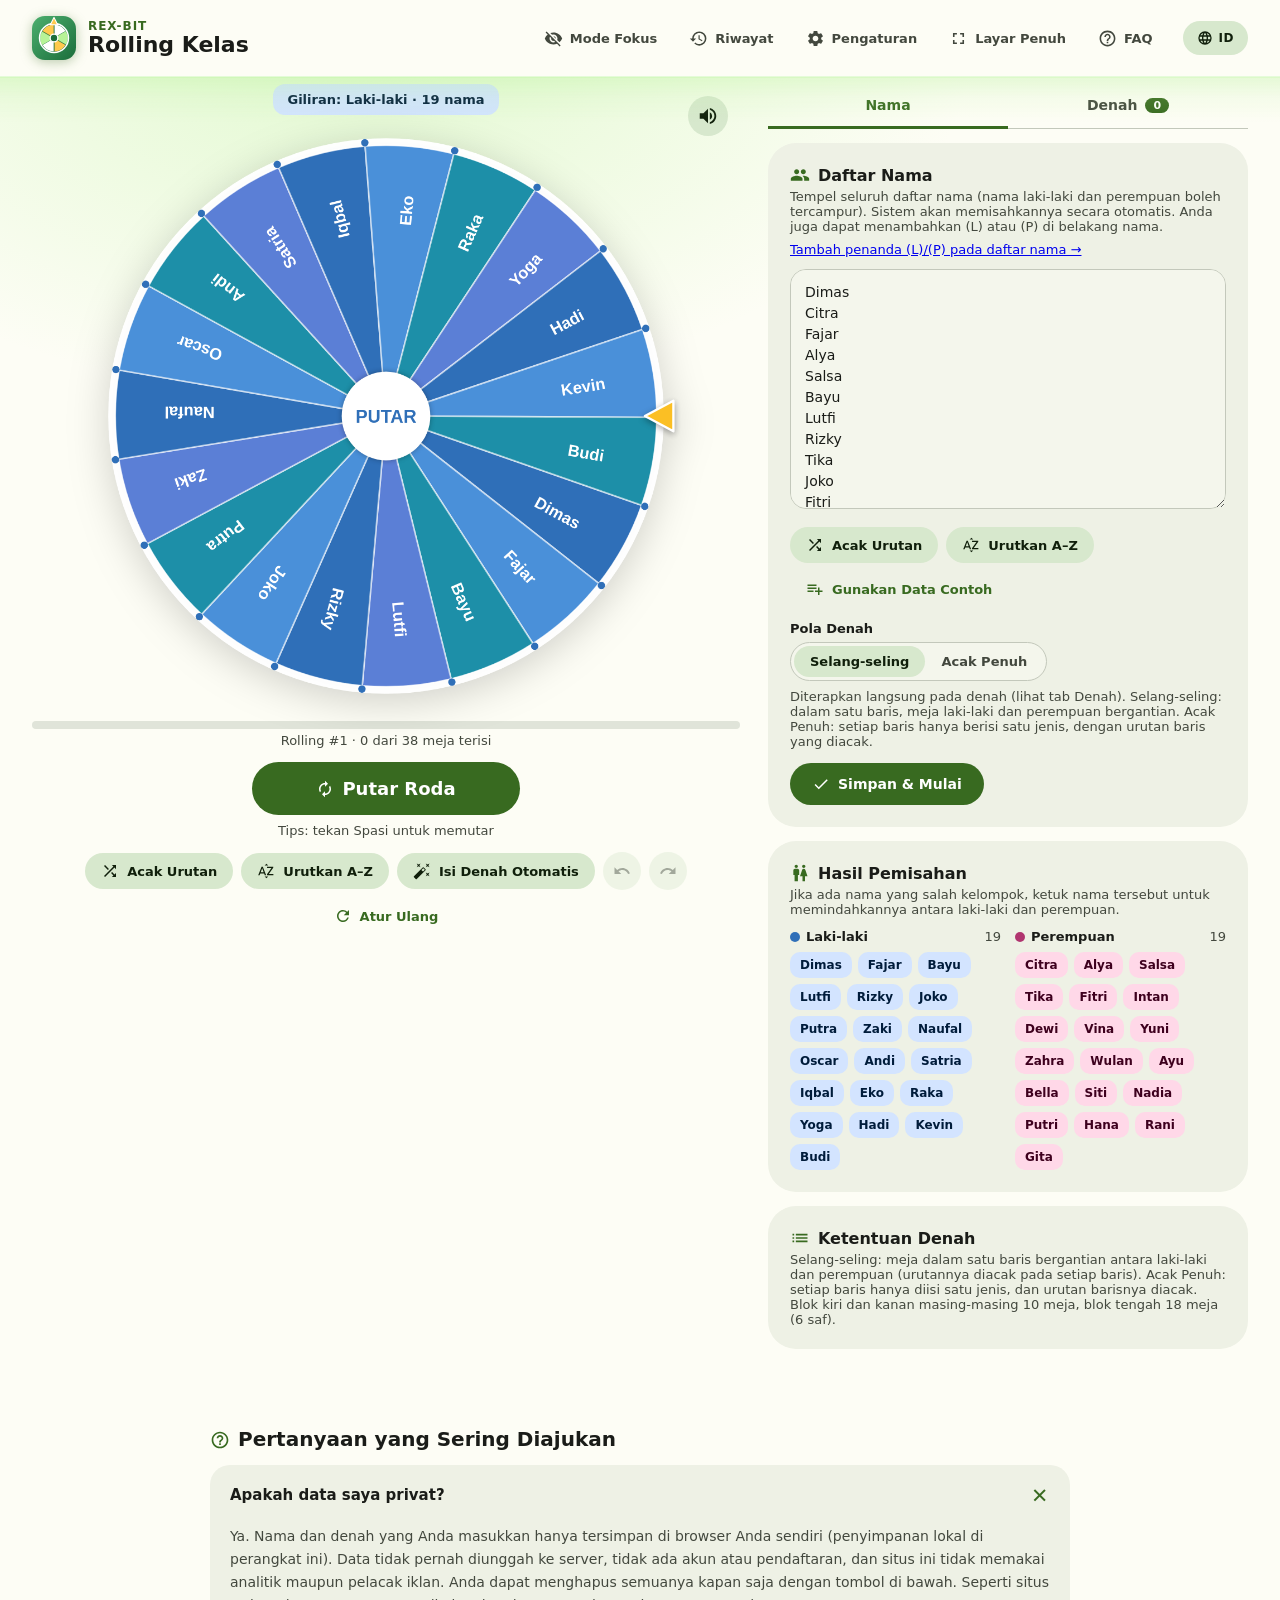
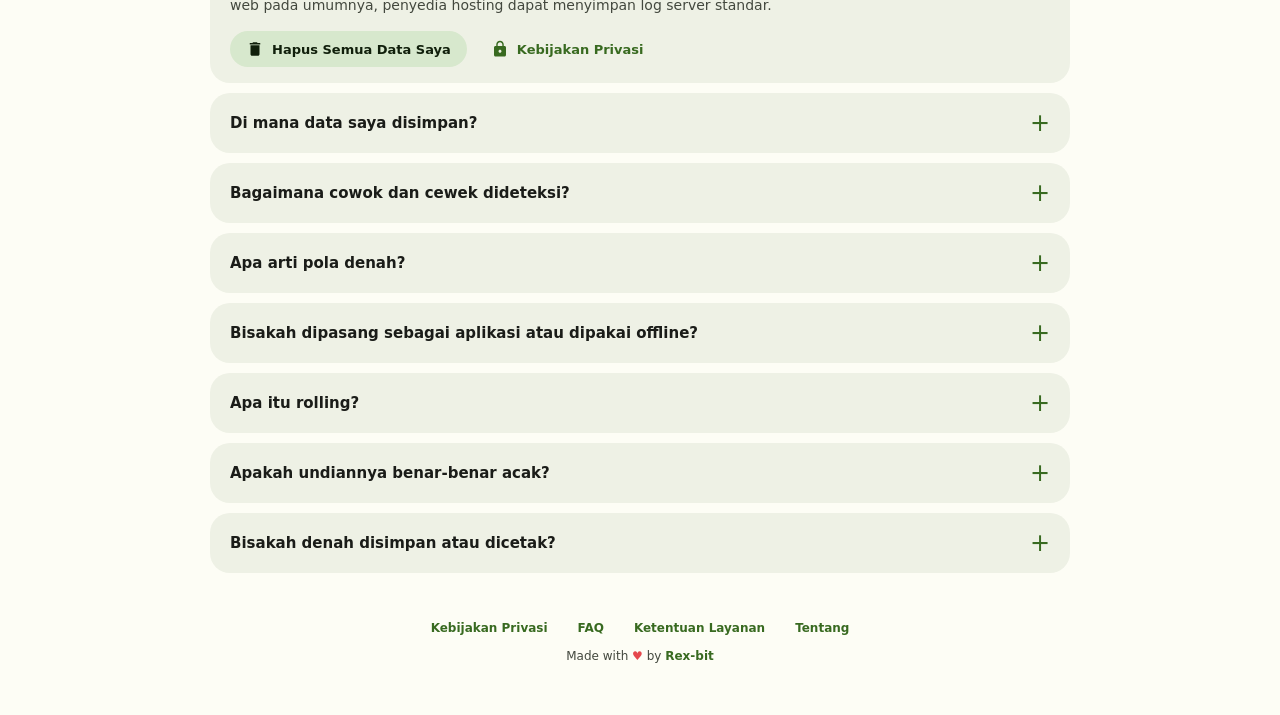
==== commit b9548702: "Undo/Redo as compact icon buttons to declutter the action row Co-Authored-By: Claude Sonnet 5.5 <nor" ====
--- a/index.html
+++ b/index.html
@@ -307,6 +307,9 @@
 .actask span{flex:1 1 220px;text-align:left}
 .exrow{display:flex;align-items:center;gap:10px;flex-wrap:wrap;margin:8px 0}
 .exrow>span{flex:1 1 140px;font-size:14px;font-weight:600}
+.btn.ico{padding:0;width:38px;min-width:38px;height:38px;justify-content:center}
+.btn.ico span{position:absolute;width:1px;height:1px;overflow:hidden;clip:rect(0 0 0 0);white-space:nowrap}
+.btn.ico svg{margin:0}
 .cp h4{margin:14px 0 2px;font-size:14px}
 </style>
 </head>
@@ -374,9 +377,9 @@
       <div class="row c">
         <button class="btn tonal sm" data-act="shuf" data-i18n="shuffle"></button>
         <button class="btn tonal sm" data-act="az" data-i18n="sortAZ"></button>
-        <button class="btn tonal sm" id="undo" data-i18n="undo" title="Ctrl+Z"></button>
-        <button class="btn tonal sm" id="redo" data-i18n="redo" title="Ctrl+Shift+Z"></button>
         <button class="btn tonal sm" id="shuffle" data-i18n="shuffleSeats"></button>
+        <button class="btn tonal sm ico" id="undo" data-i18n="undo"></button>
+        <button class="btn tonal sm ico" id="redo" data-i18n="redo"></button>
         <button class="btn text sm" id="reset" data-i18n="reset"></button>
       </div>
     </div>
@@ -883,7 +886,7 @@
 function applyLang(){
   document.documentElement.lang=lang==='en'?'en':'id';
   document.querySelectorAll('[data-i18n]').forEach(el=>el.textContent=t(el.dataset.i18n));
-  $('cLang').value=lang;
+  $('cLang').value=lang;$('undo').title=t('undo')+' (Ctrl+Z)';$('redo').title=t('redo')+' (Ctrl+Shift+Z)';
   $('langCode').textContent={en:'EN',id:'ID'}[lang];
   document.querySelectorAll('#langMenu button').forEach(b=>b.classList.toggle('on',b.dataset.l===lang));
   renderChips();renderAll();renderFaq();renderPolicy();cfgText();
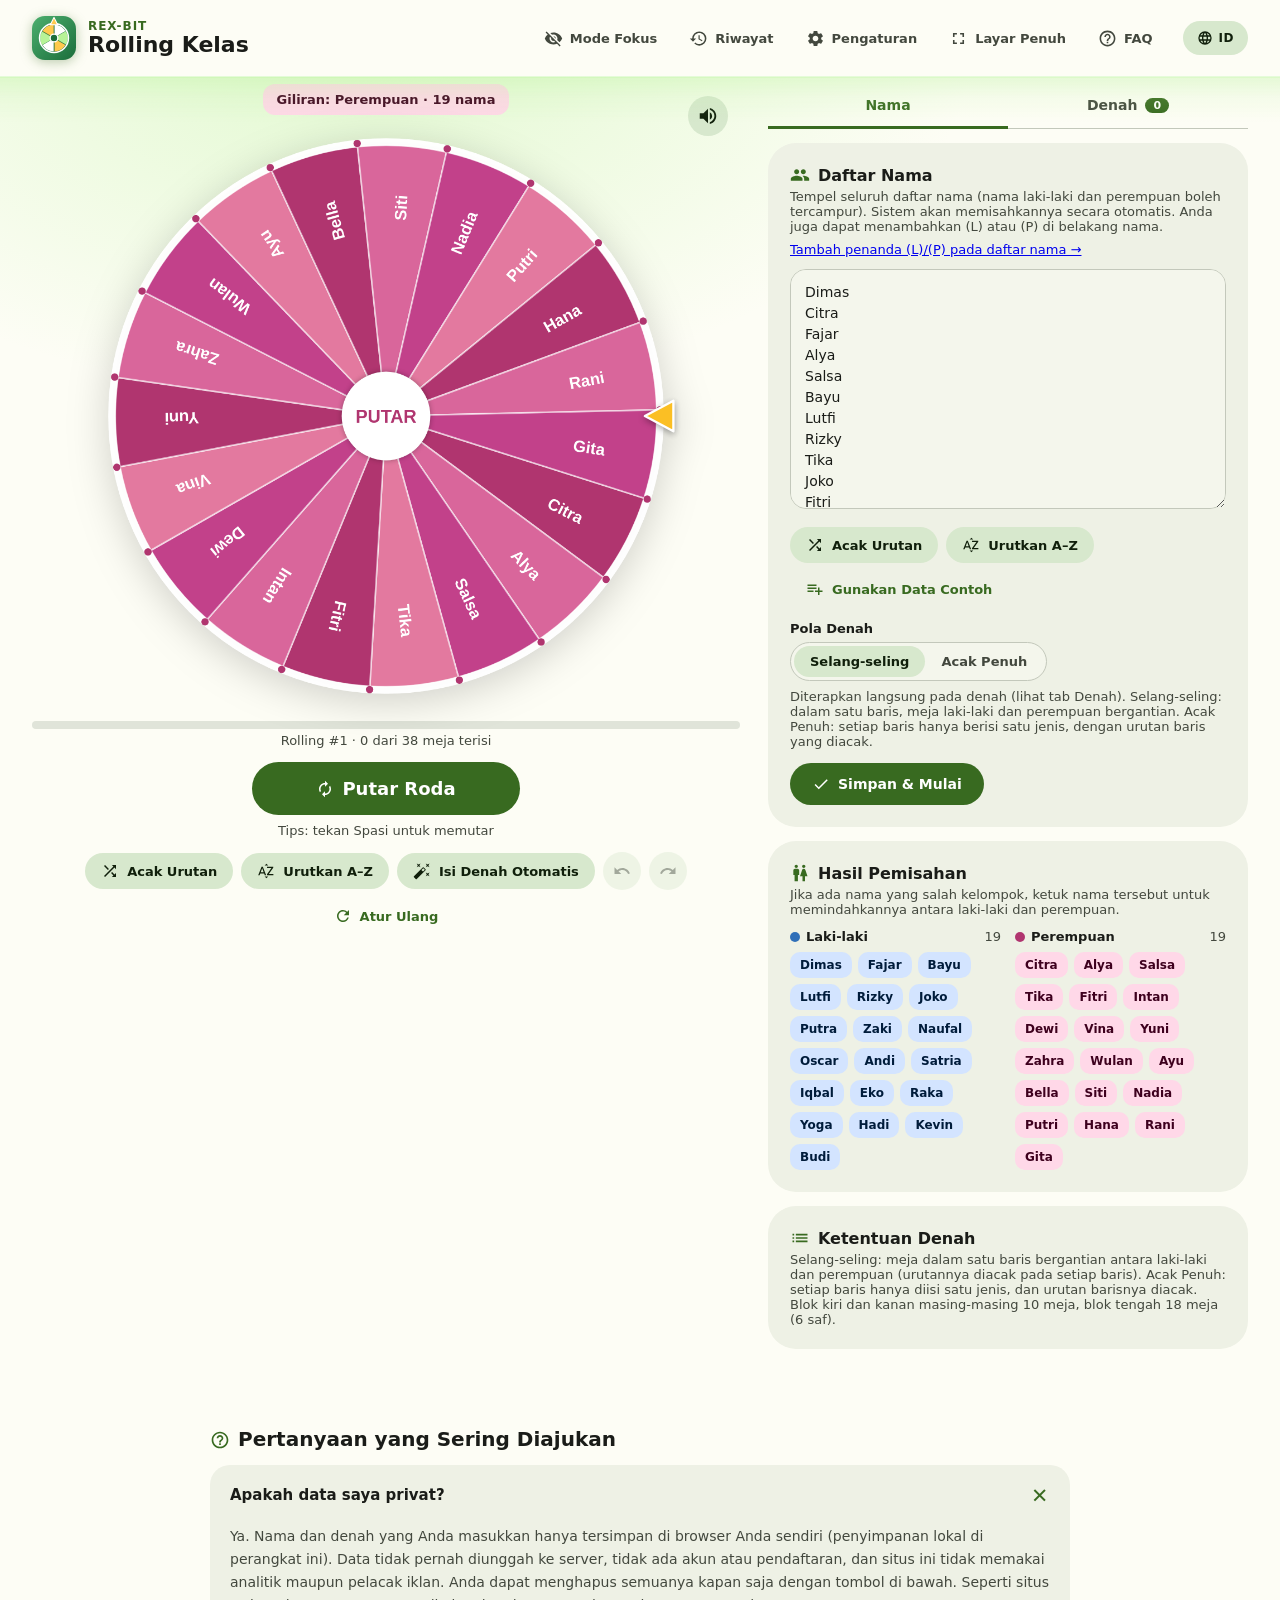
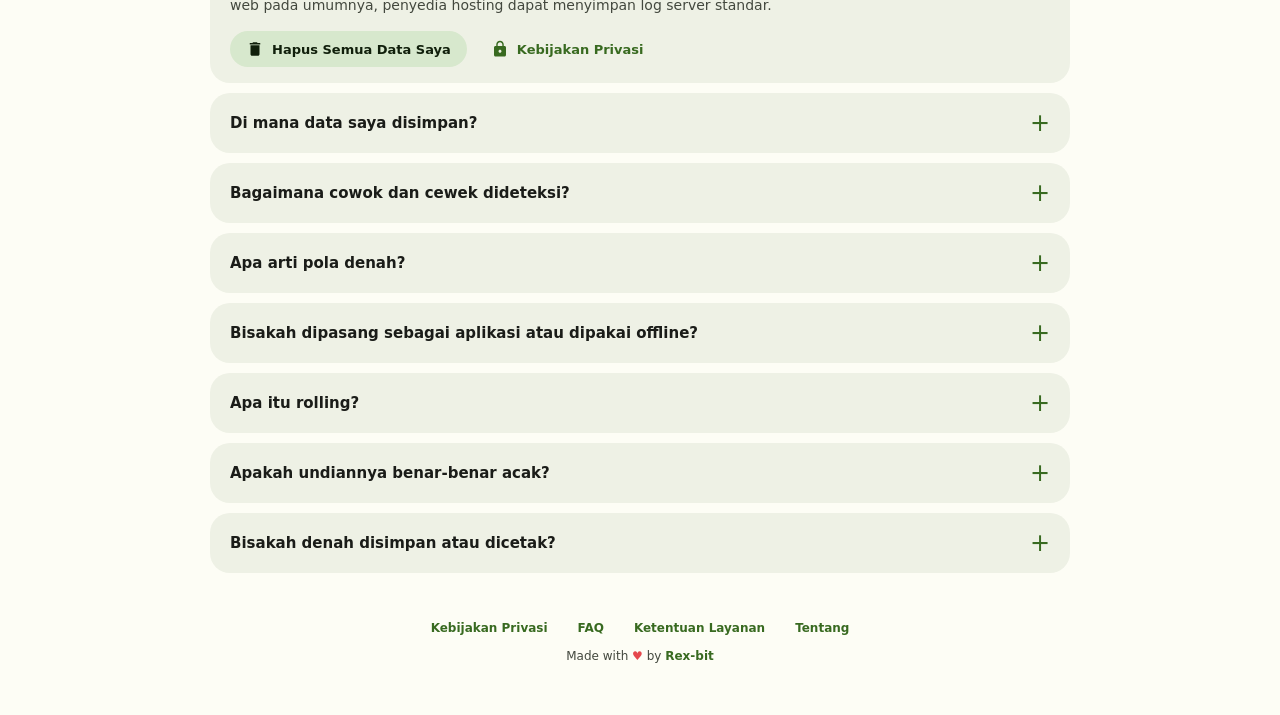
==== commit 72c0df52: "Flat tab pill: remove white outline Co-Authored-By: Claude Sonnet 5.5 <noreply@anthropic.com> Claude" ====
--- a/index.html
+++ b/index.html
@@ -132,11 +132,10 @@
   transition:transform .4s cubic-bezier(.3,1.6,.5,1),box-shadow .3s}
 .tabs{position:relative;display:grid;grid-template-columns:repeat(3,1fr);height:100%}
 .pill{position:absolute;top:0;bottom:0;border-radius:23px;background:var(--pc);left:calc(var(--i,1) * 100% / 3);right:calc((2 - var(--i,1)) * 100% / 3);
-  box-shadow:inset 0 0 0 1px rgba(255,255,255,.25);
   transition:left .5s cubic-bezier(.3,1.25,.5,1),right .5s cubic-bezier(.3,1.25,.5,1),transform .35s cubic-bezier(.3,1.6,.5,1)}
 .pill.fwd{transition:right .3s cubic-bezier(.3,1.35,.5,1),left .52s cubic-bezier(.3,1.2,.5,1) .05s,transform .35s cubic-bezier(.3,1.6,.5,1)}
 .pill.back{transition:left .3s cubic-bezier(.3,1.35,.5,1),right .52s cubic-bezier(.3,1.2,.5,1) .05s,transform .35s cubic-bezier(.3,1.6,.5,1)}
-nav.press .pill{transform:scale(1.16,1.3);box-shadow:0 6px 18px rgba(0,0,0,.3),inset 0 0 0 1px rgba(255,255,255,.35)}
+nav.press .pill{transform:scale(1.16,1.3);box-shadow:0 6px 18px rgba(0,0,0,.3)}
 nav.drag .pill{transition:transform .35s cubic-bezier(.3,1.6,.5,1)}
 nav.moving:not(.press) .pill{animation:squish .55s ease}
 @keyframes squish{40%{transform:scaleY(.82)}100%{transform:none}}
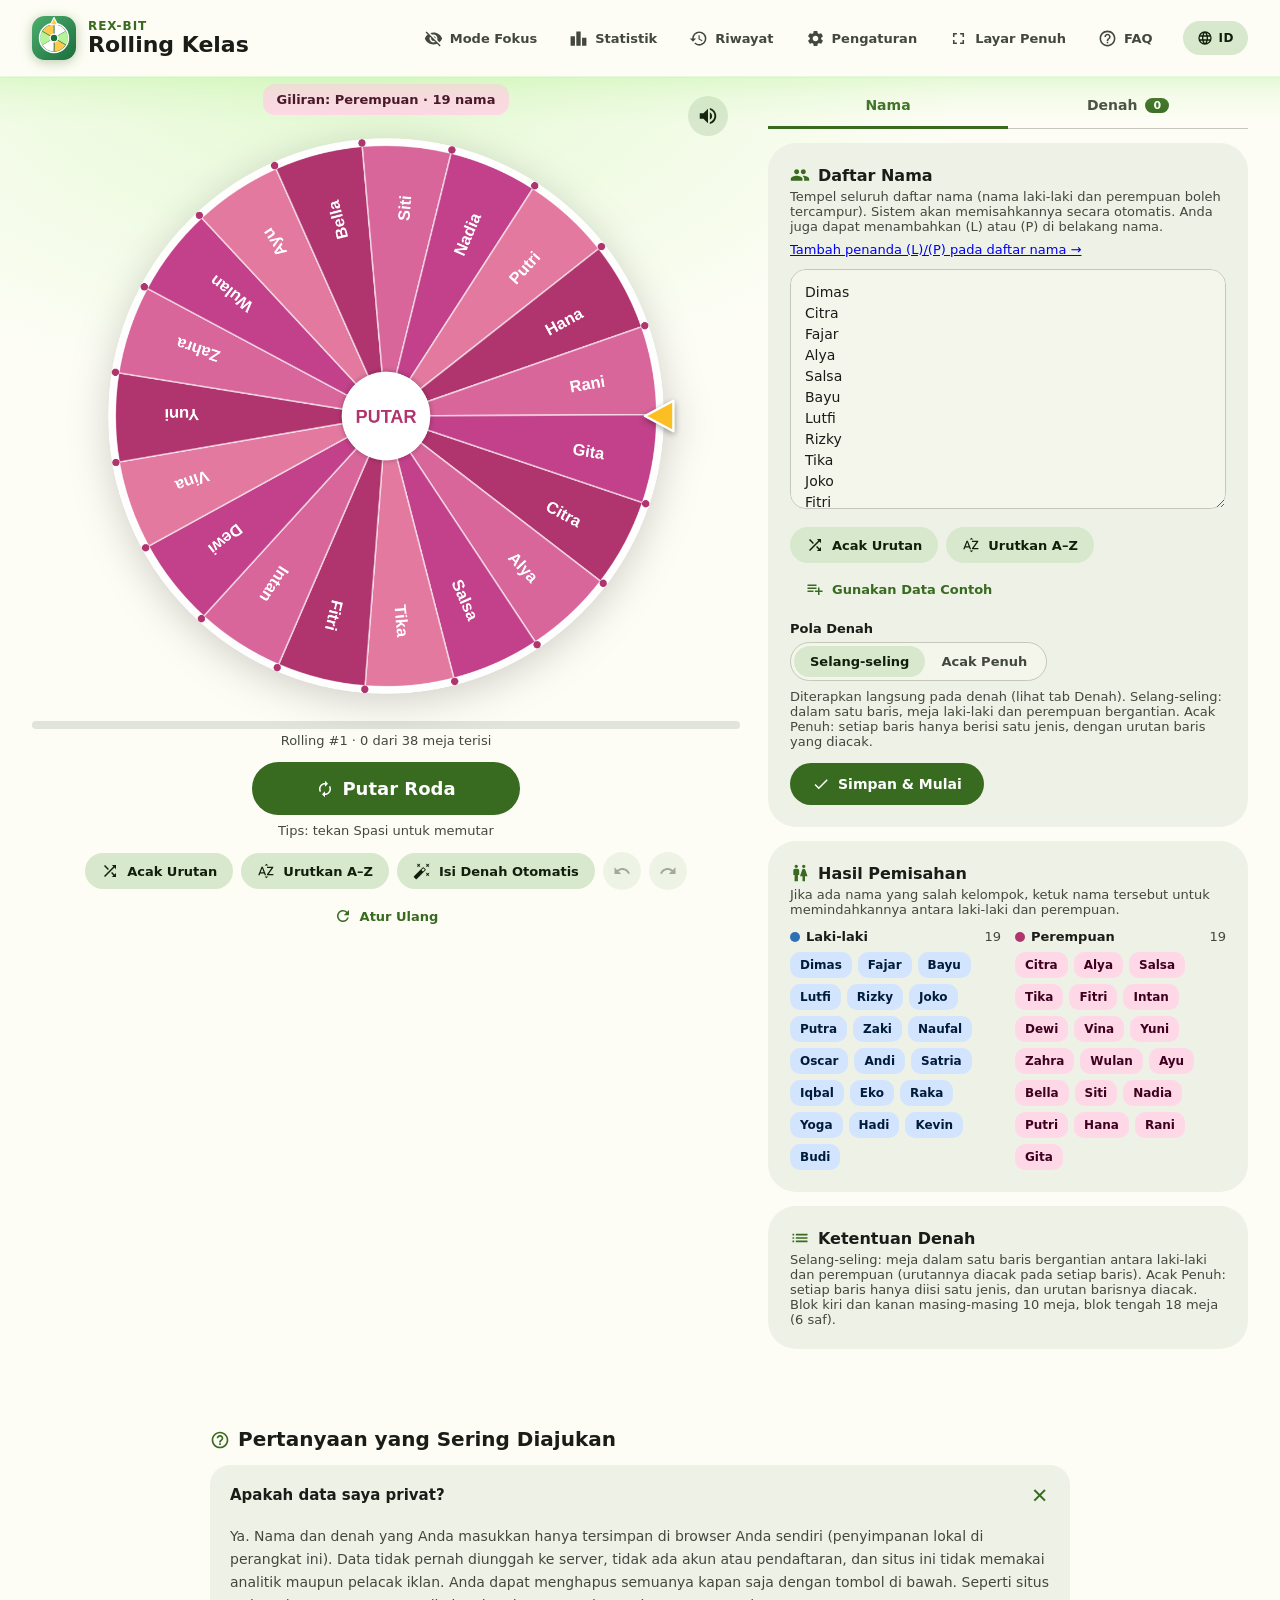
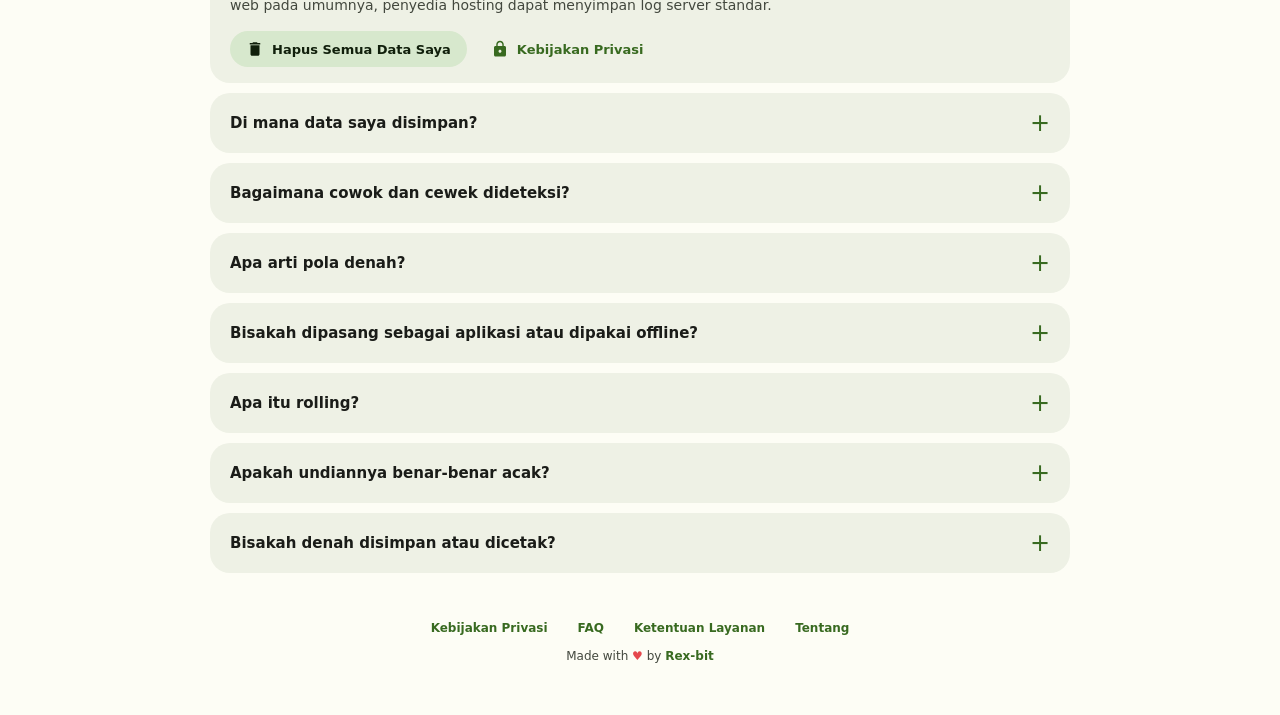
==== commit a2c86ea4: "Add fairness statistics and rolling reminder Co-Authored-By: Claude Sonnet 5.5 <noreply@anthropic.co" ====
--- a/index.html
+++ b/index.html
@@ -309,6 +309,15 @@
 .btn.ico{padding:0;width:38px;min-width:38px;height:38px;justify-content:center}
 .btn.ico span{position:absolute;width:1px;height:1px;overflow:hidden;clip:rect(0 0 0 0);white-space:nowrap}
 .btn.ico svg{margin:0}
+.strow{display:grid;grid-template-columns:minmax(80px,1.2fr) 2fr auto;gap:10px;align-items:center;padding:6px 0;font-size:13px}
+.strow .nm{font-weight:600;overflow:hidden;text-overflow:ellipsis;white-space:nowrap}
+.strow .bar{height:8px;border-radius:8px;background:var(--s4);overflow:hidden}
+.strow .bar i{display:block;height:100%;border-radius:8px;background:var(--primary)}
+.strow .ct{font-variant-numeric:tabular-nums;color:var(--onv);min-width:34px;text-align:right}
+.stsub{margin:12px 0 4px;font-size:13px;font-weight:700}
+.stchips{display:flex;flex-wrap:wrap;gap:6px;margin-bottom:6px}
+.stchips span{background:var(--pc);color:var(--on-pc);border-radius:100px;padding:5px 12px;font-size:13px;font-weight:600}
+.stnote{font-size:13px;color:var(--onv);margin:2px 0 8px}
 .cp h4{margin:14px 0 2px;font-size:14px}
 </style>
 </head>
@@ -317,7 +326,7 @@
 <header>
   <svg class="logo" viewBox="0 0 48 48" aria-label="Rex-bit"><defs><linearGradient id="lg" x1="0" y1="0" x2="1" y2="1"><stop offset="0" style="stop-color:var(--lg1,#4caf6e)"/><stop offset="1" style="stop-color:var(--lg2,#1b6d3b)"/></linearGradient></defs><rect width="48" height="48" rx="14" fill="url(#lg)"/><path d="M24 24L24.00 9.00A15 15 0 0 1 36.99 16.50Z" fill="#ffffff" style="stroke:var(--lg2,#1b6d3b)" stroke-width=".7"/><path d="M24 24L36.99 16.50A15 15 0 0 1 36.99 31.50Z" style="fill:var(--lgs,#b7f397)" style="stroke:var(--lg2,#1b6d3b)" stroke-width=".7"/><path d="M24 24L36.99 31.50A15 15 0 0 1 24.00 39.00Z" fill="#ffc94d" style="stroke:var(--lg2,#1b6d3b)" stroke-width=".7"/><path d="M24 24L24.00 39.00A15 15 0 0 1 11.01 31.50Z" fill="#ffffff" style="stroke:var(--lg2,#1b6d3b)" stroke-width=".7"/><path d="M24 24L11.01 31.50A15 15 0 0 1 11.01 16.50Z" style="fill:var(--lgs,#b7f397)" style="stroke:var(--lg2,#1b6d3b)" stroke-width=".7"/><path d="M24 24L11.01 16.50A15 15 0 0 1 24.00 9.00Z" fill="#ffc94d" style="stroke:var(--lg2,#1b6d3b)" stroke-width=".7"/><circle cx="24" cy="24" r="15.8" fill="none" stroke="#fff" stroke-width="1.6"/><circle cx="24" cy="24" r="4.2" fill="#1b6d3b" stroke="#fff" stroke-width="1.4"/><path d="M24 1.5 20 9.5h8z" fill="#ffc94d" stroke="#fff" stroke-width="1.2" stroke-linejoin="round"/></svg>
   <div class="brand"><small>Rex-bit</small><b>Rolling Kelas</b></div>
-  <div class="hactions"><button class="hbtn" id="focusHd"><span data-i18n="focusBtn"></span></button><button class="hbtn" id="actHd"><span data-i18n="actBtn"></span></button><button class="hbtn" id="cfgHd"><span data-i18n="cfgBtn"></span></button><button class="hbtn" id="fs"><span data-i18n="fsLabel"></span></button><button class="hbtn" id="faqBtn"><span data-i18n="faqNav"></span></button></div>
+  <div class="hactions"><button class="hbtn" id="focusHd"><span data-i18n="focusBtn"></span></button><button class="hbtn" id="statHd"><span data-i18n="statBtn"></span></button><button class="hbtn" id="actHd"><span data-i18n="actBtn"></span></button><button class="hbtn" id="cfgHd"><span data-i18n="cfgBtn"></span></button><button class="hbtn" id="fs"><span data-i18n="fsLabel"></span></button><button class="hbtn" id="faqBtn"><span data-i18n="faqNav"></span></button></div>
   <div class="lang">
     <button class="langbtn" id="langBtn" aria-label="Language"><svg viewBox="0 0 24 24"><path d="M12 2a10 10 0 1 0 0 20 10 10 0 0 0 0-20zm6.93 6h-2.95a15.65 15.65 0 0 0-1.38-3.56A8.03 8.03 0 0 1 18.93 8zM12 4.04c.83 1.2 1.48 2.53 1.91 3.96h-3.82c.43-1.43 1.08-2.76 1.91-3.96zM4.26 14a8.2 8.2 0 0 1 0-4h3.38a16.5 16.5 0 0 0 0 4H4.26zm.81 2h2.95c.32 1.25.78 2.45 1.38 3.56A7.99 7.99 0 0 1 5.07 16zm2.95-8H5.07a7.99 7.99 0 0 1 4.33-3.56A15.65 15.65 0 0 0 8.02 8zM12 19.96A14.7 14.7 0 0 1 10.09 16h3.82A14.7 14.7 0 0 1 12 19.96zM14.34 14H9.66a14.7 14.7 0 0 1 0-4h4.68a14.7 14.7 0 0 1 0 4zm.26 5.56c.6-1.11 1.06-2.31 1.38-3.56h2.95a8.03 8.03 0 0 1-4.33 3.56zM16.36 14a16.5 16.5 0 0 0 0-4h3.38a8.2 8.2 0 0 1 0 4h-3.38z"/></svg><span id="langCode">ID</span></button>
     <div class="menu" id="langMenu">
@@ -362,7 +371,7 @@
   <section id="t1" class="on">
     <div class="card">
       <div class="more"><button class="icon" id="moreBtn" aria-label="Menu" aria-haspopup="true"></button>
-        <div class="mmenu" id="moreMenu"><button id="actBtn" data-i18n="actBtn"></button><button id="cfgBtn" data-i18n="cfgBtn"></button><button id="focusBtn" data-i18n="focusBtn"></button><button id="faqMore" data-i18n="faqNav"></button></div></div>
+        <div class="mmenu" id="moreMenu"><button id="statBtn" data-i18n="statBtn"></button><button id="actBtn" data-i18n="actBtn"></button><button id="cfgBtn" data-i18n="cfgBtn"></button><button id="focusBtn" data-i18n="focusBtn"></button><button id="faqMore" data-i18n="faqNav"></button></div></div>
       <button class="icon" id="snd" aria-label="Sound"></button>
       <div class="status"><span class="chip" id="status"></span></div>
       <div class="wheelbox">
@@ -402,6 +411,12 @@
 <div class="win" id="policy"><div class="wincard policy">
   <h3 id="polTitle"></h3><div class="upd" id="polUpd"></div><div id="polBody"></div>
   <div class="row"><button class="btn tonal sm" id="polWipe" data-i18n="wipe"></button><button class="btn fill sm" id="polClose" data-i18n="polClose"></button></div>
+</div></div>
+<div class="win" id="stat"><div class="wincard cfg" role="dialog" aria-modal="true" aria-labelledby="statTitle">
+  <h2 id="statTitle" data-i18n="statTitle"></h2>
+  <p class="hint" id="statHint"></p>
+  <div id="statBody"></div>
+  <div class="cfoot"><button class="btn fill sm" id="statOk" data-i18n="actClose"></button></div>
 </div></div>
 <div class="win" id="act"><div class="wincard cfg" role="dialog" aria-modal="true" aria-labelledby="actTitle">
   <h2 id="actTitle" data-i18n="actTitle"></h2>
@@ -435,6 +450,7 @@
     <div class="crow"><label for="cPal" data-i18n="sPal"></label><div class="grow"><select id="cPal"><option value="gender" data-i18n="oPalG"></option><option value="rainbow" data-i18n="oPalR"></option></select></div></div>
     <div class="crow chk"><label for="cPegs" data-i18n="sPegs"></label><input type="checkbox" id="cPegs"></div>
     <div class="crow chk"><label for="cBg" data-i18n="sBg"></label><input type="checkbox" id="cBg"></div>
+    <div class="crow"><label for="cRemind" data-i18n="sRemind"></label><div class="grow"><select id="cRemind"><option value="0" data-i18n="r0"></option><option value="3" data-i18n="r3"></option><option value="7" data-i18n="r7"></option><option value="14" data-i18n="r14"></option><option value="30" data-i18n="r30"></option></select></div></div>
     <div class="crow chk"><label for="cToasts" data-i18n="sToasts"></label><input type="checkbox" id="cToasts"></div>
   </div>
   <div class="cp" data-p="3">
@@ -480,7 +496,8 @@
 <script>
 /* ---------- i18n: English / Bahasa Indonesia ---------- */
 const I18N={
-en:{actBtn:'History',actTitle:'Activity history',actHint:'Your recent actions in this browser, newest first.',actEmpty:'No activity yet',actEmptyD:'Actions like spinning, shuffling and swapping seats will show up here.',actClear:'Clear history',actSure:'Delete all {n} history entries? This cannot be undone.',actYes:'Yes, delete',actNo:'Cancel',actCleared:'History cleared',actClose:'Close',
+en:{statBtn:'Statistics',statTitle:'Seating fairness',statHint:'Front = first 2 rows. Based on {n} rolling round(s) saved in this browser.',statNever:'Never sat in front',statAll:'Times in front',statEmpty:'No seating data yet',statEmptyD:'Seat at least one student to see statistics.',statAllEq:'Everyone has sat in front at least once.',statDays:'Rolling #{r} has been running for {d} days.',statToday:'Rolling #{r} started today.',sRemind:'Rolling reminder',r0:'Off',r3:'After 3 days',r7:'After 7 days',r14:'After 14 days',r30:'After 30 days',tRemind:'It has been {d} days since Rolling #{r} started. Time for a new round?',
+actBtn:'History',actTitle:'Activity history',actHint:'Your recent actions in this browser, newest first.',actEmpty:'No activity yet',actEmptyD:'Actions like spinning, shuffling and swapping seats will show up here.',actClear:'Clear history',actSure:'Delete all {n} history entries? This cannot be undone.',actYes:'Yes, delete',actNo:'Cancel',actCleared:'History cleared',actClose:'Close',
 redo:'Redo',tUndoA:'Undone: {a}',tRedoA:'Redone: {a}',tNoUndo:'Nothing to undo',tNoRedo:'Nothing to redo',tClose:'Dismiss notification',
 a_spin:'Spin result',d_spin:'{n} \u2192 {w} (Rolling {r})',a_next:'New rolling round',d_next:'Started Rolling #{r}',a_pattern:'Pattern reshuffled',d_pattern:'A new desk pattern was generated.',a_mode:'Seat pattern changed',d_mode:'Mode: {m}',a_sort:'Names sorted A\u2013Z',d_sort:'{n} names.',a_shuf:'Names shuffled',d_shuf:'{n} names.',a_shufSeats:'Seats shuffled automatically',d_shufSeats:'{n} students seated.',a_reset:'Seats cleared',d_reset:'All seats were emptied.',a_save:'Name list saved',d_save:'{n} names, seats reset.',a_demo:'Sample data loaded',d_demo:'The name list was replaced with sample names.',a_swap:'Seats swapped',d_swap:'{a} \u2194 {b}',a_gender:'Gender changed',d_gender:'{n} is now in the {g} list.',a_names:'Name list edited',d_names:'The name list was edited.',a_undo:'Undo',d_undo:'Undone: {a}',a_redo:'Redo',d_redo:'Redone: {a}',a_export:'Data exported',d_export:'{w} as {f}',a_backup:'Backup saved',d_backup:'Backup file downloaded.',a_cfgReset:'Settings reset',d_cfgReset:'All settings were restored to default.',
 sLang:'Language',sMode:'Appearance',mSys:'System',mLight:'Light',mDark:'Dark',sToasts:'Show notifications',cfmCfgReset:'Reset all settings to default?',tCfgReset:'Settings reset to default',
@@ -500,7 +517,8 @@
  secL:'Left',secM:'Middle',secR:'Right',row:'row',wheelSpin:'SPIN',
  finLabel:'Rolling #{n} complete',finTitle:'All students are seated',finDesc:'Start the next rolling? A new randomized seating plan will be created, and this one is kept in the history.',finLater:'Close',
  wheelDone:'Completed',wheelNone:'No names left',histNow:'current',histView:'Viewing Rolling {n} (read only)'},
-id:{actBtn:'Riwayat',actTitle:'Riwayat aktivitas',actHint:'Aktivitas terbaru Anda di browser ini, terbaru di atas.',actEmpty:'Belum ada aktivitas',actEmptyD:'Tindakan seperti memutar, mengacak, dan menukar kursi akan muncul di sini.',actClear:'Hapus riwayat',actSure:'Hapus semua {n} entri riwayat? Tindakan ini tidak bisa dibatalkan.',actYes:'Ya, hapus',actNo:'Batal',actCleared:'Riwayat dihapus',actClose:'Tutup',
+id:{statBtn:'Statistik',statTitle:'Keadilan tempat duduk',statHint:'Depan = 2 baris pertama. Berdasarkan {n} rolling yang tersimpan di browser ini.',statNever:'Belum pernah di depan',statAll:'Jumlah duduk di depan',statEmpty:'Belum ada data denah',statEmptyD:'Tempatkan setidaknya satu siswa untuk melihat statistik.',statAllEq:'Semua sudah pernah duduk di depan.',statDays:'Rolling #{r} sudah berjalan {d} hari.',statToday:'Rolling #{r} dimulai hari ini.',sRemind:'Pengingat rolling',r0:'Mati',r3:'Setelah 3 hari',r7:'Setelah 7 hari',r14:'Setelah 14 hari',r30:'Setelah 30 hari',tRemind:'Sudah {d} hari sejak Rolling #{r} dimulai. Waktunya rolling baru?',
+actBtn:'Riwayat',actTitle:'Riwayat aktivitas',actHint:'Aktivitas terbaru Anda di browser ini, terbaru di atas.',actEmpty:'Belum ada aktivitas',actEmptyD:'Tindakan seperti memutar, mengacak, dan menukar kursi akan muncul di sini.',actClear:'Hapus riwayat',actSure:'Hapus semua {n} entri riwayat? Tindakan ini tidak bisa dibatalkan.',actYes:'Ya, hapus',actNo:'Batal',actCleared:'Riwayat dihapus',actClose:'Tutup',
 redo:'Ulangi',tUndoA:'Dibatalkan: {a}',tRedoA:'Diulang: {a}',tNoUndo:'Tidak ada yang bisa diurungkan',tNoRedo:'Tidak ada yang bisa diulang',tClose:'Tutup notifikasi',
 a_spin:'Hasil putaran',d_spin:'{n} \u2192 {w} (Rolling {r})',a_next:'Rolling baru',d_next:'Memulai Rolling #{r}',a_pattern:'Pola diacak ulang',d_pattern:'Pola meja baru dibuat.',a_mode:'Pola denah diganti',d_mode:'Mode: {m}',a_sort:'Nama diurutkan A\u2013Z',d_sort:'{n} nama.',a_shuf:'Nama diacak',d_shuf:'{n} nama.',a_shufSeats:'Denah diacak otomatis',d_shufSeats:'{n} siswa ditempatkan.',a_reset:'Meja dikosongkan',d_reset:'Semua meja dikosongkan.',a_save:'Daftar nama disimpan',d_save:'{n} nama, meja dikosongkan.',a_demo:'Data contoh dimuat',d_demo:'Daftar nama diganti dengan nama contoh.',a_swap:'Kursi ditukar',d_swap:'{a} \u2194 {b}',a_gender:'Gender diubah',d_gender:'{n} dipindah ke daftar {g}.',a_names:'Daftar nama diubah',d_names:'Daftar nama diedit.',a_undo:'Urungkan',d_undo:'Dibatalkan: {a}',a_redo:'Ulangi',d_redo:'Diulang: {a}',a_export:'Data diekspor',d_export:'{w} sebagai {f}',a_backup:'Cadangan disimpan',d_backup:'Berkas cadangan diunduh.',a_cfgReset:'Pengaturan direset',d_cfgReset:'Semua pengaturan dikembalikan ke bawaan.',
 sLang:'Bahasa',sMode:'Tampilan',mSys:'Sistem',mLight:'Terang',mDark:'Gelap',sToasts:'Tampilkan notifikasi',cfmCfgReset:'Kembalikan semua pengaturan ke bawaan?',tCfgReset:'Pengaturan dikembalikan ke bawaan',
@@ -527,10 +545,10 @@
 const SECS=[{id:'L',cols:2,rows:5},{id:'M',cols:3,rows:6},{id:'R',cols:2,rows:5}];
 const TOTAL=SECS.reduce((a,s)=>a+s.cols*s.rows,0);
 const KEY='rolling-kelas-v2';
-const CFG0={tick:'tick',tv:70,dur:5,idle:true,fan:'clap',fv:60,conf:true,pop:true,msg:'',auto:3,pal:'gender',theme:'green',themeMode:'system',pegs:true,bg:true,toasts:true};
+const CFG0={tick:'tick',tv:70,dur:5,idle:true,fan:'clap',fv:60,conf:true,pop:true,msg:'',auto:3,pal:'gender',theme:'green',themeMode:'system',pegs:true,bg:true,toasts:true,remind:'0'};
 let cfg={...CFG0};
 let seats=[],people=[],ov={},startMode='A',spinning=false,rot=0,pool=[],tab=1,lastPlaced=-1,muted=false;
-let undoS=[],redoS=[],restoring=false,actLog=[];
+let undoS=[],redoS=[],restoring=false,actLog=[],roundAt=Date.now();
 let side=0,round=1,history=[],viewRound=null,doneNotified=false,pendingFin=false;
 const $=id=>document.getElementById(id);
 const canvas=$('wheel'),ctx=canvas.getContext('2d');
@@ -759,13 +777,13 @@
   $('guess').textContent=u?t('guessSome',{u}):t('guessOk');
 }
 function persist(){
-  try{localStorage.setItem(KEY,JSON.stringify({names:$('names').value,ov,s2:startMode,seats,mute:muted,lang,round,hist:history,dn:doneNotified,cfg}))}catch(e){}
+  try{localStorage.setItem(KEY,JSON.stringify({names:$('names').value,ov,s2:startMode,seats,mute:muted,lang,round,hist:history,dn:doneNotified,ra:roundAt,cfg}))}catch(e){}
 }
 function load(){
   let d={};try{d=JSON.parse(localStorage.getItem(KEY)||'{}')}catch(e){}
   ov=d.ov||{};startMode=d.s2==='R'?'R':'A';muted=!!d.mute;lang=I18N[d.lang]?d.lang:'id';if(!I18N[d.lang]){try{const l2=localStorage.getItem('rolling-kelas-lang');if(I18N[l2])lang=l2}catch(e){}}
   cfg={...CFG0};if(d.cfg&&typeof d.cfg==='object')for(const k in CFG0)if(typeof d.cfg[k]===typeof CFG0[k])cfg[k]=d.cfg[k];
-  round=d.round||1;history=Array.isArray(d.hist)?d.hist:[];doneNotified=!!d.dn;
+  round=d.round||1;history=Array.isArray(d.hist)?d.hist:[];doneNotified=!!d.dn;roundAt=d.ra>0&&d.ra<=Date.now()?d.ra:Date.now();
   $('names').value=d.names||'';
   if(!$('names').value.trim())$('names').value=defaultNames();
   setSeg();updSnd();parse();
@@ -951,7 +969,7 @@
   cp('next');
   history.push({n:round,seats:JSON.parse(JSON.stringify(seats))});history=history.slice(-9);
   const prev=patOf(seats);
-  round++;buildSeats(newPattern(prev));doneNotified=false;lastPlaced=-1;viewRound=null;rot=0;
+  round++;roundAt=Date.now();buildSeats(newPattern(prev));doneNotified=false;lastPlaced=-1;viewRound=null;rot=0;
   hideFin();renderAll();log('next',{r:round});toast(t('tNext',{n:round}),'success');go(1);
 }
 $('finNext').onclick=nextRound;
@@ -1037,11 +1055,11 @@
 };
 
 /* ---------- undo / redo (snapshots of the app state; in memory, max 60 steps) ---------- */
-const snap=(nm)=>JSON.stringify({names:nm==null?$('names').value:nm,ov,s2:startMode,seats,round,hist:history,dn:doneNotified});
+const snap=(nm)=>JSON.stringify({names:nm==null?$('names').value:nm,ov,s2:startMode,seats,round,hist:history,dn:doneNotified,ra:roundAt});
 function restoreSnap(str){
   const d=JSON.parse(str);restoring=true;
   try{
-    ov=d.ov||{};startMode=d.s2==='R'?'R':'A';$('names').value=d.names||'';seats=d.seats;round=d.round;history=d.hist||[];doneNotified=!!d.dn;
+    ov=d.ov||{};startMode=d.s2==='R'?'R':'A';$('names').value=d.names||'';seats=d.seats;round=d.round;history=d.hist||[];doneNotified=!!d.dn;if(d.ra>0)roundAt=d.ra;
     setSeg();parse();pendingFin=false;lastPlaced=-1;viewRound=null;swapSel=-1;rot=0;hideFin();renderAll();
   }finally{restoring=false}
 }
@@ -1067,6 +1085,46 @@
   if(!namesCp){cp('names',namesBefore);log('names');namesCp=1}
   clearTimeout(namesCp_t);namesCp_t=setTimeout(()=>{namesCp=0;namesBefore=$('names').value},1500);
 });
+
+/* ---------- fairness statistics + rolling reminder ---------- */
+const FRONT_ROWS=2;
+function statData(){
+  const rounds=history.map(h=>h.seats).concat([seats]).filter(a=>a.some(x=>x.name));
+  const m=new Map();people.forEach(p=>m.set(p.name,{name:p.name,front:0,total:0}));
+  rounds.forEach(a=>a.forEach(x=>{if(!x.name)return;const r=m.get(x.name);if(!r)return;r.total++;if(x.row<FRONT_ROWS)r.front++}));
+  return {n:rounds.length,rows:[...m.values()]};
+}
+const daysSince=()=>Math.floor((Date.now()-roundAt)/864e5);
+function renderStat(){
+  const d=statData(),body=$('statBody');body.innerHTML='';
+  const add=(tag,cls,txt)=>{const e=document.createElement(tag);if(cls)e.className=cls;if(txt!=null)e.textContent=txt;body.appendChild(e);return e};
+  const dd=daysSince();
+  $('statHint').textContent=d.n?t('statHint',{n:d.n}):'';
+  if(!d.n){add('div','actempty').innerHTML='';const b=body.lastChild;const sv=mkIcon('stats');b.appendChild(sv);const bb=document.createElement('b');bb.textContent=t('statEmpty');b.appendChild(bb);const sp=document.createElement('span');sp.textContent=t('statEmptyD');b.appendChild(sp);return}
+  add('p','stnote',dd>0?t('statDays',{r:round,d:dd}):t('statToday',{r:round}));
+  const never=d.rows.filter(r=>r.front===0);
+  add('div','stsub',t('statNever'));
+  if(never.length){const c=add('div','stchips');never.forEach(r=>{const sp=document.createElement('span');sp.textContent=r.name;c.appendChild(sp)})}
+  else add('p','stnote',t('statAllEq'));
+  add('div','stsub',t('statAll'));
+  d.rows.slice().sort((a,b)=>a.front-b.front||a.name.localeCompare(b.name,'id')).forEach(r=>{
+    const row=add('div','strow');
+    const nm=document.createElement('span');nm.className='nm';nm.textContent=r.name;nm.title=r.name;
+    const bar=document.createElement('span');bar.className='bar';const i=document.createElement('i');i.style.width=(d.n?r.front/d.n*100:0)+'%';bar.appendChild(i);
+    const ct=document.createElement('span');ct.className='ct';ct.textContent=r.front+'/'+d.n;
+    row.append(nm,bar,ct);
+  });
+}
+const openStat=()=>{renderStat();$('stat').classList.add('show')},closeStat=()=>$('stat').classList.remove('show');
+$('statHd').onclick=$('statBtn').onclick=openStat;$('statOk').onclick=closeStat;
+$('stat').onclick=e=>{if(e.target.id==='stat')closeStat()};
+let remindShown=0;
+function checkRemind(){
+  const n=+cfg.remind;if(!n||spinning||remindShown===roundAt)return;
+  const d=daysSince();if(d<n)return;
+  remindShown=roundAt;toast(t('tRemind',{d,r:round}),'warning',9000);
+}
+document.addEventListener('visibilitychange',()=>{if(!document.hidden)checkRemind()});
 
 /* ---------- export (JSON / CSV) ---------- */
 const pad2=n=>String(n).padStart(2,'0');
@@ -1161,6 +1219,7 @@
  fullscreen:'M7 14H5v5h5v-2H7v-3zm-2-4h2V7h3V5H5v5zm12 7h-3v2h5v-5h-2v3zM14 5v2h3v3h2V5h-5z',
  exitfs:'M5 16h3v3h2v-5H5v2zm3-8H5v2h5V5H8v3zm6 11h2v-3h3v-2h-5v5zm2-11V5h-2v5h5V8h-3z',
  help:'M11 18h2v-2h-2v2zm1-16C6.48 2 2 6.48 2 12s4.48 10 10 10 10-4.48 10-10S17.52 2 12 2zm0 18c-4.41 0-8-3.59-8-8s3.59-8 8-8 8 3.59 8 8-3.59 8-8 8zm0-14c-2.21 0-4 1.79-4 4h2c0-1.1.9-2 2-2s2 .9 2 2c0 2-3 1.75-3 5h2c0-2.25 3-2.5 3-5 0-2.21-1.79-4-4-4z',
+ stats:'M7.5 21H2V9h5.5v12zm7.25-18h-5.5v18h5.5V3zM22 11h-5.5v10H22V11z',
  redo:'M18.4 10.6C16.55 8.99 14.15 8 11.5 8c-4.65 0-8.58 3.03-9.96 7.22L3.9 16c1.05-3.19 4.05-5.5 7.6-5.5 1.95 0 3.73.72 5.12 1.88L13 16h9V7l-3.6 3.6z',
  history:'M13 3a9 9 0 0 0-9 9H1l3.89 3.89.07.14L9 12H6c0-3.87 3.13-7 7-7s7 3.13 7 7-3.13 7-7 7c-1.93 0-3.68-.79-4.94-2.06l-1.42 1.42A8.954 8.954 0 0 0 13 21a9 9 0 0 0 0-18zm-1 5v5l4.28 2.54.72-1.21-3.5-2.08V8H12z',
  tsuccess:'M12 2C6.48 2 2 6.48 2 12s4.48 10 10 10 10-4.48 10-10S17.52 2 12 2zm-2 15-5-5 1.41-1.41L10 14.17l7.59-7.59L19 8l-9 9z',
@@ -1182,7 +1241,7 @@
 };
 const ICON_MAP=[['[data-act="shuf"]','shuffle'],['[data-act="az"]','sort'],['#demo','sample'],['#save','check'],['#shuffle','auto'],['#reset','reset'],
  ['#finNext','next'],['#finLater','close'],['#winok','next'],['#spin','spin'],['#expCopy','copy'],['#expImg','download'],['#expPrint','print'],
- ['#cfgHd','settings'],['#focusHd','hide'],['#dSave','download'],['#dOpen','upload'],['#dInstall','download'],['#cfgBtn','settings'],['#focusBtn','hide'],['#faqMore','help'],['#undo','undo'],['#redo','redo'],['#actHd','history'],['#actBtn','history'],['#unfocus','show'],['#cPrevT','play'],['#cPrevF','play'],['#cOk','check'],['#cReset','reset'],['#fs','fullscreen'],['#faqBtn','help'],['#polClose','close'],['#polWipe','delete'],
+ ['#cfgHd','settings'],['#focusHd','hide'],['#dSave','download'],['#dOpen','upload'],['#dInstall','download'],['#cfgBtn','settings'],['#focusBtn','hide'],['#faqMore','help'],['#undo','undo'],['#redo','redo'],['#actHd','history'],['#statHd','stats'],['#statBtn','stats'],['#actBtn','history'],['#unfocus','show'],['#cPrevT','play'],['#cPrevF','play'],['#cOk','check'],['#cReset','reset'],['#fs','fullscreen'],['#faqBtn','help'],['#polClose','close'],['#polWipe','delete'],
  ['h2[data-i18n="namesTitle"]','people'],['h2[data-i18n="splitTitle"]','wc'],['h2[data-i18n="rulesTitle"]','rules'],['h2[data-i18n="faqTitle"]','help']];
 function mkIcon(name){const NS='http://www.w3.org/2000/svg',v=document.createElementNS(NS,'svg');v.setAttribute('viewBox','0 0 24 24');v.setAttribute('aria-hidden','true');const pa=document.createElementNS(NS,'path');pa.setAttribute('d',ICONS[name]);v.appendChild(pa);return v}
 function addIcon(el,name){
@@ -1196,7 +1255,7 @@
 
 /* ---------- settings ---------- */
 function applyTheme(){if(window.RKTheme)RKTheme(cfg)}
-const CFG_BIND=[['cTick','tick'],['cTv','tv','oTv','%'],['cDur','dur','oDur',' s'],['cIdle','idle'],['cFan','fan'],['cFv','fv','oFv','%'],['cConf','conf'],['cPop','pop'],['cMsg','msg'],['cAuto','auto','oAuto',' s'],['cTheme','theme'],['cMode','themeMode'],['cToasts','toasts'],['cPal','pal'],['cPegs','pegs'],['cBg','bg']];
+const CFG_BIND=[['cTick','tick'],['cTv','tv','oTv','%'],['cDur','dur','oDur',' s'],['cIdle','idle'],['cFan','fan'],['cFv','fv','oFv','%'],['cConf','conf'],['cPop','pop'],['cMsg','msg'],['cAuto','auto','oAuto',' s'],['cTheme','theme'],['cMode','themeMode'],['cToasts','toasts'],['cRemind','remind'],['cPal','pal'],['cPegs','pegs'],['cBg','bg']];
 function applyCfg(){
   applyTheme();$('cLang').value=lang;
   document.body.classList.toggle('flat',!cfg.bg);
@@ -1219,6 +1278,7 @@
 $('cTick').addEventListener('change',()=>{ac();tick(true)});
 $('cPrevF').onclick=()=>{ac();fanfare(true)};
 $('cFan').addEventListener('change',()=>{ac();fanfare(true)});
+$('cRemind').addEventListener('change',()=>{remindShown=0;checkRemind()});
 $('cLang').onchange=()=>{lang=$('cLang').value;applyLang();persist()};
 $('cReset').onclick=()=>{
   if(!confirm(t('cfmCfgReset')))return;
@@ -1247,7 +1307,7 @@
   const seats=seatsOk(d.seats);if(!seats)return null;
   const hist=[];if(Array.isArray(d.hist))d.hist.slice(-9).forEach(h=>{const sx=h&&seatsOk(h.seats);if(sx)hist.push({n:Math.max(1,h.n|0),seats:sx})});
   const ov={};if(d.ov&&typeof d.ov==='object')Object.keys(d.ov).slice(0,3000).forEach(k=>{if(gs(d.ov[k]))ov[String(k).slice(0,80)]=d.ov[k]});
-  return {names:typeof d.names==='string'?d.names.slice(0,30000):'',ov,s2:d.s2==='R'?'R':'A',seats,mute:!!d.mute,lang:I18N[d.lang]?d.lang:'id',round:Math.max(1,d.round|0),hist,dn:!!d.dn,cfg:(d.cfg&&typeof d.cfg==='object')?d.cfg:{}};
+  return {names:typeof d.names==='string'?d.names.slice(0,30000):'',ov,s2:d.s2==='R'?'R':'A',seats,mute:!!d.mute,lang:I18N[d.lang]?d.lang:'id',round:Math.max(1,d.round|0),hist,dn:!!d.dn,ra:(d.ra>0&&d.ra<=Date.now())?d.ra:Date.now(),cfg:(d.cfg&&typeof d.cfg==='object')?d.cfg:{}};
 }
 $('dSave').onclick=()=>{
   persist();let raw='{}';try{raw=localStorage.getItem(KEY)||'{}'}catch(e){}
@@ -1397,7 +1457,7 @@
 document.addEventListener('fullscreenchange',()=>{const pa=$('fs').querySelector('path');if(pa)pa.setAttribute('d',ICONS[document.fullscreenElement?'exitfs':'fullscreen'])});
 const deskMQ=matchMedia('(min-width:960px)');
 document.addEventListener('keydown',e=>{
-  if(e.key==='Escape'){if(!document.querySelector('.win.show')&&document.body.classList.contains('focus')){setFocus(false);return}closeCfg();closeAct();closePolicy();hideFin();hideWin();return}
+  if(e.key==='Escape'){if(!document.querySelector('.win.show')&&document.body.classList.contains('focus')){setFocus(false);return}closeCfg();closeAct();closeStat();closePolicy();hideFin();hideWin();return}
   const kk=(e.key||'').toLowerCase();
   if((e.ctrlKey||e.metaKey)&&!e.altKey&&(kk==='z'||kk==='y')&&!['TEXTAREA','INPUT','SELECT'].includes(e.target.tagName)&&!e.target.isContentEditable){
     e.preventDefault();if(document.querySelector('.win.show'))return;
@@ -1418,7 +1478,7 @@
 
 initIcons();
 
-actLoad();load();applyCfg();applyLang();
+actLoad();load();applyCfg();applyLang();setTimeout(checkRemind,1200);
 /* deep links from the info pages: index.html#privacy opens the policy, #faq jumps to the FAQ */
 function hashNav(){const h=location.hash;if(h==='#privacy')openPolicy();else if(h==='#faq'){go(1);setTimeout(toFaq,350)}}
 hashNav();addEventListener('hashchange',hashNav);
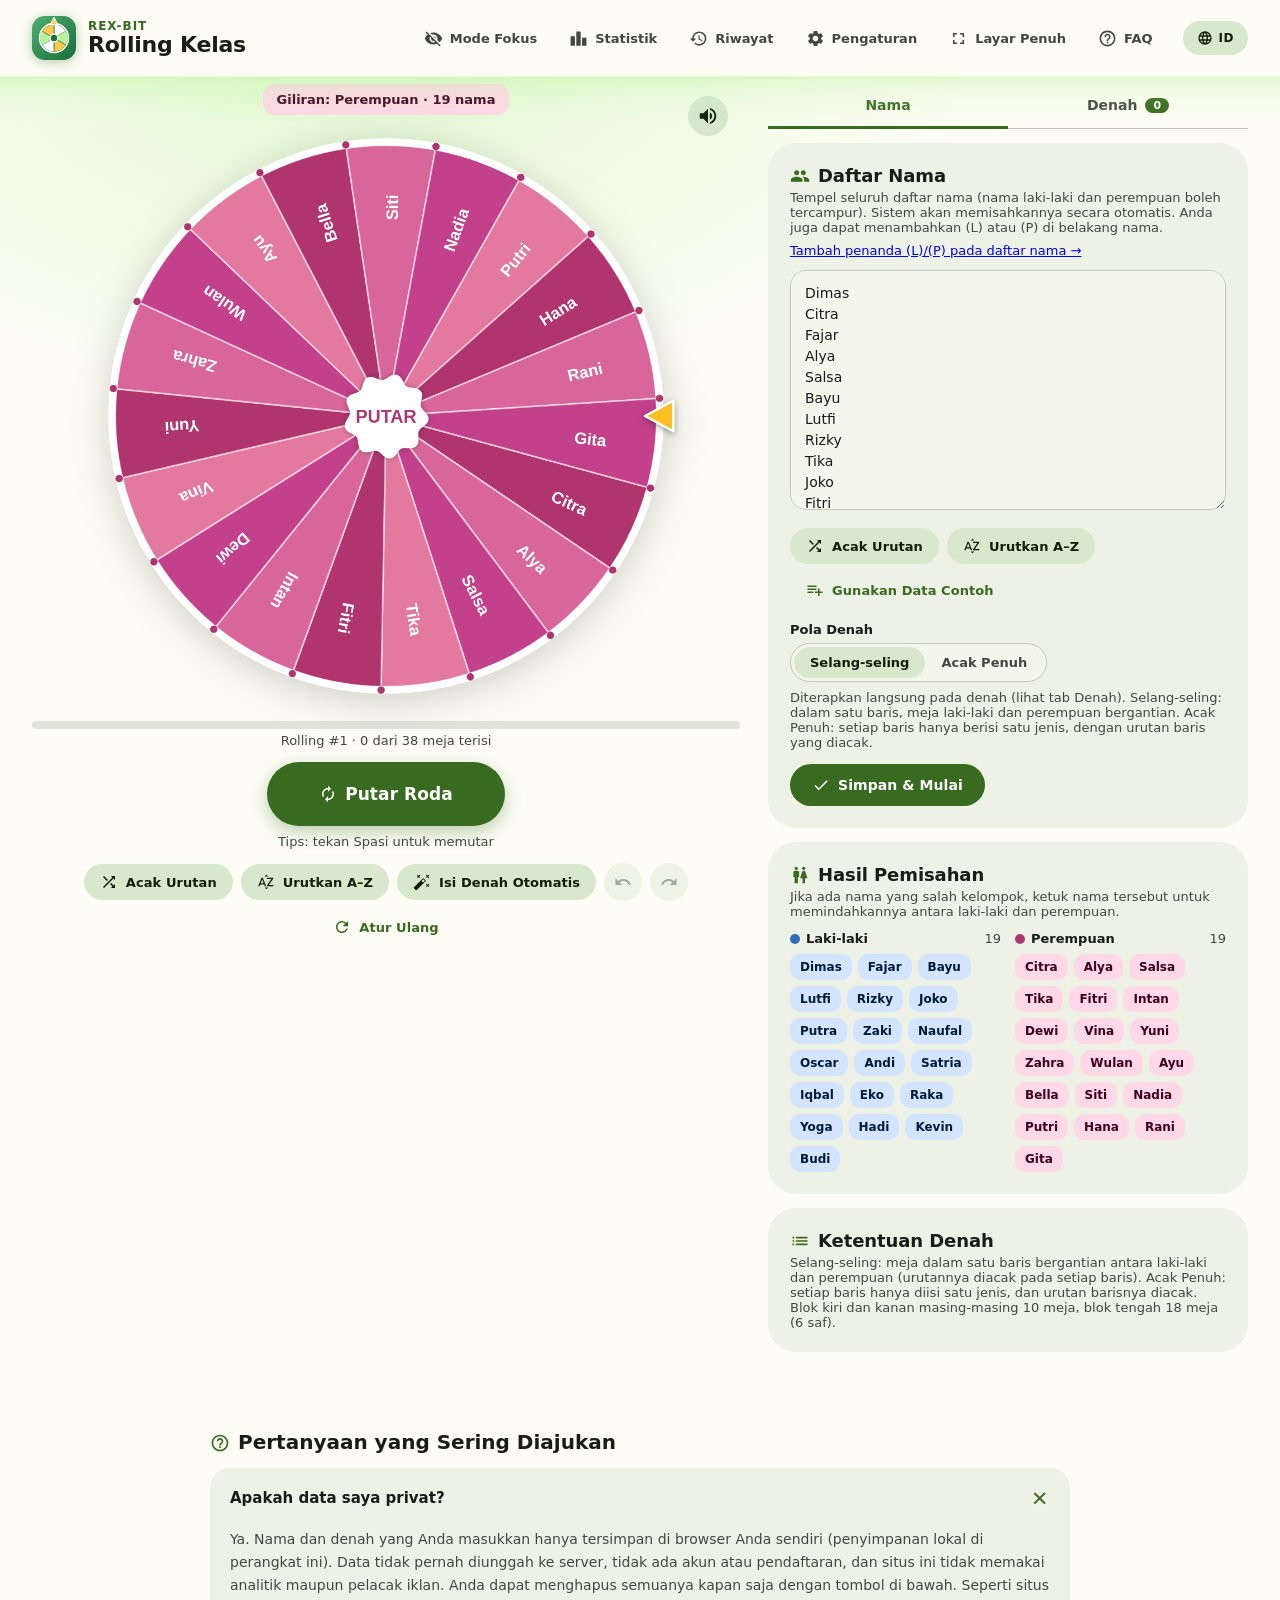
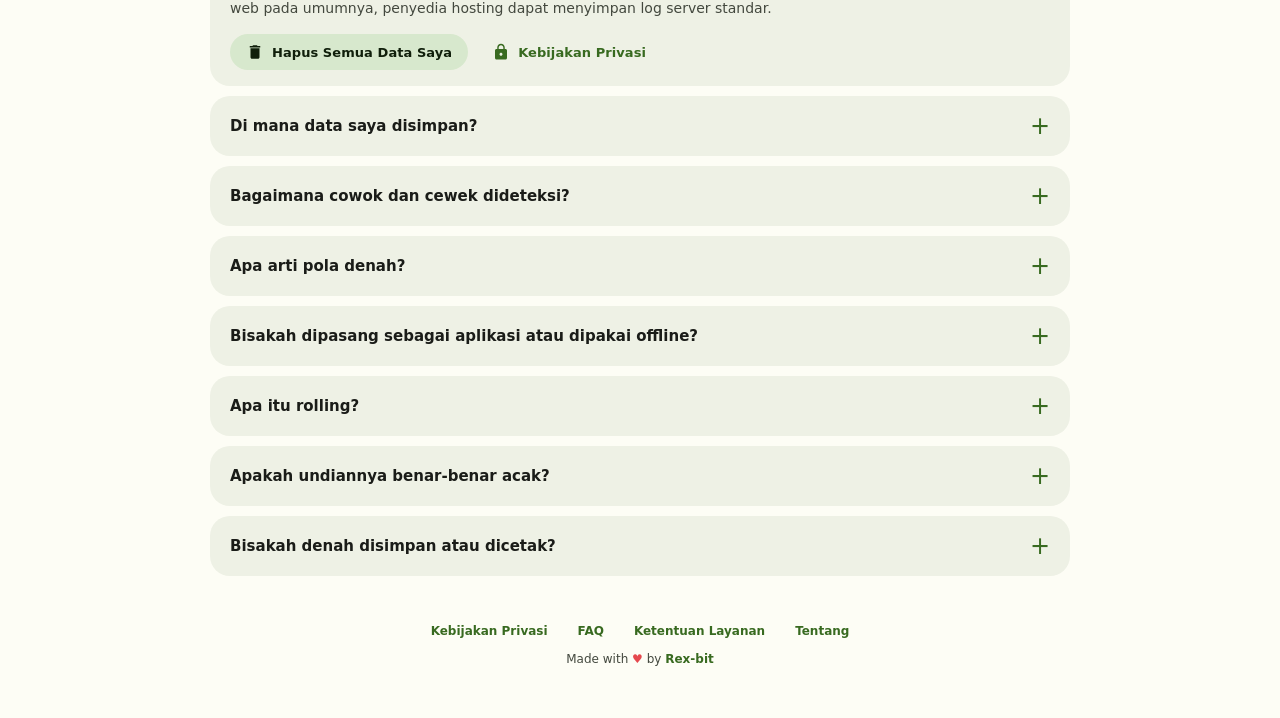
==== commit c8049c99: "Material 3 Expressive pass: shape morph, spring motion, state layers, custom seed color Co-Authored-" ====
--- a/index.html
+++ b/index.html
@@ -320,6 +320,7 @@
 .stnote{font-size:13px;color:var(--onv);margin:2px 0 8px}
 .cp h4{margin:14px 0 2px;font-size:14px}
 </style>
+<link rel="stylesheet" href="assets/expressive.css">
 </head>
 <body>
 
@@ -446,7 +447,8 @@
   <div class="cp" data-p="2">
     <div class="crow"><label for="cLang" data-i18n="sLang"></label><div class="grow"><select id="cLang"><option value="id">Bahasa Indonesia</option><option value="en">English</option></select></div></div>
     <div class="crow"><label for="cMode" data-i18n="sMode"></label><div class="grow"><select id="cMode"><option value="system" data-i18n="mSys"></option><option value="light" data-i18n="mLight"></option><option value="dark" data-i18n="mDark"></option></select></div></div>
-    <div class="crow"><label for="cTheme" data-i18n="sTheme"></label><div class="grow"><select id="cTheme"><option value="green" data-i18n="thG"></option><option value="blue" data-i18n="thB"></option><option value="purple" data-i18n="thP"></option><option value="orange" data-i18n="thO"></option><option value="pink" data-i18n="thK"></option></select></div></div>
+    <div class="crow"><label for="cTheme" data-i18n="sTheme"></label><div class="grow"><select id="cTheme"><option value="green" data-i18n="thG"></option><option value="blue" data-i18n="thB"></option><option value="purple" data-i18n="thP"></option><option value="orange" data-i18n="thO"></option><option value="pink" data-i18n="thK"></option><option value="custom" data-i18n="thC"></option></select></div></div>
+    <div class="crow" id="cSeedRow" hidden><label for="cSeed" data-i18n="sSeed"></label><div class="grow"><input type="color" id="cSeed" style="width:56px;height:36px;border:0;padding:0;background:none;cursor:pointer"></div></div>
     <div class="crow"><label for="cPal" data-i18n="sPal"></label><div class="grow"><select id="cPal"><option value="gender" data-i18n="oPalG"></option><option value="rainbow" data-i18n="oPalR"></option></select></div></div>
     <div class="crow chk"><label for="cPegs" data-i18n="sPegs"></label><input type="checkbox" id="cPegs"></div>
     <div class="crow chk"><label for="cBg" data-i18n="sBg"></label><input type="checkbox" id="cBg"></div>
@@ -496,7 +498,7 @@
 <script>
 /* ---------- i18n: English / Bahasa Indonesia ---------- */
 const I18N={
-en:{statBtn:'Statistics',statTitle:'Seating fairness',statHint:'Front = first 2 rows. Based on {n} rolling round(s) saved in this browser.',statNever:'Never sat in front',statAll:'Times in front',statEmpty:'No seating data yet',statEmptyD:'Seat at least one student to see statistics.',statAllEq:'Everyone has sat in front at least once.',statDays:'Rolling #{r} has been running for {d} days.',statToday:'Rolling #{r} started today.',sRemind:'Rolling reminder',r0:'Off',r3:'After 3 days',r7:'After 7 days',r14:'After 14 days',r30:'After 30 days',tRemind:'It has been {d} days since Rolling #{r} started. Time for a new round?',
+en:{thC:'Custom color',sSeed:'Your color',statBtn:'Statistics',statTitle:'Seating fairness',statHint:'Front = first 2 rows. Based on {n} rolling round(s) saved in this browser.',statNever:'Never sat in front',statAll:'Times in front',statEmpty:'No seating data yet',statEmptyD:'Seat at least one student to see statistics.',statAllEq:'Everyone has sat in front at least once.',statDays:'Rolling #{r} has been running for {d} days.',statToday:'Rolling #{r} started today.',sRemind:'Rolling reminder',r0:'Off',r3:'After 3 days',r7:'After 7 days',r14:'After 14 days',r30:'After 30 days',tRemind:'It has been {d} days since Rolling #{r} started. Time for a new round?',
 actBtn:'History',actTitle:'Activity history',actHint:'Your recent actions in this browser, newest first.',actEmpty:'No activity yet',actEmptyD:'Actions like spinning, shuffling and swapping seats will show up here.',actClear:'Clear history',actSure:'Delete all {n} history entries? This cannot be undone.',actYes:'Yes, delete',actNo:'Cancel',actCleared:'History cleared',actClose:'Close',
 redo:'Redo',tUndoA:'Undone: {a}',tRedoA:'Redone: {a}',tNoUndo:'Nothing to undo',tNoRedo:'Nothing to redo',tClose:'Dismiss notification',
 a_spin:'Spin result',d_spin:'{n} \u2192 {w} (Rolling {r})',a_next:'New rolling round',d_next:'Started Rolling #{r}',a_pattern:'Pattern reshuffled',d_pattern:'A new desk pattern was generated.',a_mode:'Seat pattern changed',d_mode:'Mode: {m}',a_sort:'Names sorted A\u2013Z',d_sort:'{n} names.',a_shuf:'Names shuffled',d_shuf:'{n} names.',a_shufSeats:'Seats shuffled automatically',d_shufSeats:'{n} students seated.',a_reset:'Seats cleared',d_reset:'All seats were emptied.',a_save:'Name list saved',d_save:'{n} names, seats reset.',a_demo:'Sample data loaded',d_demo:'The name list was replaced with sample names.',a_swap:'Seats swapped',d_swap:'{a} \u2194 {b}',a_gender:'Gender changed',d_gender:'{n} is now in the {g} list.',a_names:'Name list edited',d_names:'The name list was edited.',a_undo:'Undo',d_undo:'Undone: {a}',a_redo:'Redo',d_redo:'Redone: {a}',a_export:'Data exported',d_export:'{w} as {f}',a_backup:'Backup saved',d_backup:'Backup file downloaded.',a_cfgReset:'Settings reset',d_cfgReset:'All settings were restored to default.',
@@ -517,7 +519,7 @@
  secL:'Left',secM:'Middle',secR:'Right',row:'row',wheelSpin:'SPIN',
  finLabel:'Rolling #{n} complete',finTitle:'All students are seated',finDesc:'Start the next rolling? A new randomized seating plan will be created, and this one is kept in the history.',finLater:'Close',
  wheelDone:'Completed',wheelNone:'No names left',histNow:'current',histView:'Viewing Rolling {n} (read only)'},
-id:{statBtn:'Statistik',statTitle:'Keadilan tempat duduk',statHint:'Depan = 2 baris pertama. Berdasarkan {n} rolling yang tersimpan di browser ini.',statNever:'Belum pernah di depan',statAll:'Jumlah duduk di depan',statEmpty:'Belum ada data denah',statEmptyD:'Tempatkan setidaknya satu siswa untuk melihat statistik.',statAllEq:'Semua sudah pernah duduk di depan.',statDays:'Rolling #{r} sudah berjalan {d} hari.',statToday:'Rolling #{r} dimulai hari ini.',sRemind:'Pengingat rolling',r0:'Mati',r3:'Setelah 3 hari',r7:'Setelah 7 hari',r14:'Setelah 14 hari',r30:'Setelah 30 hari',tRemind:'Sudah {d} hari sejak Rolling #{r} dimulai. Waktunya rolling baru?',
+id:{thC:'Warna sendiri',sSeed:'Warna Anda',statBtn:'Statistik',statTitle:'Keadilan tempat duduk',statHint:'Depan = 2 baris pertama. Berdasarkan {n} rolling yang tersimpan di browser ini.',statNever:'Belum pernah di depan',statAll:'Jumlah duduk di depan',statEmpty:'Belum ada data denah',statEmptyD:'Tempatkan setidaknya satu siswa untuk melihat statistik.',statAllEq:'Semua sudah pernah duduk di depan.',statDays:'Rolling #{r} sudah berjalan {d} hari.',statToday:'Rolling #{r} dimulai hari ini.',sRemind:'Pengingat rolling',r0:'Mati',r3:'Setelah 3 hari',r7:'Setelah 7 hari',r14:'Setelah 14 hari',r30:'Setelah 30 hari',tRemind:'Sudah {d} hari sejak Rolling #{r} dimulai. Waktunya rolling baru?',
 actBtn:'Riwayat',actTitle:'Riwayat aktivitas',actHint:'Aktivitas terbaru Anda di browser ini, terbaru di atas.',actEmpty:'Belum ada aktivitas',actEmptyD:'Tindakan seperti memutar, mengacak, dan menukar kursi akan muncul di sini.',actClear:'Hapus riwayat',actSure:'Hapus semua {n} entri riwayat? Tindakan ini tidak bisa dibatalkan.',actYes:'Ya, hapus',actNo:'Batal',actCleared:'Riwayat dihapus',actClose:'Tutup',
 redo:'Ulangi',tUndoA:'Dibatalkan: {a}',tRedoA:'Diulang: {a}',tNoUndo:'Tidak ada yang bisa diurungkan',tNoRedo:'Tidak ada yang bisa diulang',tClose:'Tutup notifikasi',
 a_spin:'Hasil putaran',d_spin:'{n} \u2192 {w} (Rolling {r})',a_next:'Rolling baru',d_next:'Memulai Rolling #{r}',a_pattern:'Pola diacak ulang',d_pattern:'Pola meja baru dibuat.',a_mode:'Pola denah diganti',d_mode:'Mode: {m}',a_sort:'Nama diurutkan A\u2013Z',d_sort:'{n} nama.',a_shuf:'Nama diacak',d_shuf:'{n} nama.',a_shufSeats:'Denah diacak otomatis',d_shufSeats:'{n} siswa ditempatkan.',a_reset:'Meja dikosongkan',d_reset:'Semua meja dikosongkan.',a_save:'Daftar nama disimpan',d_save:'{n} nama, meja dikosongkan.',a_demo:'Data contoh dimuat',d_demo:'Daftar nama diganti dengan nama contoh.',a_swap:'Kursi ditukar',d_swap:'{a} \u2194 {b}',a_gender:'Gender diubah',d_gender:'{n} dipindah ke daftar {g}.',a_names:'Daftar nama diubah',d_names:'Daftar nama diedit.',a_undo:'Urungkan',d_undo:'Dibatalkan: {a}',a_redo:'Ulangi',d_redo:'Diulang: {a}',a_export:'Data diekspor',d_export:'{w} sebagai {f}',a_backup:'Cadangan disimpan',d_backup:'Berkas cadangan diunduh.',a_cfgReset:'Pengaturan direset',d_cfgReset:'Semua pengaturan dikembalikan ke bawaan.',
@@ -545,7 +547,7 @@
 const SECS=[{id:'L',cols:2,rows:5},{id:'M',cols:3,rows:6},{id:'R',cols:2,rows:5}];
 const TOTAL=SECS.reduce((a,s)=>a+s.cols*s.rows,0);
 const KEY='rolling-kelas-v2';
-const CFG0={tick:'tick',tv:70,dur:5,idle:true,fan:'clap',fv:60,conf:true,pop:true,msg:'',auto:3,pal:'gender',theme:'green',themeMode:'system',pegs:true,bg:true,toasts:true,remind:'0'};
+const CFG0={tick:'tick',tv:70,dur:5,idle:true,fan:'clap',fv:60,conf:true,pop:true,msg:'',auto:3,pal:'gender',theme:'green',seed:'#386a20',themeMode:'system',pegs:true,bg:true,toasts:true,remind:'0'};
 let cfg={...CFG0};
 let seats=[],people=[],ov={},startMode='A',spinning=false,rot=0,pool=[],tab=1,lastPlaced=-1,muted=false;
 let undoS=[],redoS=[],restoring=false,actLog=[],roundAt=Date.now();
@@ -783,6 +785,7 @@
   let d={};try{d=JSON.parse(localStorage.getItem(KEY)||'{}')}catch(e){}
   ov=d.ov||{};startMode=d.s2==='R'?'R':'A';muted=!!d.mute;lang=I18N[d.lang]?d.lang:'id';if(!I18N[d.lang]){try{const l2=localStorage.getItem('rolling-kelas-lang');if(I18N[l2])lang=l2}catch(e){}}
   cfg={...CFG0};if(d.cfg&&typeof d.cfg==='object')for(const k in CFG0)if(typeof d.cfg[k]===typeof CFG0[k])cfg[k]=d.cfg[k];
+  if(!/^#[0-9a-f]{6}$/i.test(cfg.seed))cfg.seed=CFG0.seed;
   round=d.round||1;history=Array.isArray(d.hist)?d.hist:[];doneNotified=!!d.dn;roundAt=d.ra>0&&d.ra<=Date.now()?d.ra:Date.now();
   $('names').value=d.names||'';
   if(!$('names').value.trim())$('names').value=defaultNames();
@@ -815,6 +818,19 @@
 const WR=['#e5534b','#f08c3a','#f2c33d','#4caf6e','#2fa7b8','#4a7fd6','#8f5bd1','#d9669b'];
 const WP={M:['#2f6fb8','#4a90d9','#1d8fa8','#5b7fd6'],F:['#b0356f','#d9669b','#c2418a','#e3799f']};
 function segAt(n){const a=2*Math.PI/n;return Math.floor((((-rot)%(2*Math.PI))+2*Math.PI)%(2*Math.PI)/a)%n}
+/* centre hub: a polar shape that morphs (spring) between cookie / circle / sunny / clover shapes on every spin */
+const CSHAPES=[[9,.085],[0,0],[6,.1],[4,.1],[12,.06],[5,.115]],RM=matchMedia('(prefers-reduced-motion: reduce)').matches;
+let cS={i:0,j:0,t0:-1e9};
+function ctrNext(){cS={i:cS.j,j:(cS.j+1)%CSHAPES.length,t0:performance.now()}}
+function ctrPath(cx,cy,r0){
+  const now=performance.now(),k=RM?1:Math.min(1,(now-cS.t0)/800),e=k>=1?1:1-Math.exp(-6*k)*Math.cos(10*k),ph=RM?0:now/5000;
+  const A=CSHAPES[cS.i],B=CSHAPES[cS.j];ctx.beginPath();
+  for(let q=0;q<=96;q++){
+    const th=q/96*Math.PI*2,fa=1+A[1]*Math.cos(A[0]*(th+ph)),fb=1+B[1]*Math.cos(B[0]*(th+ph)),r=r0*(fa+(fb-fa)*e)/1.04;
+    q?ctx.lineTo(cx+r*Math.cos(th),cy+r*Math.sin(th)):ctx.moveTo(cx+r*Math.cos(th),cy+r*Math.sin(th));
+  }
+  ctx.closePath();
+}
 function drawWheel(){
   const W=680,R=W/2;ctx.setTransform(canvas.width/W,0,0,canvas.width/W,0,0);ctx.clearRect(0,0,W,W);
   const{g,list}=currentPool();pool=list;
@@ -839,7 +855,7 @@
   ctx.beginPath();ctx.arc(R,R,R-6,0,7);ctx.lineWidth=9;ctx.strokeStyle='rgba(255,255,255,.95)';ctx.stroke();
   if(cfg.pegs)for(let i=0;i<n;i++){const an=rot+i*a;ctx.beginPath();ctx.arc(R+(R-6)*Math.cos(an),R+(R-6)*Math.sin(an),4.5,0,7);ctx.fillStyle=pal[0];ctx.fill()}
   ctx.shadowColor='rgba(0,0,0,.3)';ctx.shadowBlur=10;
-  ctx.beginPath();ctx.arc(R,R,54,0,7);ctx.fillStyle='#fff';ctx.fill();ctx.shadowBlur=0;
+  ctrPath(R,R,50);ctx.fillStyle='#fff';ctx.fill();ctx.shadowBlur=0;
   ctx.fillStyle=pal[0];ctx.font='700 22px sans-serif';ctx.textAlign='center';ctx.fillText(t('wheelSpin'),R,R+8);
 }
 
@@ -998,7 +1014,7 @@
   const ta=Math.min(900,dur*.3),T2=dur-ta;
   const vp=(4*delta/T2-2*ta*v0/T2)/(1+2*ta/T2),A=ta*(v0+vp)/2,D=delta-A;
   let last=segAt(n);
-  spinning=true;$('spin').disabled=true;$('shuffle').disabled=true;updUR();
+  spinning=true;$('spin').disabled=true;$('shuffle').disabled=true;updUR();ctrNext();
   (function step(ts){
     const el=Math.min(dur,ts-t0),p=el/dur;
     rot=start+(el<ta?v0*el+(vp-v0)*ta*(Math.pow(el/ta,3)-Math.pow(el/ta,4)/2):A+D*(1-Math.pow(1-(el-ta)/T2,4)));
@@ -1255,20 +1271,20 @@
 
 /* ---------- settings ---------- */
 function applyTheme(){if(window.RKTheme)RKTheme(cfg)}
-const CFG_BIND=[['cTick','tick'],['cTv','tv','oTv','%'],['cDur','dur','oDur',' s'],['cIdle','idle'],['cFan','fan'],['cFv','fv','oFv','%'],['cConf','conf'],['cPop','pop'],['cMsg','msg'],['cAuto','auto','oAuto',' s'],['cTheme','theme'],['cMode','themeMode'],['cToasts','toasts'],['cRemind','remind'],['cPal','pal'],['cPegs','pegs'],['cBg','bg']];
+const CFG_BIND=[['cTick','tick'],['cTv','tv','oTv','%'],['cDur','dur','oDur',' s'],['cIdle','idle'],['cFan','fan'],['cFv','fv','oFv','%'],['cConf','conf'],['cPop','pop'],['cMsg','msg'],['cAuto','auto','oAuto',' s'],['cTheme','theme'],['cSeed','seed'],['cMode','themeMode'],['cToasts','toasts'],['cRemind','remind'],['cPal','pal'],['cPegs','pegs'],['cBg','bg']];
 function applyCfg(){
-  applyTheme();$('cLang').value=lang;
+  applyTheme();$('cSeedRow').hidden=cfg.theme!=='custom';$('cLang').value=lang;
   document.body.classList.toggle('flat',!cfg.bg);
   CFG_BIND.forEach(([id,k,o,u])=>{const el=$(id);if(el.type==='checkbox')el.checked=!!cfg[k];else el.value=cfg[k];if(o)$(o).textContent=cfg[k]+(u||'')});
   if(typeof drawWheel==='function'&&pool)drawWheel();
 }
 function cfgText(){$('cMsg').placeholder=t('winLabel')}
 CFG_BIND.forEach(([id,k,o,u])=>{
-  const el=$(id),ev=(el.type==='range'||el.type==='text')?'input':'change';
+  const el=$(id),ev=(el.type==='range'||el.type==='text'||el.type==='color')?'input':'change';
   el.addEventListener(ev,()=>{
     cfg[k]=el.type==='checkbox'?el.checked:(el.type==='range'?+el.value:el.value);
     if(o)$(o).textContent=cfg[k]+(u||'');
-    if(k==='theme'||k==='themeMode')applyTheme();
+    if(k==='theme'||k==='themeMode'||k==='seed'){applyTheme();$('cSeedRow').hidden=cfg.theme!=='custom'}
     if(k==='bg')document.body.classList.toggle('flat',!cfg.bg);
     if(k==='pal'||k==='pegs')drawWheel();
     persist();
--- a/assets/expressive.css
+++ b/assets/expressive.css
@@ -0,0 +1,50 @@
+/* Material 3 Expressive pass: shape scale, spring motion, shape morph on press/selection, state layers, focus ring.
+   Shared by the app and the info pages. Loaded after the page's own CSS. */
+:root{
+  --shape-xs:8px;--shape-sm:12px;--shape-md:16px;--shape-lg:20px;--shape-xl:28px;--shape-xxl:36px;
+  --spring:cubic-bezier(.34,1.56,.64,1);--spring-soft:cubic-bezier(.3,1.25,.5,1);--emph:cubic-bezier(.2,0,0,1);
+}
+/* motion: spatial properties use a spring, colour/opacity stay quick and non-bouncy */
+.btn,.hbtn,.icon,.langbtn,.nchip,.hchip,.seg button,.ptab,.chip,.mmenu button,.menu button,.flink,a.flink{
+  transition:border-radius .4s var(--spring),transform .4s var(--spring),background-color .2s var(--emph),color .2s var(--emph),box-shadow .25s var(--emph),opacity .2s;
+}
+/* shape morph: pressed controls squash from pill/circle to a rounded rectangle */
+.btn:active:not(:disabled){border-radius:var(--shape-md);transform:scale(.97)}
+.btn.sm:active:not(:disabled){border-radius:var(--shape-sm)}
+.icon:active,.langbtn:active,.hbtn:active{border-radius:var(--shape-sm);transform:scale(.94)}
+.nchip:active{border-radius:var(--shape-xs)}
+/* toggle morph: unselected = rounded rectangle, selected = fully round (springs between them) */
+.seg{border-radius:var(--shape-lg)}
+.seg button{border-radius:var(--shape-sm)}
+.seg button.on{border-radius:100px}
+.hchip{border-radius:var(--shape-sm)}
+.hchip.on{border-radius:100px}
+/* state layers (hover 8%, focus 10%) drawn with an inset shadow so no extra markup is needed */
+@media(hover:hover){
+  .btn.fill:hover:not(:disabled){box-shadow:inset 0 0 0 100px color-mix(in srgb,var(--on-primary) 8%,transparent),0 2px 8px color-mix(in srgb,var(--primary) 35%,transparent)}
+  .btn.tonal:hover:not(:disabled),.icon:hover,.langbtn:hover{box-shadow:inset 0 0 0 100px color-mix(in srgb,var(--on-sc) 8%,transparent)}
+  .btn.text:hover:not(:disabled){box-shadow:inset 0 0 0 100px color-mix(in srgb,var(--primary) 8%,transparent)}
+  .nchip:hover,.hchip:hover,.seg button:hover:not(.on){box-shadow:inset 0 0 0 100px color-mix(in srgb,var(--on-bg) 7%,transparent)}
+}
+:where(button,select,input,textarea,a,summary):focus-visible{outline:3px solid color-mix(in srgb,var(--primary) 55%,transparent);outline-offset:2px}
+textarea:focus-visible{outline:0}
+/* larger, more emphasized shapes and type */
+.card{border-radius:var(--shape-xl)}
+.card h2{font-size:18px;font-weight:700;letter-spacing:-.005em}
+.btn{font-weight:650;letter-spacing:.005em}
+.btn.big{min-height:64px;padding:16px 52px;font-size:17px;font-weight:700;box-shadow:0 6px 18px color-mix(in srgb,var(--primary) 32%,transparent)}
+.btn.big:active:not(:disabled){border-radius:var(--shape-lg)}
+.wincard{border-radius:var(--shape-xxl)}
+.chip{font-weight:650}
+.brand b{letter-spacing:-.01em}
+/* seats morph from a circle into their rounded-rectangle shape when a student lands on them */
+@keyframes popm{0%{transform:scale(.3);border-radius:50%}55%{transform:scale(1.12);border-radius:34%}100%{transform:none;border-radius:12px}}
+.seat.pop{animation:popm .6s var(--spring)}
+.seat{transition:border-radius .35s var(--spring),background-color .25s,transform .35s var(--spring)}
+@media(hover:hover){.seat.fm:hover,.seat.ff:hover{border-radius:18px;transform:scale(1.04)}}
+/* page transitions */
+section{animation-timing-function:var(--emph)}
+@media(prefers-reduced-motion:reduce){
+  .btn,.hbtn,.icon,.langbtn,.nchip,.hchip,.seg button,.ptab,.chip,.seat{transition-duration:.01s!important}
+  .seat.pop{animation:none}
+}
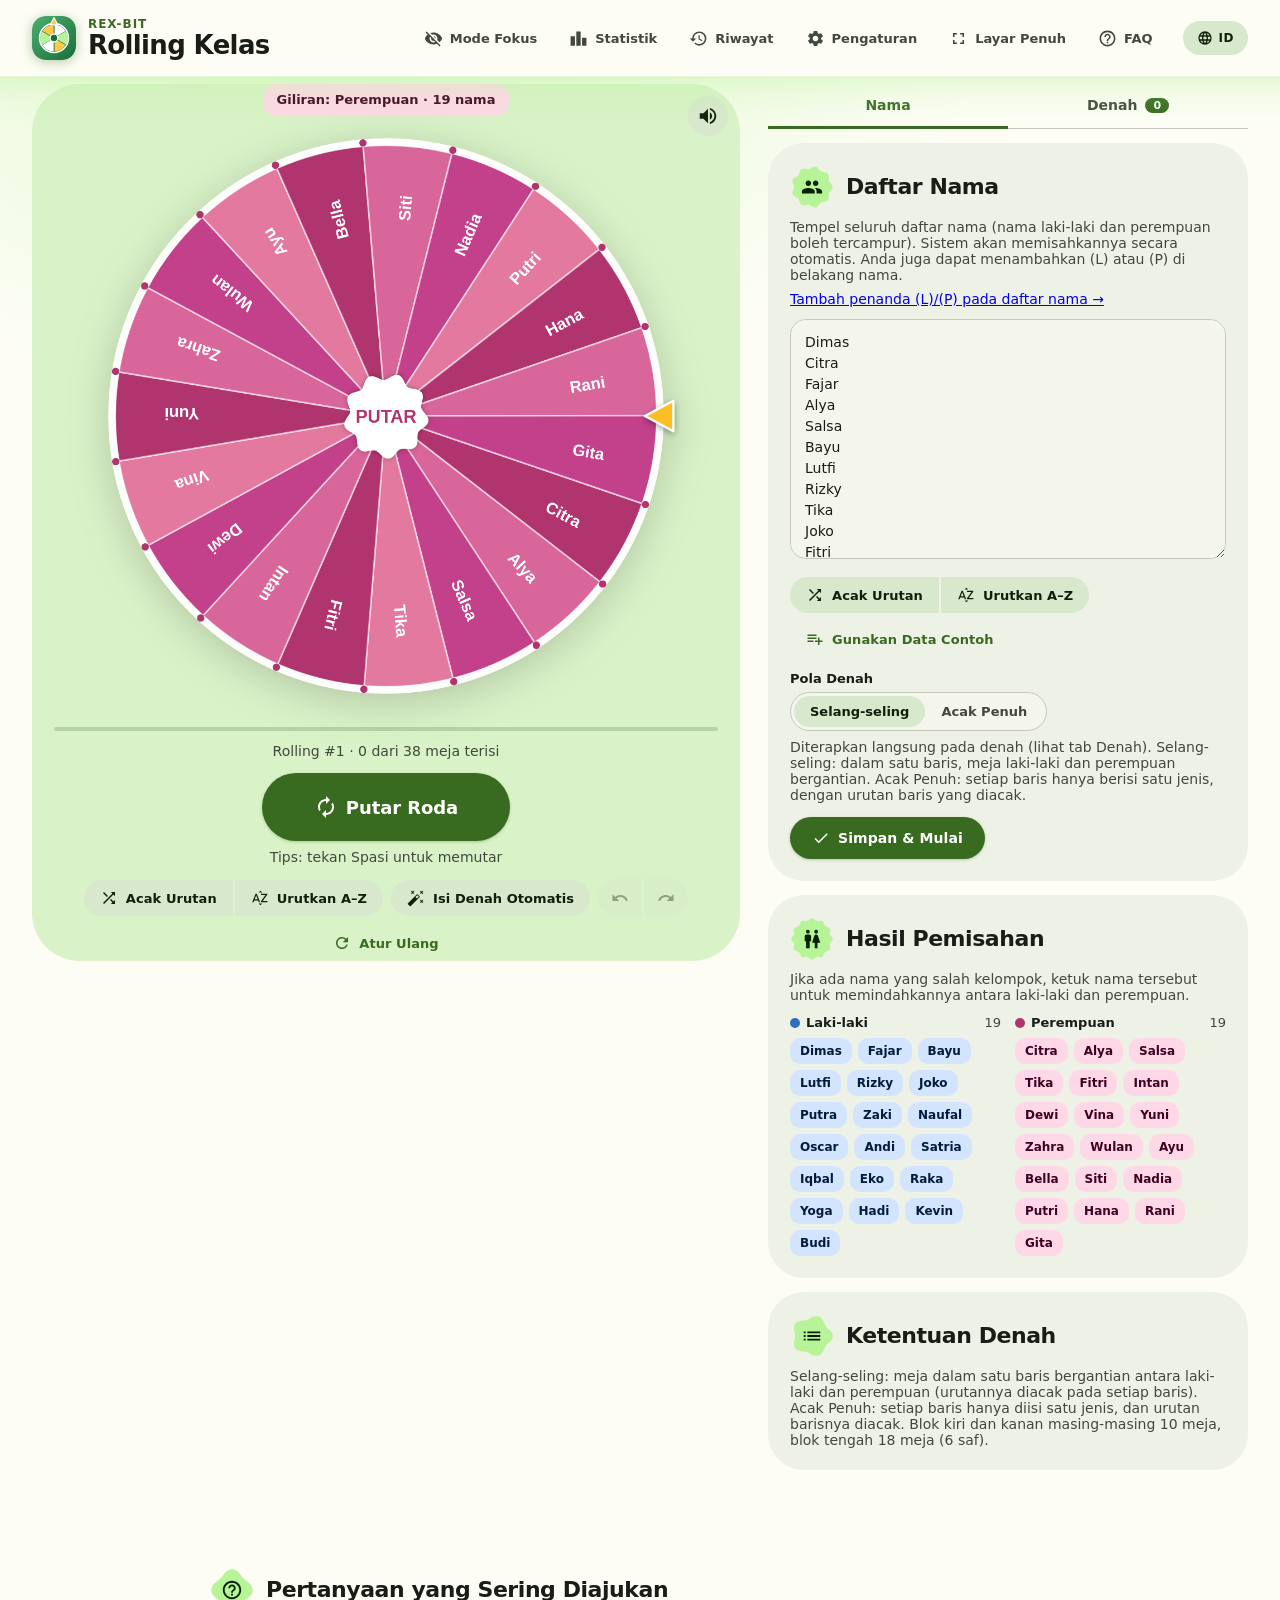
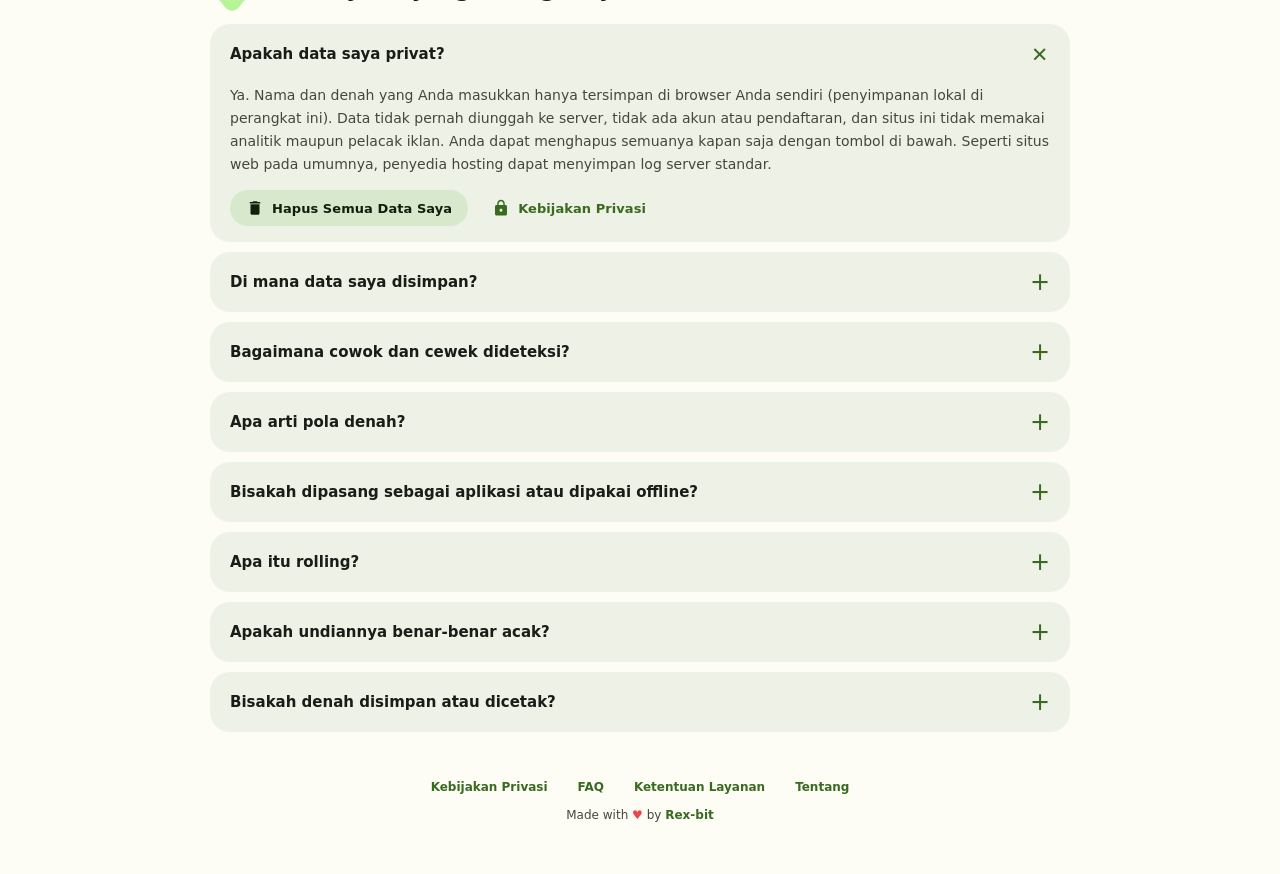
==== commit f6f1e8e8: "Expressive v2: wavy progress, shaped icon containers, connected button groups, bold type, colour-blo" ====
--- a/index.html
+++ b/index.html
@@ -347,8 +347,8 @@
       <p class="hint" style="margin-top:-4px"><a href="tag-names.html" data-i18n="tagLink"></a></p>
       <div class="field"><textarea id="names" placeholder="Budi&#10;Siti&#10;Andi (L)&#10;Dewi (P)&#10;..."></textarea></div>
       <div class="row" style="margin-bottom:14px">
-        <button class="btn tonal sm" data-act="shuf" data-i18n="shuffle"></button>
-        <button class="btn tonal sm" data-act="az" data-i18n="sortAZ"></button>
+        <div class="grp"><button class="btn tonal sm" data-act="shuf" data-i18n="shuffle"></button>
+        <button class="btn tonal sm" data-act="az" data-i18n="sortAZ"></button></div>
         <button class="btn text sm" id="demo" data-i18n="loadDemo"></button>
       </div>
       <div class="field"><label data-i18n="frontRow"></label>
@@ -384,11 +384,11 @@
       <div class="row c" style="margin-bottom:10px"><button class="btn fill big" id="spin" data-i18n="spin"></button></div>
       <p class="hint kbd" style="text-align:center;margin:-2px 0 14px" data-i18n="kbd"></p>
       <div class="row c">
-        <button class="btn tonal sm" data-act="shuf" data-i18n="shuffle"></button>
-        <button class="btn tonal sm" data-act="az" data-i18n="sortAZ"></button>
+        <div class="grp"><button class="btn tonal sm" data-act="shuf" data-i18n="shuffle"></button>
+        <button class="btn tonal sm" data-act="az" data-i18n="sortAZ"></button></div>
         <button class="btn tonal sm" id="shuffle" data-i18n="shuffleSeats"></button>
-        <button class="btn tonal sm ico" id="undo" data-i18n="undo"></button>
-        <button class="btn tonal sm ico" id="redo" data-i18n="redo"></button>
+        <div class="grp"><button class="btn tonal sm ico" id="undo" data-i18n="undo"></button>
+        <button class="btn tonal sm ico" id="redo" data-i18n="redo"></button></div>
         <button class="btn text sm" id="reset" data-i18n="reset"></button>
       </div>
     </div>
@@ -1260,9 +1260,10 @@
  ['#cfgHd','settings'],['#focusHd','hide'],['#dSave','download'],['#dOpen','upload'],['#dInstall','download'],['#cfgBtn','settings'],['#focusBtn','hide'],['#faqMore','help'],['#undo','undo'],['#redo','redo'],['#actHd','history'],['#statHd','stats'],['#statBtn','stats'],['#actBtn','history'],['#unfocus','show'],['#cPrevT','play'],['#cPrevF','play'],['#cOk','check'],['#cReset','reset'],['#fs','fullscreen'],['#faqBtn','help'],['#polClose','close'],['#polWipe','delete'],
  ['h2[data-i18n="namesTitle"]','people'],['h2[data-i18n="splitTitle"]','wc'],['h2[data-i18n="rulesTitle"]','rules'],['h2[data-i18n="faqTitle"]','help']];
 function mkIcon(name){const NS='http://www.w3.org/2000/svg',v=document.createElementNS(NS,'svg');v.setAttribute('viewBox','0 0 24 24');v.setAttribute('aria-hidden','true');const pa=document.createElementNS(NS,'path');pa.setAttribute('d',ICONS[name]);v.appendChild(pa);return v}
+let shpN=0;
 function addIcon(el,name){
   if(el.querySelector('svg'))return;
-  const v=mkIcon(name);if(el.tagName==='H2')v.setAttribute('class','hi');
+  let v=mkIcon(name);if(el.tagName==='H2'){v.setAttribute('class','hi');const w=document.createElement('span');w.className='shp s'+(shpN++%4);w.appendChild(v);v=w}
   const key=el.dataset.i18n;
   if(key){el.removeAttribute('data-i18n');el.textContent='';el.appendChild(v);const sp=document.createElement('span');sp.dataset.i18n=key;el.appendChild(sp)}
   else el.insertBefore(v,el.firstChild);
--- a/assets/expressive.css
+++ b/assets/expressive.css
@@ -48,3 +48,47 @@
   .btn,.hbtn,.icon,.langbtn,.nchip,.hchip,.seg button,.ptab,.chip,.seat{transition-duration:.01s!important}
   .seat.pop{animation:none}
 }
+
+/* ===== Expressive v2: visible M3E signatures ===== */
+:root{--m-cookie:url("data:image/svg+xml,%3Csvg xmlns='http://www.w3.org/2000/svg' viewBox='0 0 100 100'%3E%3Cpath d='M97.00%2C50.00 L96.82%2C51.64 L96.30%2C53.24 L95.48%2C54.78 L94.44%2C56.25 L93.26%2C57.63 L92.04%2C58.94 L90.87%2C60.19 L89.83%2C61.42 L88.99%2C62.67 L88.39%2C63.97 L88.02%2C65.36 L87.86%2C66.85 L87.86%2C68.46 L87.94%2C70.18 L88.04%2C71.96 L88.06%2C73.78 L87.91%2C75.57 L87.55%2C77.28 L86.92%2C78.84 L86.00%2C80.21 L84.82%2C81.35 L83.39%2C82.24 L81.77%2C82.90 L80.03%2C83.35 L78.23%2C83.65 L76.46%2C83.86 L74.76%2C84.07 L73.17%2C84.35 L71.73%2C84.77 L70.43%2C85.38 L69.25%2C86.20 L68.17%2C87.24 L67.13%2C88.48 L66.10%2C89.85 L65.02%2C91.28 L63.87%2C92.68 L62.61%2C93.96 L61.23%2C95.03 L59.74%2C95.83 L58.16%2C96.29 L56.52%2C96.39 L54.85%2C96.16 L53.19%2C95.62 L51.57%2C94.85 L50.00%2C93.93 L48.50%2C92.95 L47.06%2C92.02 L45.67%2C91.21 L44.29%2C90.60 L42.91%2C90.23 L41.48%2C90.10 L39.98%2C90.21 L38.39%2C90.49 L36.72%2C90.87 L34.98%2C91.28 L33.19%2C91.61 L31.40%2C91.78 L29.65%2C91.72 L28.01%2C91.37 L26.50%2C90.70 L25.17%2C89.73 L24.05%2C88.48 L23.12%2C87.00 L22.37%2C85.36 L21.77%2C83.65 L21.24%2C81.94 L20.74%2C80.30 L20.19%2C78.79 L19.53%2C77.43 L18.71%2C76.26 L17.69%2C75.24 L16.48%2C74.36 L15.08%2C73.55 L13.56%2C72.77 L11.96%2C71.96 L10.38%2C71.07 L8.90%2C70.05 L7.60%2C68.88 L6.56%2C67.55 L5.83%2C66.07 L5.44%2C64.48 L5.39%2C62.79 L5.63%2C61.06 L6.11%2C59.33 L6.74%2C57.63 L7.44%2C55.98 L8.11%2C54.40 L8.66%2C52.89 L9.02%2C51.43 L9.15%2C50.00 L9.02%2C48.57 L8.66%2C47.11 L8.11%2C45.60 L7.44%2C44.02 L6.74%2C42.37 L6.11%2C40.67 L5.63%2C38.94 L5.39%2C37.21 L5.44%2C35.52 L5.83%2C33.93 L6.56%2C32.45 L7.60%2C31.12 L8.90%2C29.95 L10.38%2C28.93 L11.96%2C28.04 L13.56%2C27.23 L15.08%2C26.45 L16.48%2C25.64 L17.69%2C24.76 L18.71%2C23.74 L19.53%2C22.57 L20.19%2C21.21 L20.74%2C19.70 L21.24%2C18.06 L21.77%2C16.35 L22.37%2C14.64 L23.12%2C13.00 L24.05%2C11.52 L25.17%2C10.27 L26.50%2C9.30 L28.01%2C8.63 L29.65%2C8.28 L31.40%2C8.22 L33.19%2C8.39 L34.98%2C8.72 L36.72%2C9.13 L38.39%2C9.51 L39.98%2C9.79 L41.48%2C9.90 L42.91%2C9.77 L44.29%2C9.40 L45.67%2C8.79 L47.06%2C7.98 L48.50%2C7.05 L50.00%2C6.07 L51.57%2C5.15 L53.19%2C4.38 L54.85%2C3.84 L56.52%2C3.61 L58.16%2C3.71 L59.74%2C4.17 L61.23%2C4.97 L62.61%2C6.04 L63.87%2C7.32 L65.02%2C8.72 L66.10%2C10.15 L67.13%2C11.52 L68.17%2C12.76 L69.25%2C13.80 L70.43%2C14.62 L71.73%2C15.23 L73.17%2C15.65 L74.76%2C15.93 L76.46%2C16.14 L78.23%2C16.35 L80.03%2C16.65 L81.77%2C17.10 L83.39%2C17.76 L84.82%2C18.65 L86.00%2C19.79 L86.92%2C21.16 L87.55%2C22.72 L87.91%2C24.43 L88.06%2C26.22 L88.04%2C28.04 L87.94%2C29.82 L87.86%2C31.54 L87.86%2C33.15 L88.02%2C34.64 L88.39%2C36.03 L88.99%2C37.33 L89.83%2C38.58 L90.87%2C39.81 L92.04%2C41.06 L93.26%2C42.37 L94.44%2C43.75 L95.48%2C45.22 L96.30%2C46.76 L96.82%2C48.36Z'/%3E%3C/svg%3E");--m-sunny:url("data:image/svg+xml,%3Csvg xmlns='http://www.w3.org/2000/svg' viewBox='0 0 100 100'%3E%3Cpath d='M97.00%2C50.00 L96.76%2C51.63 L96.08%2C53.22 L95.06%2C54.74 L93.86%2C56.16 L92.67%2C57.52 L91.64%2C58.85 L90.90%2C60.20 L90.52%2C61.62 L90.48%2C63.15 L90.71%2C64.82 L91.07%2C66.59 L91.39%2C68.43 L91.51%2C70.25 L91.31%2C71.97 L90.70%2C73.50 L89.68%2C74.79 L88.29%2C75.83 L86.65%2C76.63 L84.90%2C77.27 L83.19%2C77.85 L81.63%2C78.48 L80.32%2C79.28 L79.28%2C80.32 L78.48%2C81.63 L77.85%2C83.19 L77.27%2C84.90 L76.63%2C86.65 L75.83%2C88.29 L74.79%2C89.68 L73.50%2C90.70 L71.97%2C91.31 L70.25%2C91.51 L68.43%2C91.39 L66.59%2C91.07 L64.82%2C90.71 L63.15%2C90.48 L61.62%2C90.52 L60.20%2C90.90 L58.85%2C91.64 L57.52%2C92.67 L56.16%2C93.86 L54.74%2C95.06 L53.22%2C96.08 L51.63%2C96.76 L50.00%2C97.00 L48.37%2C96.76 L46.78%2C96.08 L45.26%2C95.06 L43.84%2C93.86 L42.48%2C92.67 L41.15%2C91.64 L39.80%2C90.90 L38.38%2C90.52 L36.85%2C90.48 L35.18%2C90.71 L33.41%2C91.07 L31.57%2C91.39 L29.75%2C91.51 L28.03%2C91.31 L26.50%2C90.70 L25.21%2C89.68 L24.17%2C88.29 L23.37%2C86.65 L22.73%2C84.90 L22.15%2C83.19 L21.52%2C81.63 L20.72%2C80.32 L19.68%2C79.28 L18.37%2C78.48 L16.81%2C77.85 L15.10%2C77.27 L13.35%2C76.63 L11.71%2C75.83 L10.32%2C74.79 L9.30%2C73.50 L8.69%2C71.97 L8.49%2C70.25 L8.61%2C68.43 L8.93%2C66.59 L9.29%2C64.82 L9.52%2C63.15 L9.48%2C61.62 L9.10%2C60.20 L8.36%2C58.85 L7.33%2C57.52 L6.14%2C56.16 L4.94%2C54.74 L3.92%2C53.22 L3.24%2C51.63 L3.00%2C50.00 L3.24%2C48.37 L3.92%2C46.78 L4.94%2C45.26 L6.14%2C43.84 L7.33%2C42.48 L8.36%2C41.15 L9.10%2C39.80 L9.48%2C38.38 L9.52%2C36.85 L9.29%2C35.18 L8.93%2C33.41 L8.61%2C31.57 L8.49%2C29.75 L8.69%2C28.03 L9.30%2C26.50 L10.32%2C25.21 L11.71%2C24.17 L13.35%2C23.37 L15.10%2C22.73 L16.81%2C22.15 L18.37%2C21.52 L19.68%2C20.72 L20.72%2C19.68 L21.52%2C18.37 L22.15%2C16.81 L22.73%2C15.10 L23.37%2C13.35 L24.17%2C11.71 L25.21%2C10.32 L26.50%2C9.30 L28.03%2C8.69 L29.75%2C8.49 L31.57%2C8.61 L33.41%2C8.93 L35.18%2C9.29 L36.85%2C9.52 L38.38%2C9.48 L39.80%2C9.10 L41.15%2C8.36 L42.48%2C7.33 L43.84%2C6.14 L45.26%2C4.94 L46.78%2C3.92 L48.37%2C3.24 L50.00%2C3.00 L51.63%2C3.24 L53.22%2C3.92 L54.74%2C4.94 L56.16%2C6.14 L57.52%2C7.33 L58.85%2C8.36 L60.20%2C9.10 L61.62%2C9.48 L63.15%2C9.52 L64.82%2C9.29 L66.59%2C8.93 L68.43%2C8.61 L70.25%2C8.49 L71.97%2C8.69 L73.50%2C9.30 L74.79%2C10.32 L75.83%2C11.71 L76.63%2C13.35 L77.27%2C15.10 L77.85%2C16.81 L78.48%2C18.37 L79.28%2C19.68 L80.32%2C20.72 L81.63%2C21.52 L83.19%2C22.15 L84.90%2C22.73 L86.65%2C23.37 L88.29%2C24.17 L89.68%2C25.21 L90.70%2C26.50 L91.31%2C28.03 L91.51%2C29.75 L91.39%2C31.57 L91.07%2C33.41 L90.71%2C35.18 L90.48%2C36.85 L90.52%2C38.38 L90.90%2C39.80 L91.64%2C41.15 L92.67%2C42.48 L93.86%2C43.84 L95.06%2C45.26 L96.08%2C46.78 L96.76%2C48.37Z'/%3E%3C/svg%3E");--m-flower:url("data:image/svg+xml,%3Csvg xmlns='http://www.w3.org/2000/svg' viewBox='0 0 100 100'%3E%3Cpath d='M97.00%2C50.00 L96.91%2C51.64 L96.63%2C53.26 L96.17%2C54.85 L95.55%2C56.40 L94.78%2C57.90 L93.88%2C59.33 L92.88%2C60.69 L91.79%2C61.98 L90.64%2C63.20 L89.45%2C64.36 L88.26%2C65.46 L87.08%2C66.51 L85.93%2C67.53 L84.84%2C68.52 L83.80%2C69.51 L82.83%2C70.51 L81.93%2C71.54 L81.11%2C72.60 L80.35%2C73.71 L79.66%2C74.88 L79.00%2C76.11 L78.38%2C77.41 L77.77%2C78.76 L77.16%2C80.16 L76.53%2C81.61 L75.85%2C83.08 L75.11%2C84.57 L74.31%2C86.04 L73.42%2C87.47 L72.43%2C88.85 L71.35%2C90.15 L70.17%2C91.34 L68.88%2C92.41 L67.51%2C93.34 L66.05%2C94.10 L64.52%2C94.70 L62.94%2C95.12 L61.31%2C95.35 L59.65%2C95.41 L57.99%2C95.30 L56.33%2C95.03 L54.69%2C94.62 L53.08%2C94.08 L51.52%2C93.44 L50.00%2C92.73 L48.53%2C91.96 L47.12%2C91.17 L45.76%2C90.37 L44.44%2C89.59 L43.15%2C88.85 L41.89%2C88.17 L40.63%2C87.56 L39.38%2C87.03 L38.12%2C86.57 L36.83%2C86.20 L35.50%2C85.89 L34.13%2C85.65 L32.70%2C85.46 L31.23%2C85.30 L29.70%2C85.15 L28.13%2C85.00 L26.52%2C84.81 L24.89%2C84.57 L23.24%2C84.25 L21.60%2C83.85 L19.98%2C83.34 L18.41%2C82.71 L16.91%2C81.95 L15.50%2C81.07 L14.19%2C80.05 L13.01%2C78.90 L11.98%2C77.63 L11.09%2C76.25 L10.36%2C74.77 L9.79%2C73.21 L9.38%2C71.60 L9.13%2C69.93 L9.02%2C68.25 L9.03%2C66.55 L9.15%2C64.87 L9.36%2C63.20 L9.64%2C61.57 L9.96%2C59.98 L10.30%2C58.44 L10.63%2C56.94 L10.93%2C55.49 L11.19%2C54.08 L11.38%2C52.70 L11.50%2C51.34 L11.55%2C50.00 L11.50%2C48.66 L11.38%2C47.30 L11.19%2C45.92 L10.93%2C44.51 L10.63%2C43.06 L10.30%2C41.56 L9.96%2C40.02 L9.64%2C38.43 L9.36%2C36.80 L9.15%2C35.13 L9.03%2C33.45 L9.02%2C31.75 L9.13%2C30.07 L9.38%2C28.40 L9.79%2C26.79 L10.36%2C25.23 L11.09%2C23.75 L11.98%2C22.37 L13.01%2C21.10 L14.19%2C19.95 L15.50%2C18.93 L16.91%2C18.05 L18.41%2C17.29 L19.98%2C16.66 L21.60%2C16.15 L23.24%2C15.75 L24.89%2C15.43 L26.52%2C15.19 L28.13%2C15.00 L29.70%2C14.85 L31.23%2C14.70 L32.70%2C14.54 L34.13%2C14.35 L35.50%2C14.11 L36.83%2C13.80 L38.12%2C13.43 L39.38%2C12.97 L40.63%2C12.44 L41.89%2C11.83 L43.15%2C11.15 L44.44%2C10.41 L45.76%2C9.63 L47.12%2C8.83 L48.53%2C8.04 L50.00%2C7.27 L51.52%2C6.56 L53.08%2C5.92 L54.69%2C5.38 L56.33%2C4.97 L57.99%2C4.70 L59.65%2C4.59 L61.31%2C4.65 L62.94%2C4.88 L64.52%2C5.30 L66.05%2C5.90 L67.51%2C6.66 L68.88%2C7.59 L70.17%2C8.66 L71.35%2C9.85 L72.43%2C11.15 L73.42%2C12.53 L74.31%2C13.96 L75.11%2C15.43 L75.85%2C16.92 L76.53%2C18.39 L77.16%2C19.84 L77.77%2C21.24 L78.38%2C22.59 L79.00%2C23.89 L79.66%2C25.12 L80.35%2C26.29 L81.11%2C27.40 L81.93%2C28.46 L82.83%2C29.49 L83.80%2C30.49 L84.84%2C31.48 L85.93%2C32.47 L87.08%2C33.49 L88.26%2C34.54 L89.45%2C35.64 L90.64%2C36.80 L91.79%2C38.02 L92.88%2C39.31 L93.88%2C40.67 L94.78%2C42.10 L95.55%2C43.60 L96.17%2C45.15 L96.63%2C46.74 L96.91%2C48.36Z'/%3E%3C/svg%3E");--m-clover:url("data:image/svg+xml,%3Csvg xmlns='http://www.w3.org/2000/svg' viewBox='0 0 100 100'%3E%3Cpath d='M97.00%2C50.00 L96.92%2C51.64 L96.69%2C53.26 L96.31%2C54.87 L95.78%2C56.43 L95.13%2C57.96 L94.34%2C59.43 L93.45%2C60.83 L92.46%2C62.18 L91.39%2C63.45 L90.26%2C64.65 L89.07%2C65.79 L87.86%2C66.85 L86.62%2C67.86 L85.39%2C68.82 L84.16%2C69.72 L82.96%2C70.59 L81.79%2C71.44 L80.65%2C72.27 L79.56%2C73.10 L78.52%2C73.93 L77.53%2C74.78 L76.57%2C75.66 L75.66%2C76.57 L74.78%2C77.53 L73.93%2C78.52 L73.10%2C79.56 L72.27%2C80.65 L71.44%2C81.79 L70.59%2C82.96 L69.72%2C84.16 L68.82%2C85.39 L67.86%2C86.62 L66.85%2C87.86 L65.79%2C89.07 L64.65%2C90.26 L63.45%2C91.39 L62.18%2C92.46 L60.83%2C93.45 L59.43%2C94.34 L57.96%2C95.13 L56.43%2C95.78 L54.87%2C96.31 L53.26%2C96.69 L51.64%2C96.92 L50.00%2C97.00 L48.36%2C96.92 L46.74%2C96.69 L45.13%2C96.31 L43.57%2C95.78 L42.04%2C95.13 L40.57%2C94.34 L39.17%2C93.45 L37.82%2C92.46 L36.55%2C91.39 L35.35%2C90.26 L34.21%2C89.07 L33.15%2C87.86 L32.14%2C86.62 L31.18%2C85.39 L30.28%2C84.16 L29.41%2C82.96 L28.56%2C81.79 L27.73%2C80.65 L26.90%2C79.56 L26.07%2C78.52 L25.22%2C77.53 L24.34%2C76.57 L23.43%2C75.66 L22.47%2C74.78 L21.48%2C73.93 L20.44%2C73.10 L19.35%2C72.27 L18.21%2C71.44 L17.04%2C70.59 L15.84%2C69.72 L14.61%2C68.82 L13.38%2C67.86 L12.14%2C66.85 L10.93%2C65.79 L9.74%2C64.65 L8.61%2C63.45 L7.54%2C62.18 L6.55%2C60.83 L5.66%2C59.43 L4.87%2C57.96 L4.22%2C56.43 L3.69%2C54.87 L3.31%2C53.26 L3.08%2C51.64 L3.00%2C50.00 L3.08%2C48.36 L3.31%2C46.74 L3.69%2C45.13 L4.22%2C43.57 L4.87%2C42.04 L5.66%2C40.57 L6.55%2C39.17 L7.54%2C37.82 L8.61%2C36.55 L9.74%2C35.35 L10.93%2C34.21 L12.14%2C33.15 L13.38%2C32.14 L14.61%2C31.18 L15.84%2C30.28 L17.04%2C29.41 L18.21%2C28.56 L19.35%2C27.73 L20.44%2C26.90 L21.48%2C26.07 L22.47%2C25.22 L23.43%2C24.34 L24.34%2C23.43 L25.22%2C22.47 L26.07%2C21.48 L26.90%2C20.44 L27.73%2C19.35 L28.56%2C18.21 L29.41%2C17.04 L30.28%2C15.84 L31.18%2C14.61 L32.14%2C13.38 L33.15%2C12.14 L34.21%2C10.93 L35.35%2C9.74 L36.55%2C8.61 L37.82%2C7.54 L39.17%2C6.55 L40.57%2C5.66 L42.04%2C4.87 L43.57%2C4.22 L45.13%2C3.69 L46.74%2C3.31 L48.36%2C3.08 L50.00%2C3.00 L51.64%2C3.08 L53.26%2C3.31 L54.87%2C3.69 L56.43%2C4.22 L57.96%2C4.87 L59.43%2C5.66 L60.83%2C6.55 L62.18%2C7.54 L63.45%2C8.61 L64.65%2C9.74 L65.79%2C10.93 L66.85%2C12.14 L67.86%2C13.38 L68.82%2C14.61 L69.72%2C15.84 L70.59%2C17.04 L71.44%2C18.21 L72.27%2C19.35 L73.10%2C20.44 L73.93%2C21.48 L74.78%2C22.47 L75.66%2C23.43 L76.57%2C24.34 L77.53%2C25.22 L78.52%2C26.07 L79.56%2C26.90 L80.65%2C27.73 L81.79%2C28.56 L82.96%2C29.41 L84.16%2C30.28 L85.39%2C31.18 L86.62%2C32.14 L87.86%2C33.15 L89.07%2C34.21 L90.26%2C35.35 L91.39%2C36.55 L92.46%2C37.82 L93.45%2C39.17 L94.34%2C40.57 L95.13%2C42.04 L95.78%2C43.57 L96.31%2C45.13 L96.69%2C46.74 L96.92%2C48.36Z'/%3E%3C/svg%3E");}
+
+/* shaped icon containers (cookie / sunny / flower / clover) */
+.shp{position:relative;display:inline-grid;place-items:center;width:44px;height:44px;flex:none;vertical-align:middle;margin-right:12px}
+.shp::before{content:'';position:absolute;inset:0;background:var(--pc);-webkit-mask:var(--ms) center/contain no-repeat;mask:var(--ms) center/contain no-repeat;transition:transform .6s var(--spring)}
+.shp svg.hi{position:relative;width:22px;height:22px;margin:0!important;vertical-align:baseline!important;fill:var(--on-pc)!important}
+h2:hover .shp::before{transform:rotate(40deg) scale(1.06)}
+.shp.s0{--ms:var(--m-cookie)}.shp.s1{--ms:var(--m-sunny)}.shp.s2{--ms:var(--m-flower)}.shp.s3{--ms:var(--m-clover)}
+.card h2,.faq h2{display:flex;align-items:center;font-size:22px;font-weight:800;letter-spacing:-.02em;line-height:1.15;margin-bottom:10px}
+.faq h2{margin:20px 0 12px}
+/* hero typography */
+.brand b{font-size:26px;font-weight:800;letter-spacing:-.025em}
+.brand small{font-weight:800}
+.hint{font-size:14px}
+/* vivid colour blocks */
+#t1>.card{background:color-mix(in srgb,var(--pc) 38%,var(--s2));border-radius:var(--shape-xxl)}
+@media(min-width:960px){#t1>.card{border-radius:48px}}
+#t0 .card,#t2 .card{border-radius:var(--shape-xxl)}
+.chip.ok,.chip{font-weight:700}
+/* wavy progress indicator (M3E signature) */
+.progress{height:16px;background:none;border-radius:0;position:relative;overflow:visible;margin:10px 22px 6px}
+.progress::before{content:'';position:absolute;left:0;right:0;top:50%;height:4px;margin-top:-2px;border-radius:4px;background:color-mix(in srgb,var(--primary) 22%,transparent)}
+.progress i{position:absolute;left:0;top:0;height:16px;border-radius:0;background:var(--primary);
+  -webkit-mask:var(--wave) 0 center/24px 16px repeat-x;mask:var(--wave) 0 center/24px 16px repeat-x;animation:wave 1.2s linear infinite;transition:width .6s var(--spring-soft)}
+@keyframes wave{to{-webkit-mask-position:24px center;mask-position:24px center}}
+.progress i::after{content:'';position:absolute;right:-3px;top:50%;width:6px;height:6px;margin-top:-3px;border-radius:50%;background:var(--primary)}
+.progress i[style*="width: 0%"]::after,.progress i[style*="width:0%"]::after{display:none}
+@media(prefers-reduced-motion:reduce){.progress i{animation:none}}
+/* connected button groups: inner corners small, outer corners round; pressed = fully round */
+.grp{display:inline-flex;gap:2px}
+.grp .btn{border-radius:8px}
+.grp .btn:first-child{border-radius:100px 8px 8px 100px}
+.grp .btn:last-child{border-radius:8px 100px 100px 8px}
+.grp .btn:only-child{border-radius:100px}
+.grp .btn:active:not(:disabled){border-radius:100px!important}
+.grp .btn.ico{width:44px;min-width:44px}
+/* nav pill + FAB-like spin */
+.btn.big{border-radius:100px;min-height:68px;font-size:18px;font-weight:800;letter-spacing:-.005em}
+.btn.big svg{width:24px;height:24px}
+.btn.fill{box-shadow:0 1px 3px color-mix(in srgb,var(--primary) 30%,transparent)}
+.logo{border-radius:14px}
+:root{--wave:url("data:image/svg+xml,%3Csvg xmlns='http://www.w3.org/2000/svg' viewBox='0 0 24 16' width='24' height='16'%3E%3Cpath d='M0 8 Q6 1 12 8 T24 8' fill='none' stroke='black' stroke-width='4' stroke-linecap='round'/%3E%3C/svg%3E")}
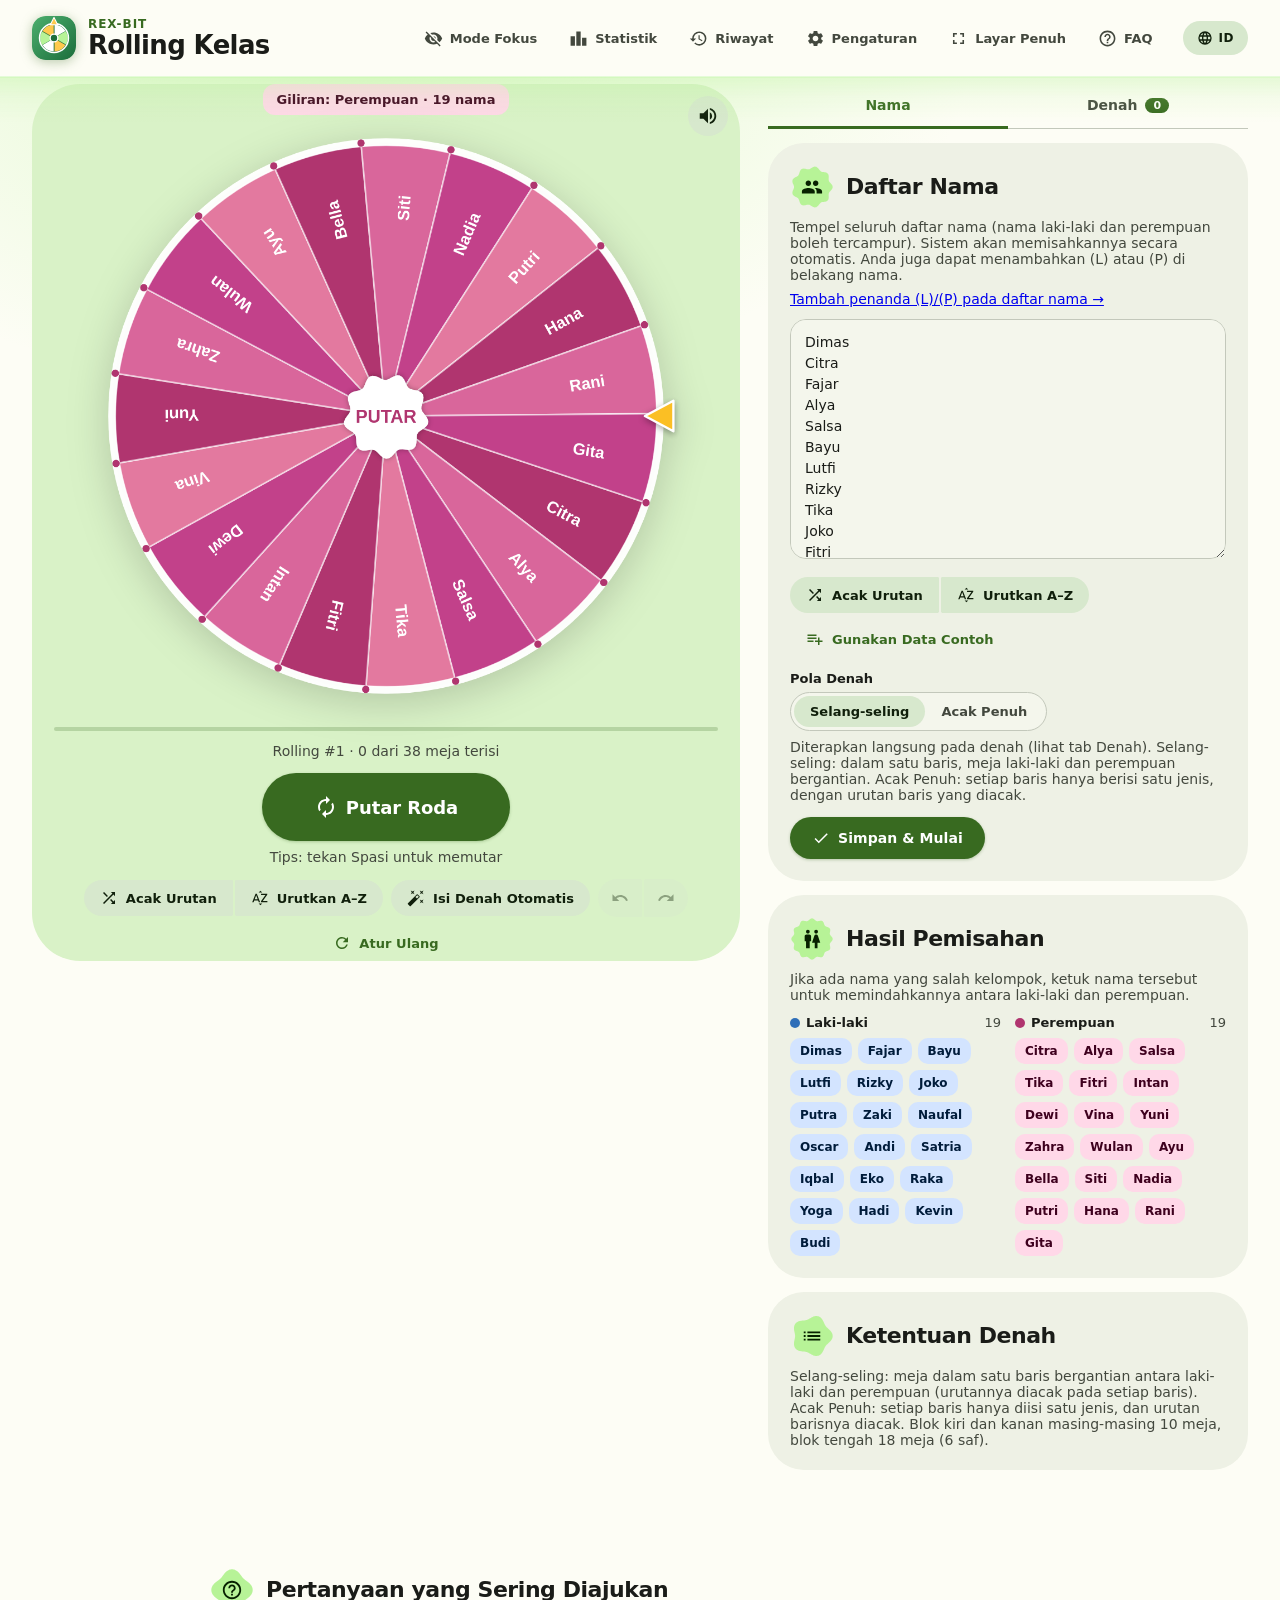
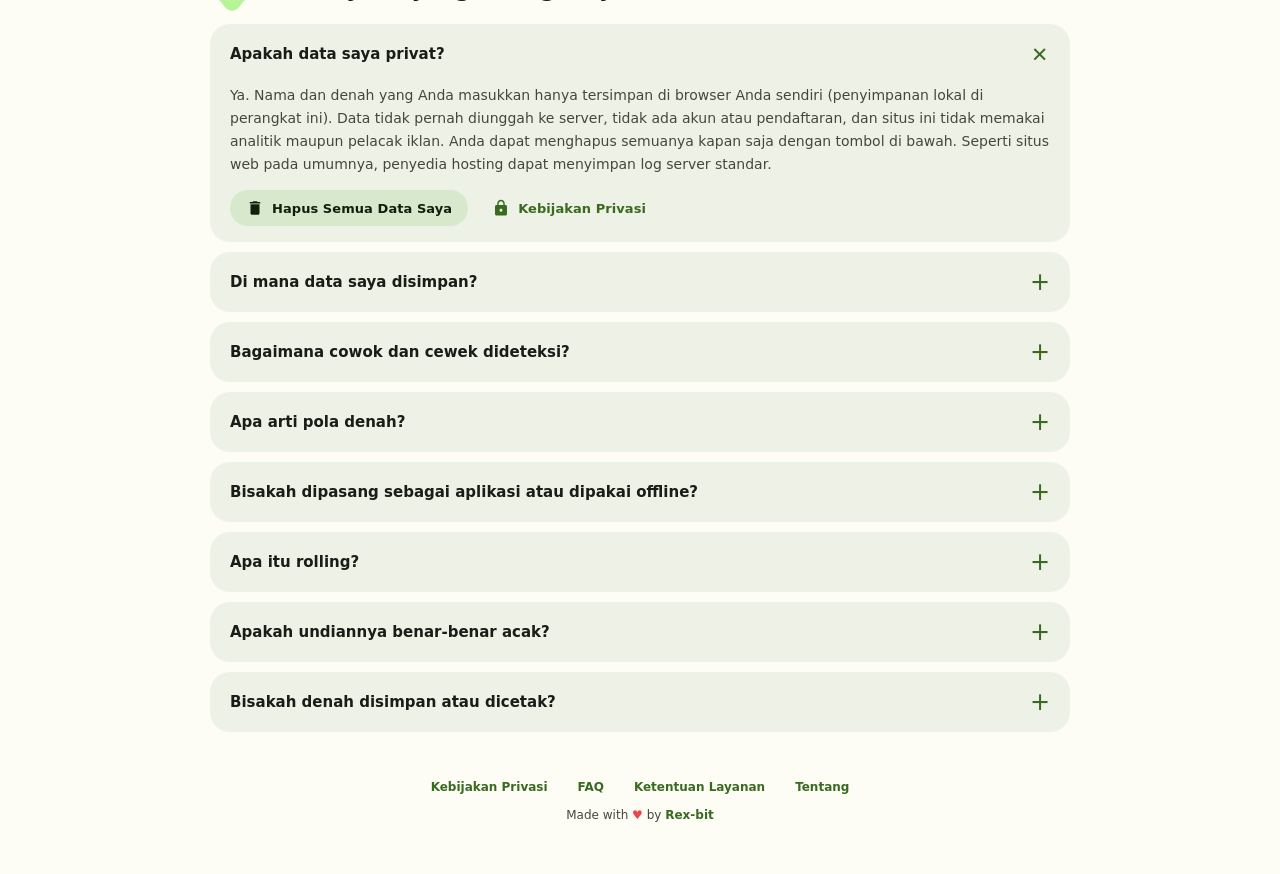
==== commit ba6215f2: "Fix wavy progress: seamless wave tile, round end dot outside the mask Co-Authored-By: Claude Sonnet " ====
--- a/index.html
+++ b/index.html
@@ -907,7 +907,7 @@
   if(!people.length){st.className='chip';st.textContent=t('stEmpty')}
   else if(fin){st.className='chip ok';st.textContent=t('stDone')}
   else{st.className='chip '+(g==='M'?'m':'f');st.textContent=t('mode',{g:t(g==='M'?'boys':'girls'),n:list.length})}
-  $('bar').style.width=(done/TOTAL*100)+'%';
+  $('bar').style.width=(done/TOTAL*100)+'%';$('bar').parentNode.style.setProperty('--pw',(done/TOTAL*100)+'%');$('bar').parentNode.classList.toggle('z',!done);
   $('prog').textContent=t('prog',{r:round,d:done,t:TOTAL});
   const b=$('badge');b.textContent=done;b.classList.toggle('show',done>0);$('pbadge').textContent=done;
   $('spin').lastElementChild.textContent=fin?t('nextR'):t('spin');
--- a/assets/expressive.css
+++ b/assets/expressive.css
@@ -75,8 +75,6 @@
 .progress i{position:absolute;left:0;top:0;height:16px;border-radius:0;background:var(--primary);
   -webkit-mask:var(--wave) 0 center/24px 16px repeat-x;mask:var(--wave) 0 center/24px 16px repeat-x;animation:wave 1.2s linear infinite;transition:width .6s var(--spring-soft)}
 @keyframes wave{to{-webkit-mask-position:24px center;mask-position:24px center}}
-.progress i::after{content:'';position:absolute;right:-3px;top:50%;width:6px;height:6px;margin-top:-3px;border-radius:50%;background:var(--primary)}
-.progress i[style*="width: 0%"]::after,.progress i[style*="width:0%"]::after{display:none}
 @media(prefers-reduced-motion:reduce){.progress i{animation:none}}
 /* connected button groups: inner corners small, outer corners round; pressed = fully round */
 .grp{display:inline-flex;gap:2px}
@@ -91,4 +89,7 @@
 .btn.big svg{width:24px;height:24px}
 .btn.fill{box-shadow:0 1px 3px color-mix(in srgb,var(--primary) 30%,transparent)}
 .logo{border-radius:14px}
-:root{--wave:url("data:image/svg+xml,%3Csvg xmlns='http://www.w3.org/2000/svg' viewBox='0 0 24 16' width='24' height='16'%3E%3Cpath d='M0 8 Q6 1 12 8 T24 8' fill='none' stroke='black' stroke-width='4' stroke-linecap='round'/%3E%3C/svg%3E")}
+:root{--wave:url("data:image/svg+xml,%3Csvg xmlns='http://www.w3.org/2000/svg' viewBox='0 0 24 16' width='24' height='16'%3E%3Cpath d='M0 8 Q6 1.5 12 8 T24 8' fill='none' stroke='black' stroke-width='4' stroke-linecap='butt'/%3E%3C/svg%3E")}
+
+.progress::after{content:'';position:absolute;top:50%;left:calc(var(--pw,0%) - 3px);width:8px;height:8px;margin-top:-4px;border-radius:50%;background:var(--primary);transition:left .6s var(--spring-soft)}
+.progress.z::after{display:none}
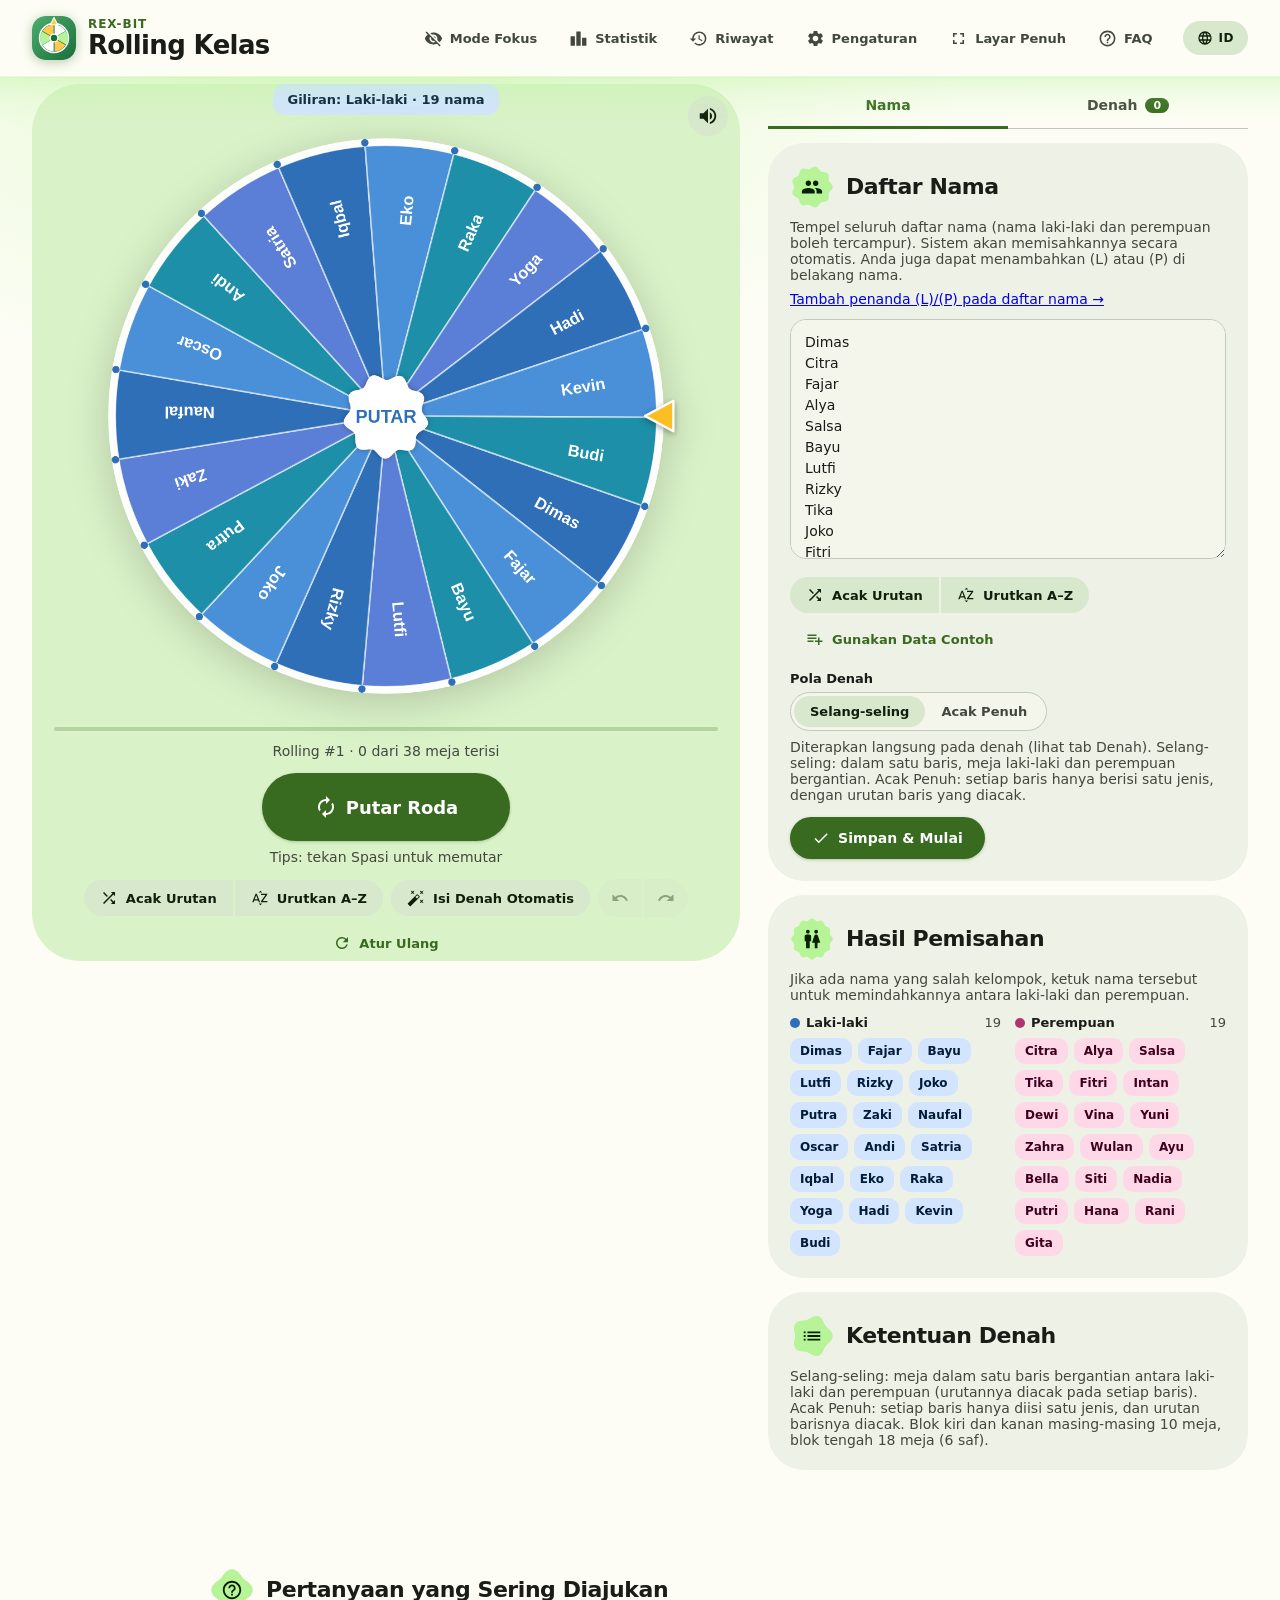
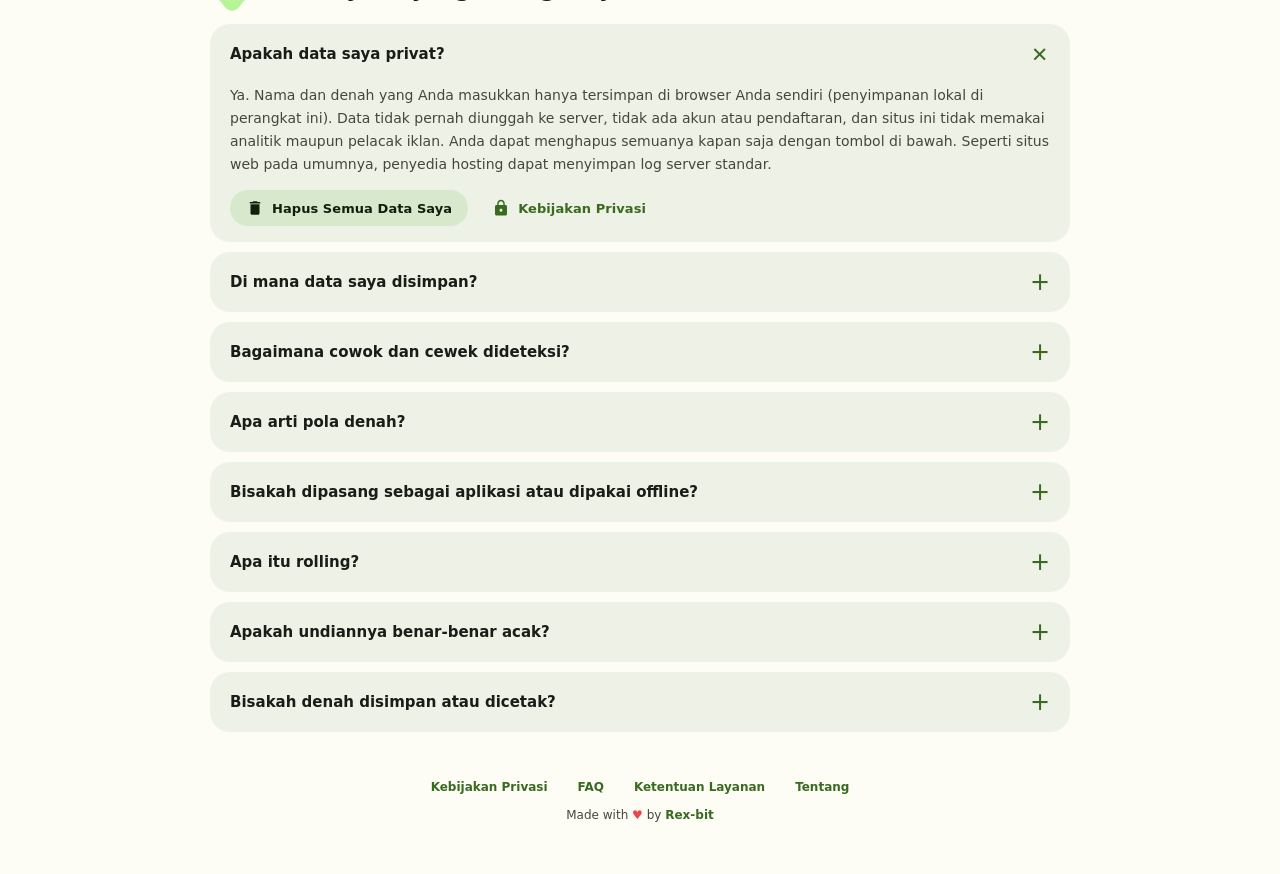
==== commit 4216d75f: "Wavy progress: continuous SVG wave (no seams) Co-Authored-By: Claude Sonnet 5.5 <noreply@anthropic.c" ====
--- a/index.html
+++ b/index.html
@@ -554,6 +554,9 @@
 let side=0,round=1,history=[],viewRound=null,doneNotified=false,pendingFin=false;
 const $=id=>document.getElementById(id);
 const canvas=$('wheel'),ctx=canvas.getContext('2d');
+(function(){const NS='http://www.w3.org/2000/svg',v=document.createElementNS(NS,'svg'),pa=document.createElementNS(NS,'path');
+  let d='M0 8 Q6 1.5 12 8';for(let x=24;x<=1440;x+=12)d+=' T'+x+' 8';
+  v.setAttribute('viewBox','0 0 1440 16');v.setAttribute('aria-hidden','true');pa.setAttribute('d',d);v.appendChild(pa);$('bar').appendChild(v)})();
 
 /* ---------- gender detection ---------- */
 const FEM=new Set(('siti dewi ayu nadia putri rani salsa tika vina wulan yuni zahra citra bella fitri gita hana intan alya sri ani ana anisa aisyah aisha amelia anindya annisa aulia azzahra bunga cantika clara dina dinda elsa endang erna fani fara farah fatimah feby gina hani hesti indah indri irma jasmine juwita kartika keisha kirana laila lia lina lisa lestari maya melati mega mawar mira nabila nadya naila nia nina nurul novi nova olivia permata puspita rahma rara regina rina rosa safira sari sekar shinta sinta sofia sophia syifa tiara ulfa umi vera widya winda yanti yulia zalfa alika aurel ayunda balqis callista dhea echa ega fira hanifah kayla keysha khansa laras marsya nabilah nayla rahayu raisa safitri sabrina talitha thalia tuti titin wati lilis ratna rahmawati khadijah mutiara natasya amanda angel angelina anggun ariani cahya cindy devi diah desi eva evi fina febi friska hesty jessica jihan karina kezia lusi mei michelle monica selvi shafa tasya vanya vivi yasmin zara zulfa nabilla salma salwa alifa aqila bilqis chelsea dara fadia gladys hafsah ilma kamila lutfiah maharani nafisa qonita rafifah syakira tania vania wafa zulaikha').split(' '));
--- a/assets/expressive.css
+++ b/assets/expressive.css
@@ -71,11 +71,8 @@
 .chip.ok,.chip{font-weight:700}
 /* wavy progress indicator (M3E signature) */
 .progress{height:16px;background:none;border-radius:0;position:relative;overflow:visible;margin:10px 22px 6px}
-.progress::before{content:'';position:absolute;left:0;right:0;top:50%;height:4px;margin-top:-2px;border-radius:4px;background:color-mix(in srgb,var(--primary) 22%,transparent)}
-.progress i{position:absolute;left:0;top:0;height:16px;border-radius:0;background:var(--primary);
-  -webkit-mask:var(--wave) 0 center/24px 16px repeat-x;mask:var(--wave) 0 center/24px 16px repeat-x;animation:wave 1.2s linear infinite;transition:width .6s var(--spring-soft)}
-@keyframes wave{to{-webkit-mask-position:24px center;mask-position:24px center}}
-@media(prefers-reduced-motion:reduce){.progress i{animation:none}}
+.progress::before{content:'';position:absolute;left:var(--pw,0%);right:0;transition:left .6s var(--spring-soft);top:50%;height:4px;margin-top:-2px;border-radius:4px;background:color-mix(in srgb,var(--primary) 22%,transparent)}
+@media(prefers-reduced-motion:reduce){.progress i svg{animation:none!important}}
 /* connected button groups: inner corners small, outer corners round; pressed = fully round */
 .grp{display:inline-flex;gap:2px}
 .grp .btn{border-radius:8px}
@@ -93,3 +90,8 @@
 
 .progress::after{content:'';position:absolute;top:50%;left:calc(var(--pw,0%) - 3px);width:8px;height:8px;margin-top:-4px;border-radius:50%;background:var(--primary);transition:left .6s var(--spring-soft)}
 .progress.z::after{display:none}
+
+.progress i{position:absolute;left:0;top:0;height:16px;border-radius:0;background:none;overflow:hidden;transition:width .6s var(--spring-soft)}
+.progress i svg{position:absolute;left:0;top:0;width:1440px;height:16px;animation:wv 1.2s linear infinite}
+.progress i path{fill:none;stroke:var(--primary);stroke-width:4;stroke-linecap:round}
+@keyframes wv{to{transform:translateX(-24px)}}
